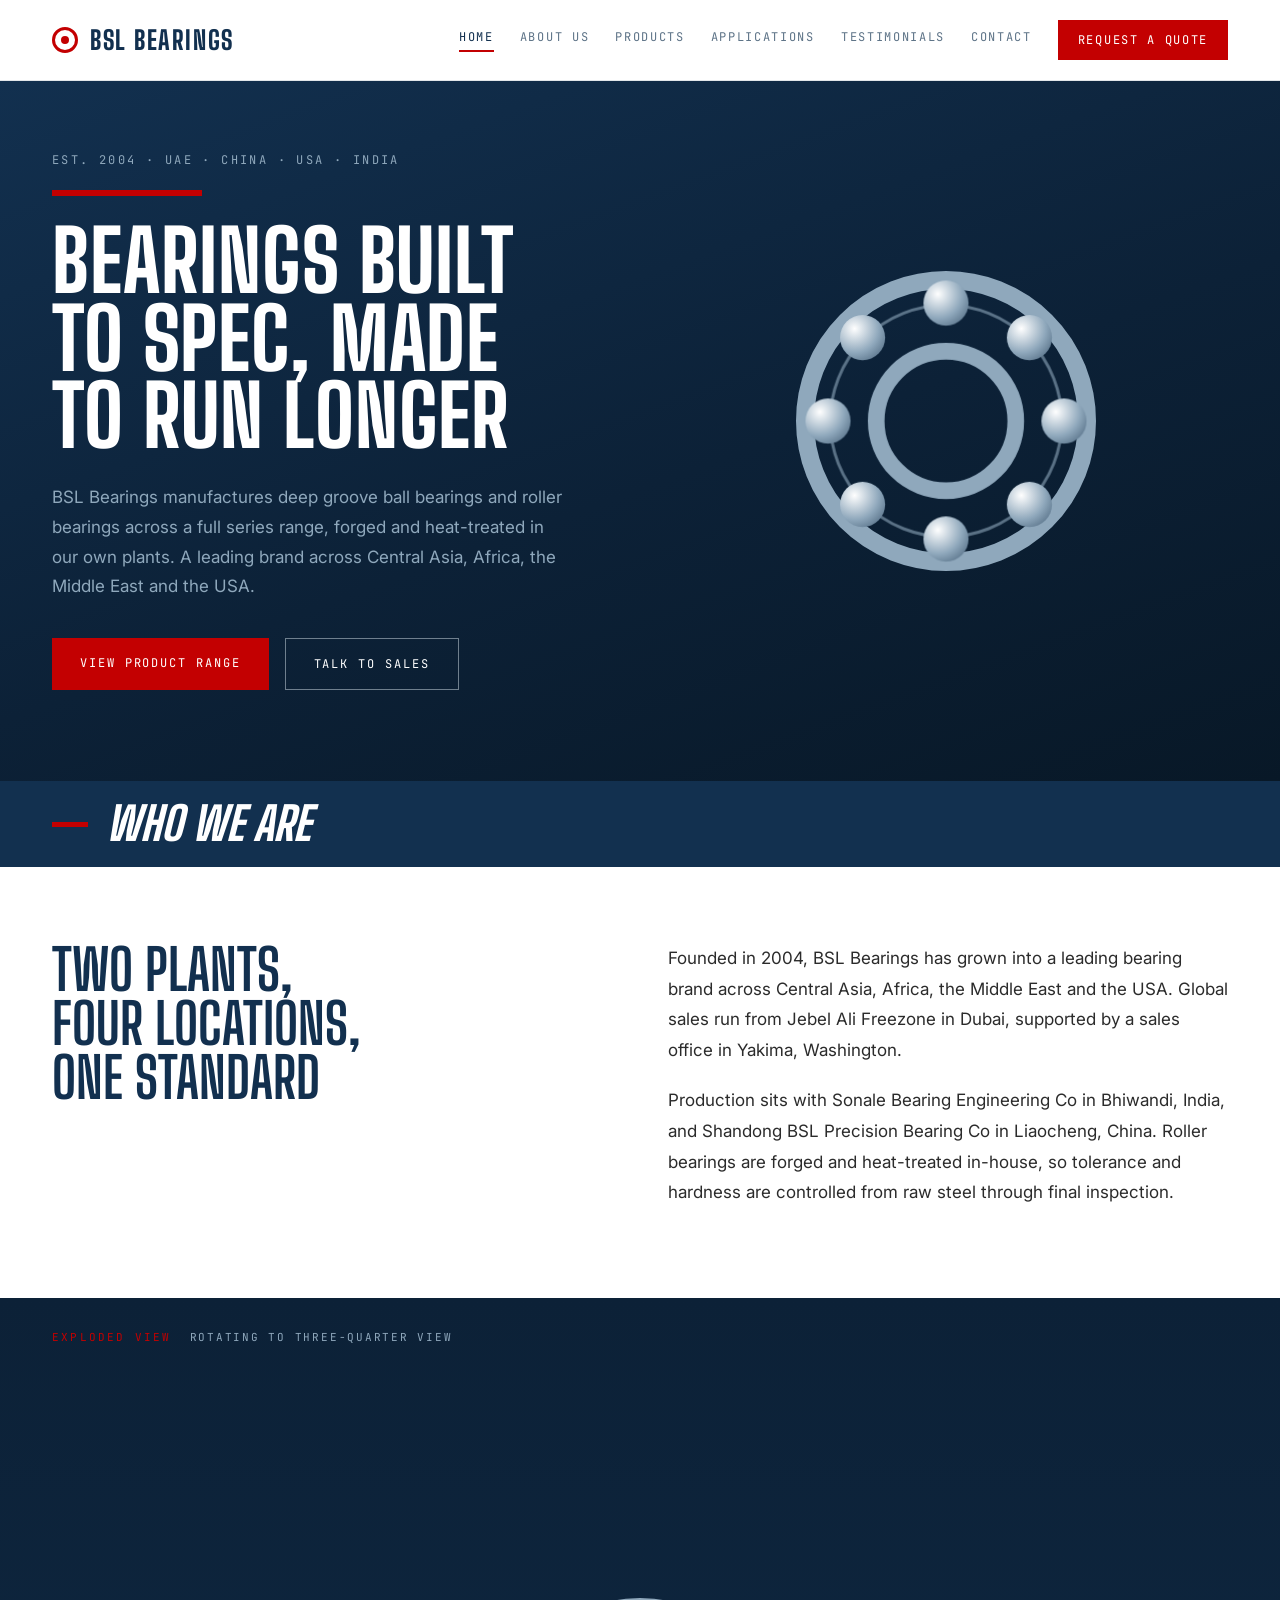
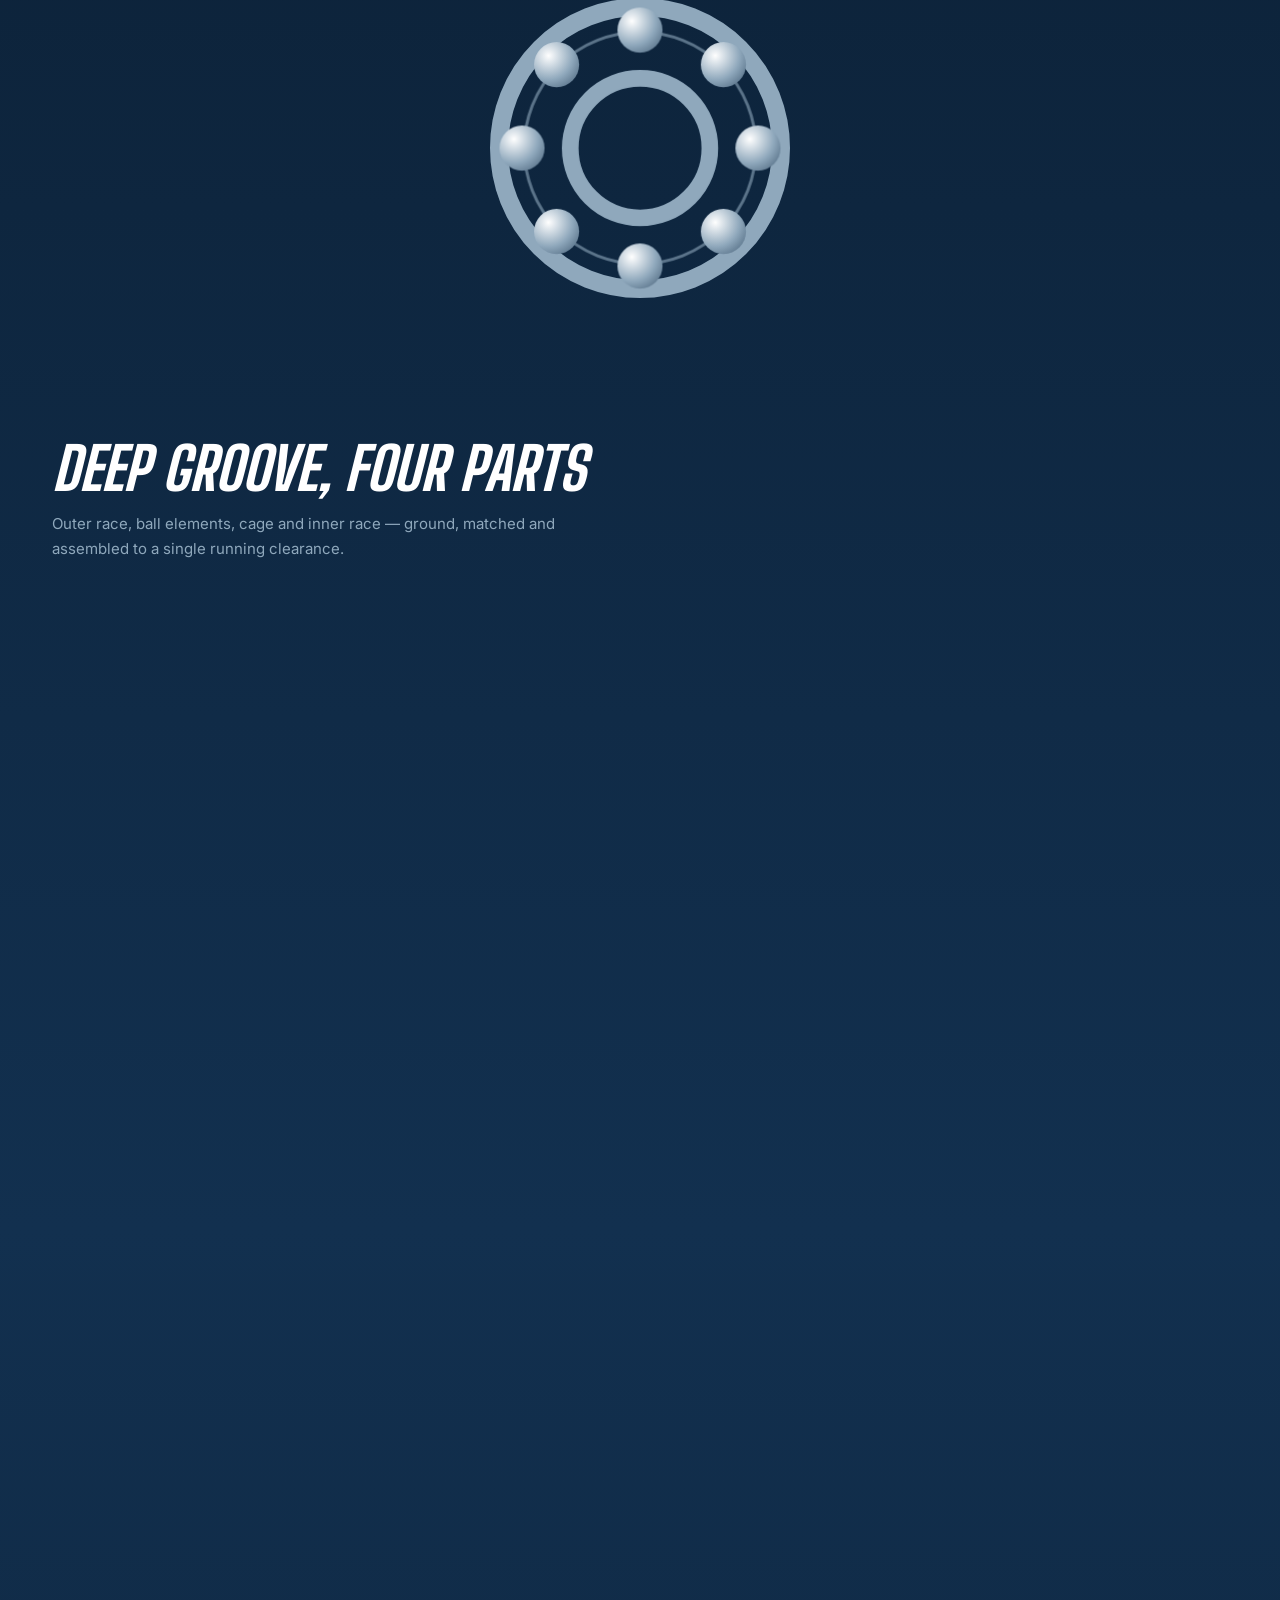
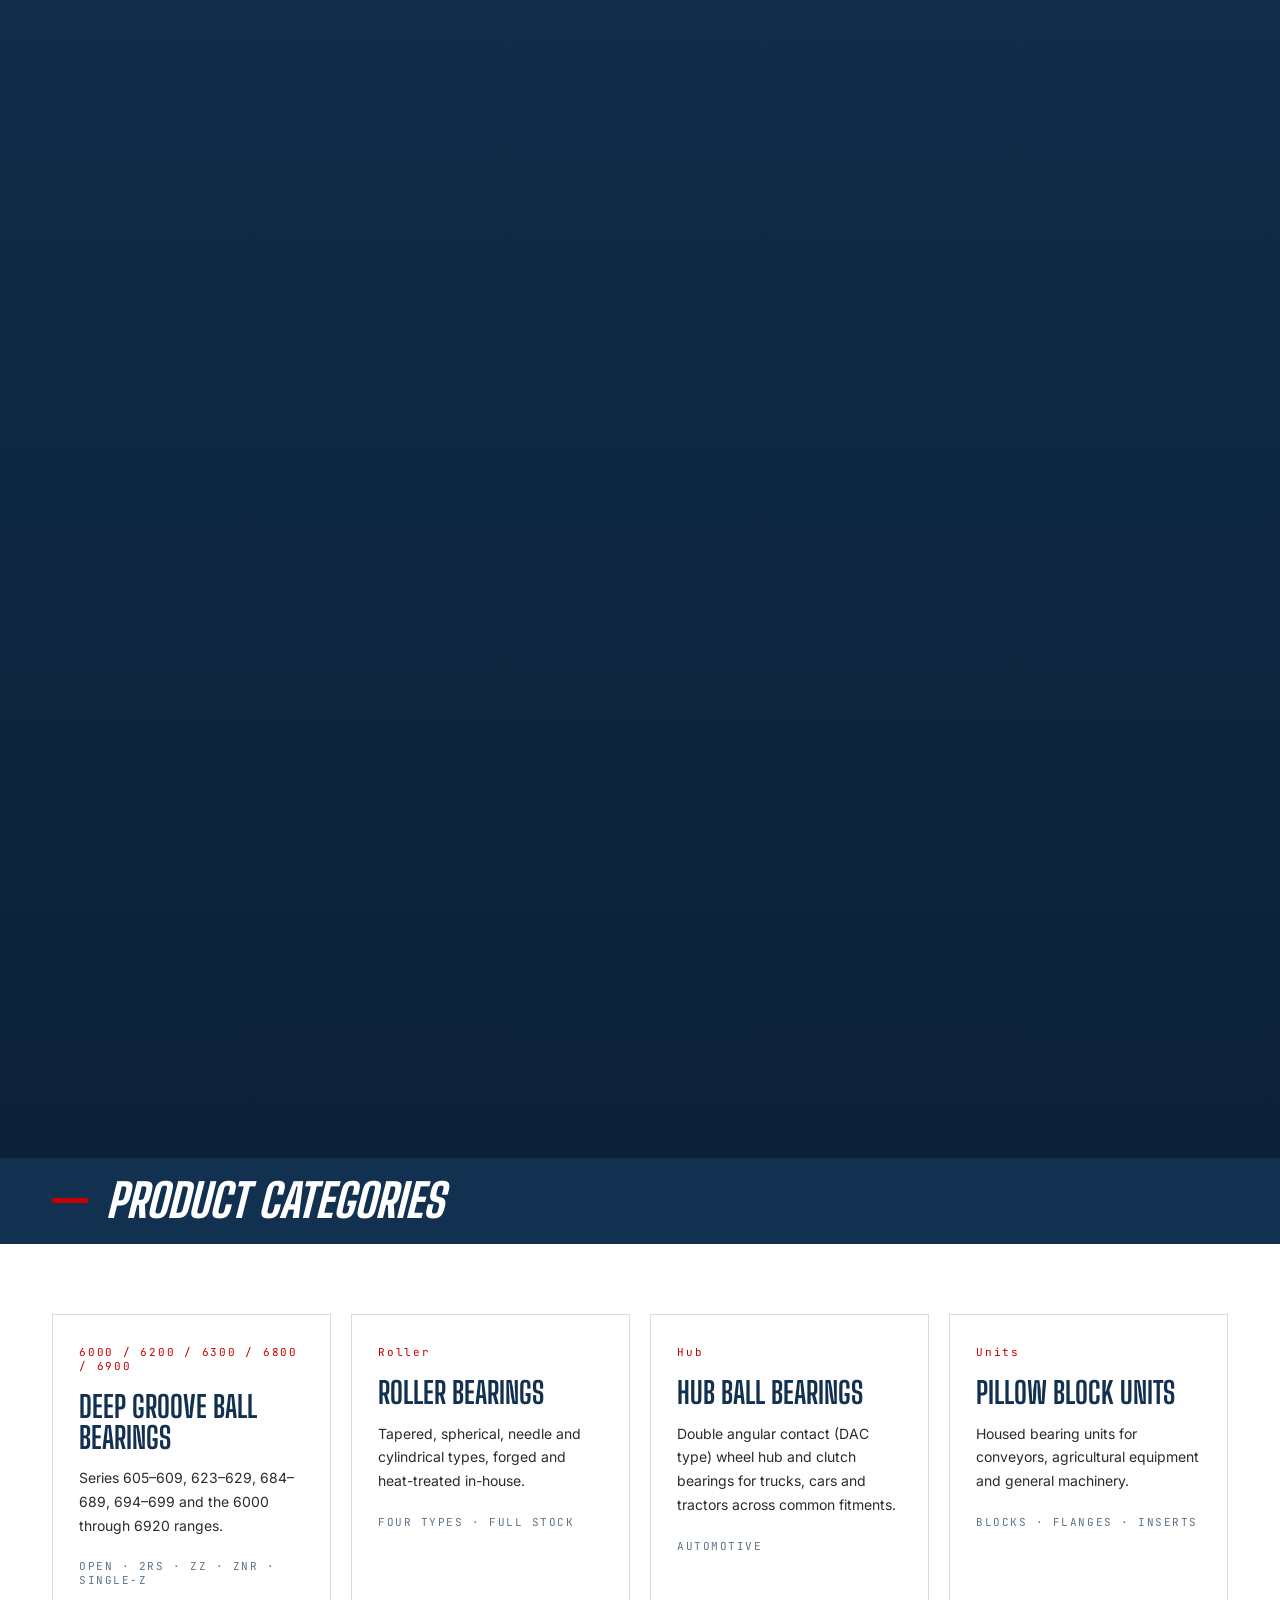
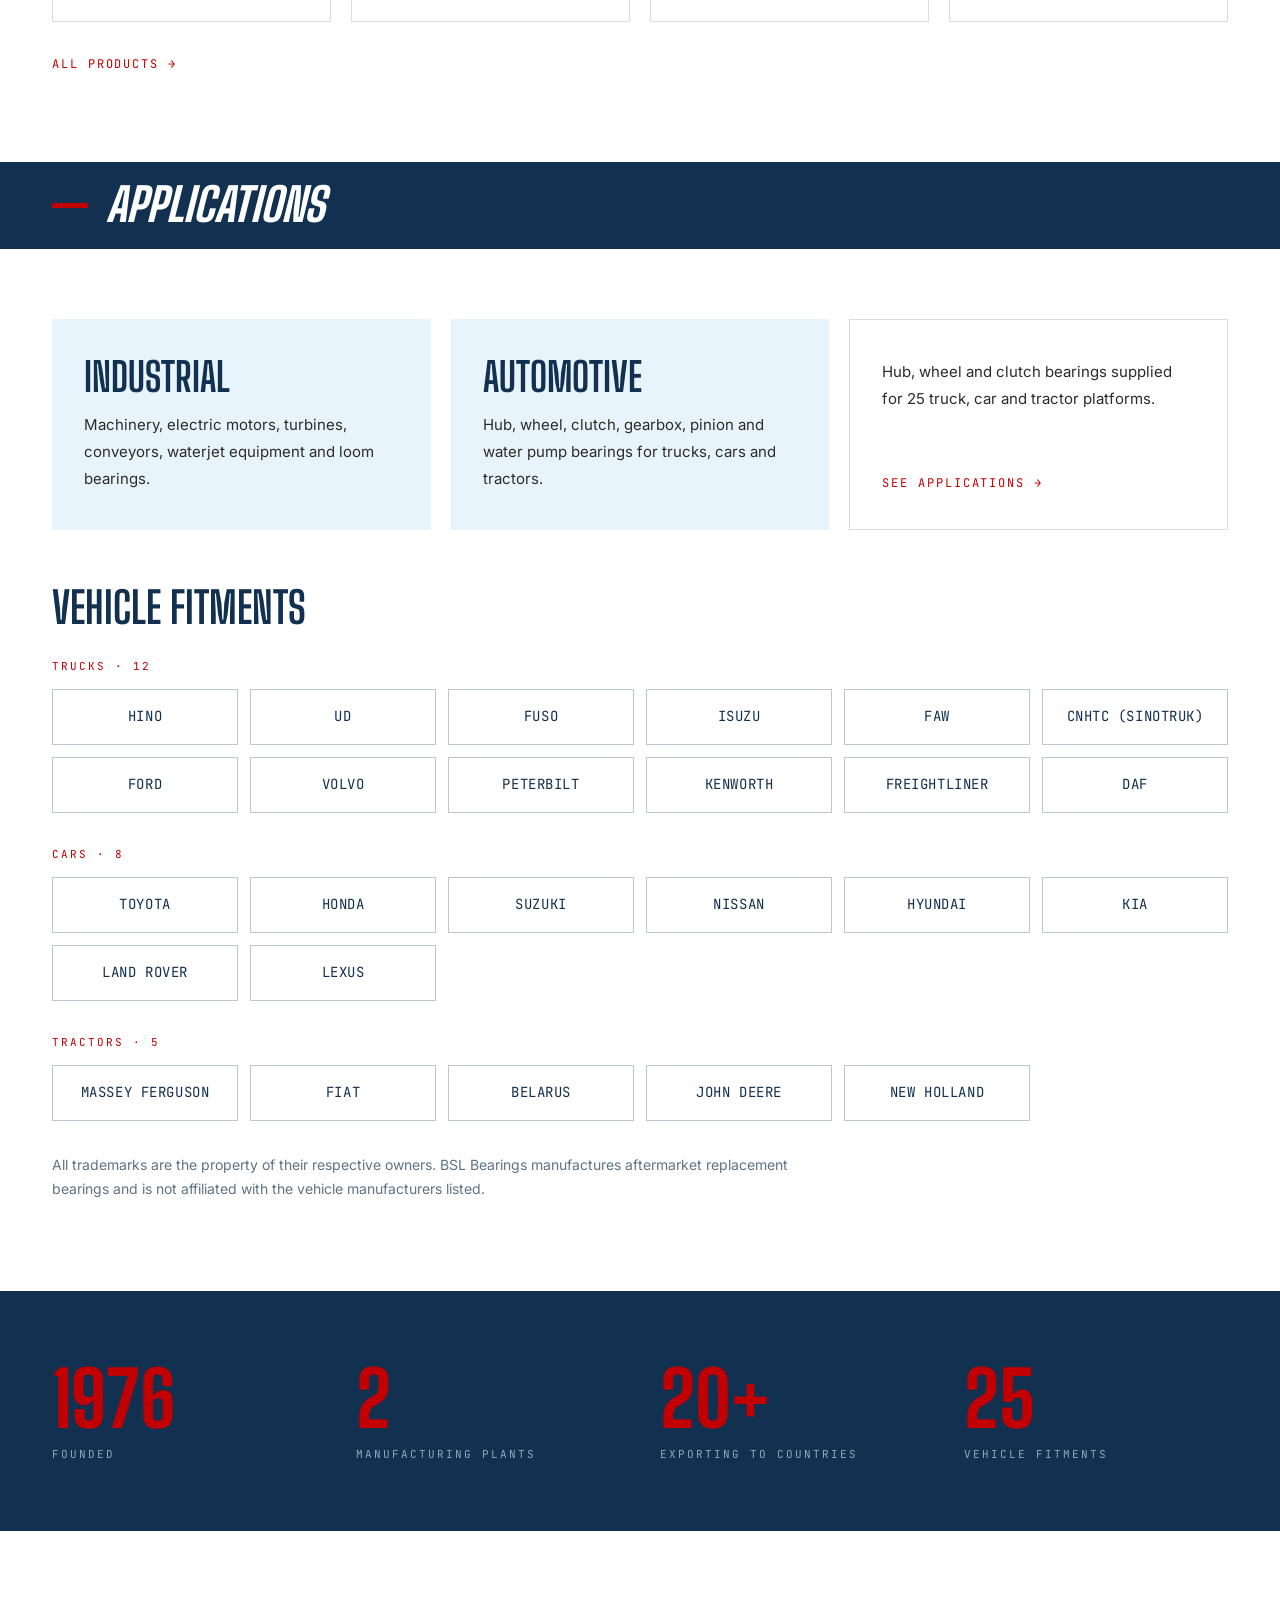
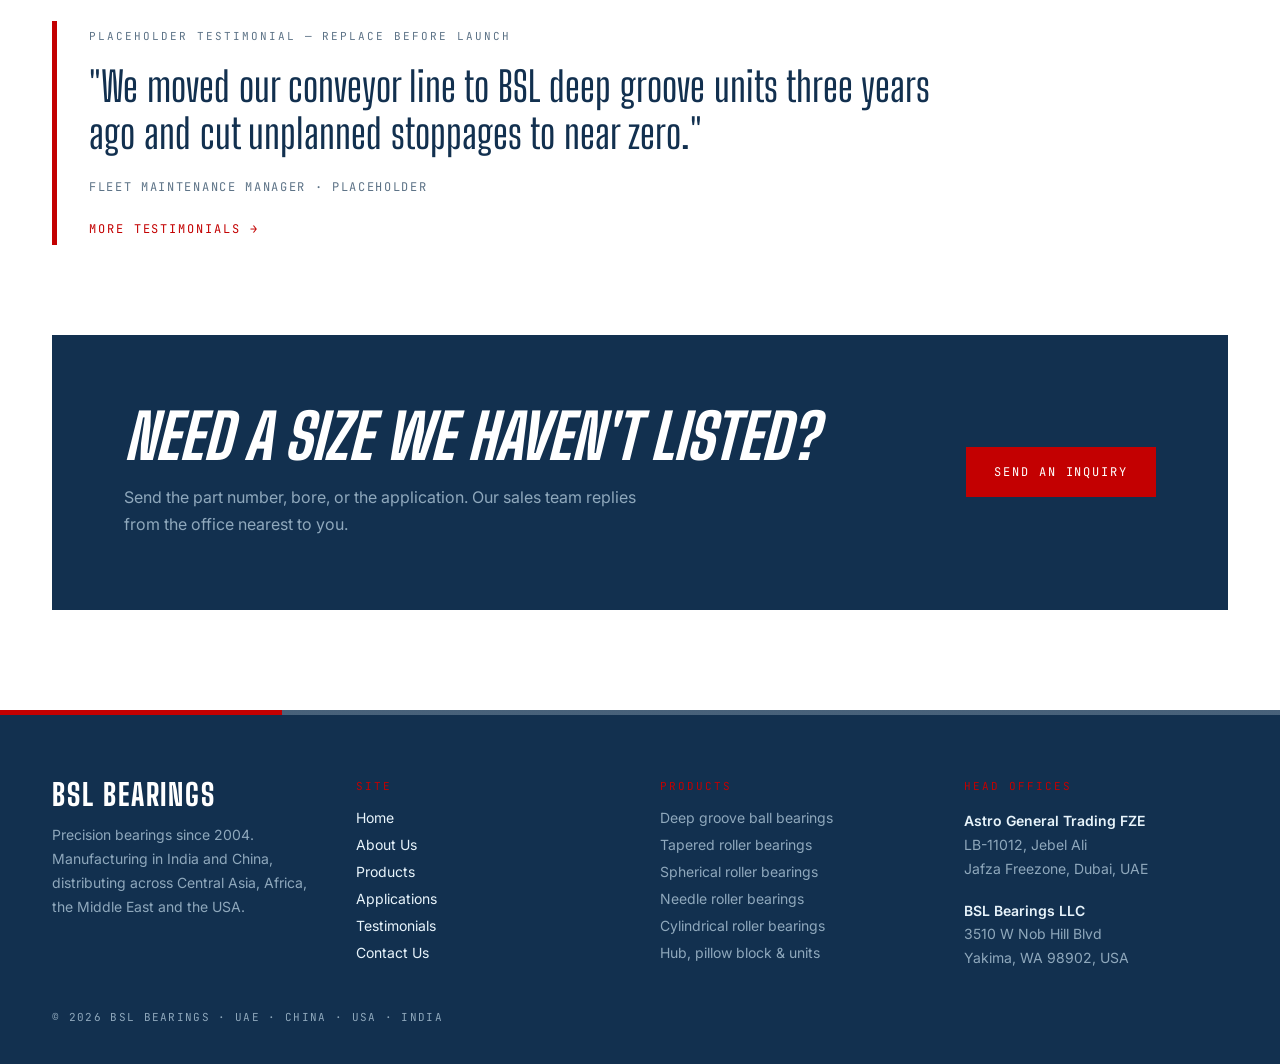
==== index.html @ 7bdb5317 "Revision round 1: content, contact data, fitments and parts catalogue Global - Locations are stated " ====
<!DOCTYPE html>
<html lang="en">
<head>
<meta charset="utf-8">
<meta name="viewport" content="width=device-width, initial-scale=1">
<title>BSL Bearings — Bearings built to spec, made to run longer</title>
<meta name="description" content="BSL Bearings manufactures deep groove ball bearings and roller bearings across a full series range, forged and heat-treated in our own plants. A leading brand across Central Asia, Africa, the Middle East and the USA.">
<link rel="icon" href="favicon.svg" type="image/svg+xml">
<link rel="preconnect" href="https://fonts.gstatic.com" crossorigin>
<link href="https://fonts.googleapis.com/css2?family=Big+Shoulders+Display:wght@500;700;800&family=Inter:wght@400;500;600&family=JetBrains+Mono:wght@400;500&display=swap" rel="stylesheet">
<link rel="stylesheet" href="css/style.css">
</head>
<body>

<header data-nav="1" class="site-nav">
  <div data-nav-inner="1" class="site-nav-inner">
    <a href="index.html" class="brand">
      <span class="brand-dot"><span></span></span>
      <span class="brand-text">BSL BEARINGS</span>
    </a>
    <nav class="nav-links">
      <a href="index.html" class="nav-link is-active">Home</a>
      <a href="about.html" class="nav-link">About Us</a>
      <a href="products.html" class="nav-link">Products</a>
      <a href="applications.html" class="nav-link">Applications</a>
      <a href="testimonials.html" class="nav-link">Testimonials</a>
      <a href="contact.html" class="nav-link">Contact</a>
      <a href="contact.html" class="btn-quote">Request a quote</a>
    </nav>
  </div>
</header>

<main>

<section style="background:linear-gradient(160deg,#12304F 0%,#0c2137 55%,#081827 100%);color:#fff;overflow:hidden">
  <div style="max-width:1240px;margin:0 auto;padding:70px 32px 90px;display:grid;grid-template-columns:repeat(auto-fit,minmax(330px,1fr));gap:48px;align-items:center">
    <div>
      <div style="opacity:0;animation:bslup .7s cubic-bezier(.16,1,.3,1) .15s forwards;font-family:'JetBrains Mono',monospace;font-size:12px;letter-spacing:.2em;text-transform:uppercase;color:#8FA8BC">Est. 2004 · UAE · China · USA · India</div>
      <div style="opacity:0;animation:bslup .7s cubic-bezier(.16,1,.3,1) .25s forwards;width:150px;height:6px;background:#C30001;transform:skewX(-26deg);margin:22px 0 26px"></div>
      <h1 data-split="1" style="margin:0;font-family:'Big Shoulders Display',sans-serif;font-weight:800;font-size:clamp(50px,6.6vw,96px);line-height:.92;letter-spacing:.01em;text-transform:uppercase;color:#fff;max-width:13ch">Bearings built to spec, made to run longer</h1>
      <p style="opacity:0;animation:bslup .7s cubic-bezier(.16,1,.3,1) .55s forwards;margin:28px 0 0;max-width:520px;color:#8FA8BC;font-size:17px;line-height:1.75;text-wrap:pretty">BSL Bearings manufactures deep groove ball bearings and roller bearings across a full series range, forged and heat-treated in our own plants. A leading brand across Central Asia, Africa, the Middle East and the USA.</p>
      <div style="opacity:0;animation:bslup .7s cubic-bezier(.16,1,.3,1) .7s forwards;margin-top:36px;display:flex;gap:16px;flex-wrap:wrap">
        <a href="products.html" class="btn-primary">View product range</a>
        <a href="contact.html" class="btn-outline">Talk to sales</a>
      </div>
    </div>
    <div data-hero3d="1" style="position:relative;width:100%;height:clamp(340px,46vw,540px)"></div>
  </div>
</section>

<div data-reveal="bar" style="opacity:0;transform:scaleX(0);transform-origin:left center;transition:opacity .35s cubic-bezier(.16,1,.3,1),transform .7s cubic-bezier(.16,1,.3,1);background:#12304F;padding:20px 0;margin-top:0">
  <div style="max-width:1240px;margin:0 auto;padding:0 32px;display:flex;align-items:center;gap:18px">
    <span style="width:36px;height:5px;background:#C30001;flex:none"></span>
    <h2 data-bar-heading="1" style="opacity:0;transform:translateY(12px);transition:opacity .6s cubic-bezier(.16,1,.3,1),transform .6s cubic-bezier(.16,1,.3,1);margin:0;font-family:'Big Shoulders Display',sans-serif;font-style:italic;font-weight:800;font-size:clamp(28px,3.6vw,48px);line-height:1;text-transform:uppercase;color:#fff">Who we are</h2>
  </div>
</div>

<section style="max-width:1240px;margin:0 auto;padding:76px 32px 90px;display:grid;grid-template-columns:repeat(auto-fit,minmax(320px,1fr));gap:56px">
  <div data-reveal="up" style="opacity:0;transform:translateY(40px) scale(.97);transition:opacity .7s cubic-bezier(.16,1,.3,1),transform .7s cubic-bezier(.16,1,.3,1)">
    <h3 style="margin:0;font-family:'Big Shoulders Display',sans-serif;font-weight:700;font-size:clamp(34px,4.4vw,58px);line-height:.96;text-transform:uppercase;color:#12304F">Two plants,<br>four locations,<br>one standard</h3>
  </div>
  <div data-reveal="up" style="opacity:0;transform:translateY(40px) scale(.97);transition:opacity .7s cubic-bezier(.16,1,.3,1) .12s,transform .7s cubic-bezier(.16,1,.3,1) .12s;color:#2B2B2B;font-size:17px;line-height:1.8">
    <p style="margin:0 0 20px">Founded in 2004, BSL Bearings has grown into a leading bearing brand across Central Asia, Africa, the Middle East and the USA. Global sales run from Jebel Ali Freezone in Dubai, supported by a sales office in Yakima, Washington.</p>
    <p style="margin:0">Production sits with Sonale Bearing Engineering Co in Bhiwandi, India, and Shandong BSL Precision Bearing Co in Liaocheng, China. Roller bearings are forged and heat-treated in-house, so tolerance and hardness are controlled from raw steel through final inspection.</p>
  </div>
</section>

<section data-scrub3d="1" style="position:relative;height:340vh;background:linear-gradient(180deg,#0c2137 0%,#12304F 50%,#0c2137 100%)">
  <div style="position:sticky;top:0;height:100vh;overflow:hidden">
    <div style="position:absolute;top:32px;left:0;width:100%">
      <div style="max-width:1240px;margin:0 auto;padding:0 32px;display:flex;align-items:baseline;gap:18px;flex-wrap:wrap">
        <span style="font-family:'JetBrains Mono',monospace;font-size:11px;letter-spacing:.2em;text-transform:uppercase;color:#C30001">Exploded view</span>
        <span data-scrub-caption="1" style="font-family:'JetBrains Mono',monospace;font-size:11px;letter-spacing:.16em;text-transform:uppercase;color:#8FA8BC">Scroll to disassemble</span>
      </div>
    </div>
    <div data-scrub-canvas="1" style="position:absolute;inset:0"></div>
    <div style="position:absolute;bottom:36px;left:0;width:100%">
      <div style="max-width:1240px;margin:0 auto;padding:0 32px">
        <h2 style="margin:0;font-family:'Big Shoulders Display',sans-serif;font-style:italic;font-weight:800;font-size:clamp(30px,4.6vw,64px);line-height:1;text-transform:uppercase;color:#fff">Deep groove, four parts</h2>
        <p style="margin:12px 0 0;max-width:540px;color:#8FA8BC;font-size:15px;line-height:1.7">Outer race, ball elements, cage and inner race — ground, matched and assembled to a single running clearance.</p>
      </div>
    </div>
  </div>
</section>

<div data-reveal="bar" style="opacity:0;transform:scaleX(0);transform-origin:left center;transition:opacity .35s cubic-bezier(.16,1,.3,1),transform .7s cubic-bezier(.16,1,.3,1);background:#12304F;padding:20px 0">
  <div style="max-width:1240px;margin:0 auto;padding:0 32px;display:flex;align-items:center;gap:18px">
    <span style="width:36px;height:5px;background:#C30001;flex:none"></span>
    <h2 data-bar-heading="1" style="opacity:0;transform:translateY(12px);transition:opacity .6s cubic-bezier(.16,1,.3,1),transform .6s cubic-bezier(.16,1,.3,1);margin:0;font-family:'Big Shoulders Display',sans-serif;font-style:italic;font-weight:800;font-size:clamp(28px,3.6vw,48px);line-height:1;text-transform:uppercase;color:#fff">Product categories</h2>
  </div>
</div>

<section style="max-width:1240px;margin:0 auto;padding:70px 32px 90px">
  <div data-stagger="1" style="display:grid;grid-template-columns:repeat(auto-fit,minmax(260px,1fr));gap:20px">
    <div data-reveal="up" data-tilt="1" class="card-hover" style="opacity:0;transform:translateY(40px) scale(.97);position:relative;border:1px solid rgba(18,48,79,.16);background:#fff;padding:30px 26px 34px;overflow:hidden">
      <span data-specular="1" style="position:absolute;inset:0;opacity:0;transition:opacity .3s ease;pointer-events:none"></span>
      <div style="font-family:'JetBrains Mono',monospace;font-size:11px;letter-spacing:.16em;color:#C30001">6000 / 6200 / 6300 / 6800 / 6900</div>
      <div style="margin-top:18px;font-family:'Big Shoulders Display',sans-serif;font-weight:700;font-size:30px;line-height:1.02;text-transform:uppercase;color:#12304F">Deep groove ball bearings</div>
      <p style="margin:14px 0 0;color:#2B2B2B;font-size:14px;line-height:1.7">Series 605–609, 623–629, 684–689, 694–699 and the 6000 through 6920 ranges.</p>
      <div style="margin-top:22px;font-family:'JetBrains Mono',monospace;font-size:11px;letter-spacing:.14em;color:#5d7387;text-transform:uppercase">Open · 2RS · ZZ · ZNR · single-Z</div>
    </div>
    <div data-reveal="up" data-tilt="1" class="card-hover" style="opacity:0;transform:translateY(40px) scale(.97);position:relative;border:1px solid rgba(18,48,79,.16);background:#fff;padding:30px 26px 34px;overflow:hidden">
      <span data-specular="1" style="position:absolute;inset:0;opacity:0;transition:opacity .3s ease;pointer-events:none"></span>
      <div style="font-family:'JetBrains Mono',monospace;font-size:11px;letter-spacing:.16em;color:#C30001">Roller</div>
      <div style="margin-top:18px;font-family:'Big Shoulders Display',sans-serif;font-weight:700;font-size:30px;line-height:1.02;text-transform:uppercase;color:#12304F">Roller bearings</div>
      <p style="margin:14px 0 0;color:#2B2B2B;font-size:14px;line-height:1.7">Tapered, spherical, needle and cylindrical types, forged and heat-treated in-house.</p>
      <div style="margin-top:22px;font-family:'JetBrains Mono',monospace;font-size:11px;letter-spacing:.14em;color:#5d7387;text-transform:uppercase">Four types · full stock</div>
    </div>
    <div data-reveal="up" data-tilt="1" class="card-hover" style="opacity:0;transform:translateY(40px) scale(.97);position:relative;border:1px solid rgba(18,48,79,.16);background:#fff;padding:30px 26px 34px;overflow:hidden">
      <span data-specular="1" style="position:absolute;inset:0;opacity:0;transition:opacity .3s ease;pointer-events:none"></span>
      <div style="font-family:'JetBrains Mono',monospace;font-size:11px;letter-spacing:.16em;color:#C30001">Hub</div>
      <div style="margin-top:18px;font-family:'Big Shoulders Display',sans-serif;font-weight:700;font-size:30px;line-height:1.02;text-transform:uppercase;color:#12304F">Hub ball bearings</div>
      <p style="margin:14px 0 0;color:#2B2B2B;font-size:14px;line-height:1.7">Double angular contact (DAC type) wheel hub and clutch bearings for trucks, cars and tractors across common fitments.</p>
      <div style="margin-top:22px;font-family:'JetBrains Mono',monospace;font-size:11px;letter-spacing:.14em;color:#5d7387;text-transform:uppercase">Automotive</div>
    </div>
    <div data-reveal="up" data-tilt="1" class="card-hover" style="opacity:0;transform:translateY(40px) scale(.97);position:relative;border:1px solid rgba(18,48,79,.16);background:#fff;padding:30px 26px 34px;overflow:hidden">
      <span data-specular="1" style="position:absolute;inset:0;opacity:0;transition:opacity .3s ease;pointer-events:none"></span>
      <div style="font-family:'JetBrains Mono',monospace;font-size:11px;letter-spacing:.16em;color:#C30001">Units</div>
      <div style="margin-top:18px;font-family:'Big Shoulders Display',sans-serif;font-weight:700;font-size:30px;line-height:1.02;text-transform:uppercase;color:#12304F">Pillow block units</div>
      <p style="margin:14px 0 0;color:#2B2B2B;font-size:14px;line-height:1.7">Housed bearing units for conveyors, agricultural equipment and general machinery.</p>
      <div style="margin-top:22px;font-family:'JetBrains Mono',monospace;font-size:11px;letter-spacing:.14em;color:#5d7387;text-transform:uppercase">Blocks · flanges · inserts</div>
    </div>
  </div>
  <div style="margin-top:30px">
    <a href="products.html" class="text-link">All products →</a>
  </div>
</section>

<div data-reveal="bar" style="opacity:0;transform:scaleX(0);transform-origin:left center;transition:opacity .35s cubic-bezier(.16,1,.3,1),transform .7s cubic-bezier(.16,1,.3,1);background:#12304F;padding:20px 0">
  <div style="max-width:1240px;margin:0 auto;padding:0 32px;display:flex;align-items:center;gap:18px">
    <span style="width:36px;height:5px;background:#C30001;flex:none"></span>
    <h2 data-bar-heading="1" style="opacity:0;transform:translateY(12px);transition:opacity .6s cubic-bezier(.16,1,.3,1),transform .6s cubic-bezier(.16,1,.3,1);margin:0;font-family:'Big Shoulders Display',sans-serif;font-style:italic;font-weight:800;font-size:clamp(28px,3.6vw,48px);line-height:1;text-transform:uppercase;color:#fff">Applications</h2>
  </div>
</div>

<section style="max-width:1240px;margin:0 auto;padding:70px 32px 90px;overflow:hidden">
  <div style="display:grid;grid-template-columns:repeat(auto-fit,minmax(300px,1fr));gap:20px">
  <div data-reveal="left" style="opacity:0;transform:translateX(-70px);transition:opacity .7s cubic-bezier(.16,1,.3,1),transform .7s cubic-bezier(.16,1,.3,1);background:#E8F4FB;padding:38px 32px">
    <div style="font-family:'Big Shoulders Display',sans-serif;font-weight:700;font-size:40px;text-transform:uppercase;line-height:1;color:#12304F">Industrial</div>
    <p style="margin:14px 0 0;color:#2B2B2B;font-size:15px;line-height:1.8">Machinery, electric motors, turbines, conveyors, waterjet equipment and loom bearings.</p>
  </div>
  <div data-reveal="right" style="opacity:0;transform:translateX(70px);transition:opacity .7s cubic-bezier(.16,1,.3,1),transform .7s cubic-bezier(.16,1,.3,1);background:#E8F4FB;padding:38px 32px">
    <div style="font-family:'Big Shoulders Display',sans-serif;font-weight:700;font-size:40px;text-transform:uppercase;line-height:1;color:#12304F">Automotive</div>
    <p style="margin:14px 0 0;color:#2B2B2B;font-size:15px;line-height:1.8">Hub, wheel, clutch, gearbox, pinion and water pump bearings for trucks, cars and tractors.</p>
  </div>
  <div data-reveal="up" style="opacity:0;transform:translateY(40px) scale(.97);transition:opacity .7s cubic-bezier(.16,1,.3,1) .2s,transform .7s cubic-bezier(.16,1,.3,1) .2s;border:1px solid rgba(18,48,79,.16);padding:38px 32px;display:flex;flex-direction:column;justify-content:space-between">
    <p style="margin:0;color:#2B2B2B;font-size:15px;line-height:1.8">Hub, wheel and clutch bearings supplied for 25 truck, car and tractor platforms.</p>
    <a href="applications.html" class="text-link" style="margin-top:24px">See applications →</a>
  </div>
  </div>

  <div style="margin-top:56px">
    <h3 style="margin:0 0 30px;font-family:'Big Shoulders Display',sans-serif;font-weight:700;font-size:clamp(28px,3.4vw,44px);line-height:1;text-transform:uppercase;color:#12304F">Vehicle fitments</h3>
  <div class="fitment-group">
    <div class="fitment-label">Trucks · 12</div>
    <div class="fitment-grid" data-stagger="1">
      <div class="fitment-chip" data-reveal="pop" data-stagger-step="35" style="opacity:0;transform:scale(.6);transition:opacity .45s cubic-bezier(.34,1.56,.64,1),transform .6s cubic-bezier(.34,1.56,.64,1),border-color .3s ease,color .3s ease">Hino</div>
      <div class="fitment-chip" data-reveal="pop" data-stagger-step="35" style="opacity:0;transform:scale(.6);transition:opacity .45s cubic-bezier(.34,1.56,.64,1),transform .6s cubic-bezier(.34,1.56,.64,1),border-color .3s ease,color .3s ease">UD</div>
      <div class="fitment-chip" data-reveal="pop" data-stagger-step="35" style="opacity:0;transform:scale(.6);transition:opacity .45s cubic-bezier(.34,1.56,.64,1),transform .6s cubic-bezier(.34,1.56,.64,1),border-color .3s ease,color .3s ease">Fuso</div>
      <div class="fitment-chip" data-reveal="pop" data-stagger-step="35" style="opacity:0;transform:scale(.6);transition:opacity .45s cubic-bezier(.34,1.56,.64,1),transform .6s cubic-bezier(.34,1.56,.64,1),border-color .3s ease,color .3s ease">Isuzu</div>
      <div class="fitment-chip" data-reveal="pop" data-stagger-step="35" style="opacity:0;transform:scale(.6);transition:opacity .45s cubic-bezier(.34,1.56,.64,1),transform .6s cubic-bezier(.34,1.56,.64,1),border-color .3s ease,color .3s ease">FAW</div>
      <div class="fitment-chip" data-reveal="pop" data-stagger-step="35" style="opacity:0;transform:scale(.6);transition:opacity .45s cubic-bezier(.34,1.56,.64,1),transform .6s cubic-bezier(.34,1.56,.64,1),border-color .3s ease,color .3s ease">CNHTC (Sinotruk)</div>
      <div class="fitment-chip" data-reveal="pop" data-stagger-step="35" style="opacity:0;transform:scale(.6);transition:opacity .45s cubic-bezier(.34,1.56,.64,1),transform .6s cubic-bezier(.34,1.56,.64,1),border-color .3s ease,color .3s ease">Ford</div>
      <div class="fitment-chip" data-reveal="pop" data-stagger-step="35" style="opacity:0;transform:scale(.6);transition:opacity .45s cubic-bezier(.34,1.56,.64,1),transform .6s cubic-bezier(.34,1.56,.64,1),border-color .3s ease,color .3s ease">Volvo</div>
      <div class="fitment-chip" data-reveal="pop" data-stagger-step="35" style="opacity:0;transform:scale(.6);transition:opacity .45s cubic-bezier(.34,1.56,.64,1),transform .6s cubic-bezier(.34,1.56,.64,1),border-color .3s ease,color .3s ease">Peterbilt</div>
      <div class="fitment-chip" data-reveal="pop" data-stagger-step="35" style="opacity:0;transform:scale(.6);transition:opacity .45s cubic-bezier(.34,1.56,.64,1),transform .6s cubic-bezier(.34,1.56,.64,1),border-color .3s ease,color .3s ease">Kenworth</div>
      <div class="fitment-chip" data-reveal="pop" data-stagger-step="35" style="opacity:0;transform:scale(.6);transition:opacity .45s cubic-bezier(.34,1.56,.64,1),transform .6s cubic-bezier(.34,1.56,.64,1),border-color .3s ease,color .3s ease">Freightliner</div>
      <div class="fitment-chip" data-reveal="pop" data-stagger-step="35" style="opacity:0;transform:scale(.6);transition:opacity .45s cubic-bezier(.34,1.56,.64,1),transform .6s cubic-bezier(.34,1.56,.64,1),border-color .3s ease,color .3s ease">DAF</div>
    </div>
  </div>
  <div class="fitment-group">
    <div class="fitment-label">Cars · 8</div>
    <div class="fitment-grid" data-stagger="1">
      <div class="fitment-chip" data-reveal="pop" data-stagger-step="35" style="opacity:0;transform:scale(.6);transition:opacity .45s cubic-bezier(.34,1.56,.64,1),transform .6s cubic-bezier(.34,1.56,.64,1),border-color .3s ease,color .3s ease">Toyota</div>
      <div class="fitment-chip" data-reveal="pop" data-stagger-step="35" style="opacity:0;transform:scale(.6);transition:opacity .45s cubic-bezier(.34,1.56,.64,1),transform .6s cubic-bezier(.34,1.56,.64,1),border-color .3s ease,color .3s ease">Honda</div>
      <div class="fitment-chip" data-reveal="pop" data-stagger-step="35" style="opacity:0;transform:scale(.6);transition:opacity .45s cubic-bezier(.34,1.56,.64,1),transform .6s cubic-bezier(.34,1.56,.64,1),border-color .3s ease,color .3s ease">Suzuki</div>
      <div class="fitment-chip" data-reveal="pop" data-stagger-step="35" style="opacity:0;transform:scale(.6);transition:opacity .45s cubic-bezier(.34,1.56,.64,1),transform .6s cubic-bezier(.34,1.56,.64,1),border-color .3s ease,color .3s ease">Nissan</div>
      <div class="fitment-chip" data-reveal="pop" data-stagger-step="35" style="opacity:0;transform:scale(.6);transition:opacity .45s cubic-bezier(.34,1.56,.64,1),transform .6s cubic-bezier(.34,1.56,.64,1),border-color .3s ease,color .3s ease">Hyundai</div>
      <div class="fitment-chip" data-reveal="pop" data-stagger-step="35" style="opacity:0;transform:scale(.6);transition:opacity .45s cubic-bezier(.34,1.56,.64,1),transform .6s cubic-bezier(.34,1.56,.64,1),border-color .3s ease,color .3s ease">Kia</div>
      <div class="fitment-chip" data-reveal="pop" data-stagger-step="35" style="opacity:0;transform:scale(.6);transition:opacity .45s cubic-bezier(.34,1.56,.64,1),transform .6s cubic-bezier(.34,1.56,.64,1),border-color .3s ease,color .3s ease">Land Rover</div>
      <div class="fitment-chip" data-reveal="pop" data-stagger-step="35" style="opacity:0;transform:scale(.6);transition:opacity .45s cubic-bezier(.34,1.56,.64,1),transform .6s cubic-bezier(.34,1.56,.64,1),border-color .3s ease,color .3s ease">Lexus</div>
    </div>
  </div>
  <div class="fitment-group">
    <div class="fitment-label">Tractors · 5</div>
    <div class="fitment-grid" data-stagger="1">
      <div class="fitment-chip" data-reveal="pop" data-stagger-step="35" style="opacity:0;transform:scale(.6);transition:opacity .45s cubic-bezier(.34,1.56,.64,1),transform .6s cubic-bezier(.34,1.56,.64,1),border-color .3s ease,color .3s ease">Massey Ferguson</div>
      <div class="fitment-chip" data-reveal="pop" data-stagger-step="35" style="opacity:0;transform:scale(.6);transition:opacity .45s cubic-bezier(.34,1.56,.64,1),transform .6s cubic-bezier(.34,1.56,.64,1),border-color .3s ease,color .3s ease">Fiat</div>
      <div class="fitment-chip" data-reveal="pop" data-stagger-step="35" style="opacity:0;transform:scale(.6);transition:opacity .45s cubic-bezier(.34,1.56,.64,1),transform .6s cubic-bezier(.34,1.56,.64,1),border-color .3s ease,color .3s ease">Belarus</div>
      <div class="fitment-chip" data-reveal="pop" data-stagger-step="35" style="opacity:0;transform:scale(.6);transition:opacity .45s cubic-bezier(.34,1.56,.64,1),transform .6s cubic-bezier(.34,1.56,.64,1),border-color .3s ease,color .3s ease">John Deere</div>
      <div class="fitment-chip" data-reveal="pop" data-stagger-step="35" style="opacity:0;transform:scale(.6);transition:opacity .45s cubic-bezier(.34,1.56,.64,1),transform .6s cubic-bezier(.34,1.56,.64,1),border-color .3s ease,color .3s ease">New Holland</div>
    </div>
  </div>
  <p class="fitment-note">All trademarks are the property of their respective owners. BSL Bearings manufactures aftermarket replacement bearings and is not affiliated with the vehicle manufacturers listed.</p>
  </div>
</section>

<section style="background:#12304F">
  <div data-stagger="1" style="max-width:1240px;margin:0 auto;padding:70px 32px;display:grid;grid-template-columns:repeat(auto-fit,minmax(170px,1fr));gap:40px">
    <div data-reveal="up" style="opacity:0;transform:translateY(40px) scale(.97);transition:opacity .7s cubic-bezier(.16,1,.3,1),transform .7s cubic-bezier(.16,1,.3,1)">
      <div style="font-family:'Big Shoulders Display',sans-serif;font-weight:800;font-size:clamp(48px,6vw,76px);line-height:1;color:#C30001"><span data-count="2004">2004</span></div>
      <div style="margin-top:10px;font-family:'JetBrains Mono',monospace;font-size:11px;letter-spacing:.18em;text-transform:uppercase;color:#8FA8BC">Founded</div>
    </div>
    <div data-reveal="up" style="opacity:0;transform:translateY(40px) scale(.97);transition:opacity .7s cubic-bezier(.16,1,.3,1),transform .7s cubic-bezier(.16,1,.3,1)">
      <div style="font-family:'Big Shoulders Display',sans-serif;font-weight:800;font-size:clamp(48px,6vw,76px);line-height:1;color:#C30001"><span data-count="2">2</span></div>
      <div style="margin-top:10px;font-family:'JetBrains Mono',monospace;font-size:11px;letter-spacing:.18em;text-transform:uppercase;color:#8FA8BC">Manufacturing plants</div>
    </div>
    <div data-reveal="up" style="opacity:0;transform:translateY(40px) scale(.97);transition:opacity .7s cubic-bezier(.16,1,.3,1),transform .7s cubic-bezier(.16,1,.3,1)">
      <div style="font-family:'Big Shoulders Display',sans-serif;font-weight:800;font-size:clamp(48px,6vw,76px);line-height:1;color:#C30001"><span data-count="20">20</span><span aria-hidden="true">+</span></div>
      <div style="margin-top:10px;font-family:'JetBrains Mono',monospace;font-size:11px;letter-spacing:.18em;text-transform:uppercase;color:#8FA8BC">Exporting to countries</div>
    </div>
    <div data-reveal="up" style="opacity:0;transform:translateY(40px) scale(.97);transition:opacity .7s cubic-bezier(.16,1,.3,1),transform .7s cubic-bezier(.16,1,.3,1)">
      <div style="font-family:'Big Shoulders Display',sans-serif;font-weight:800;font-size:clamp(48px,6vw,76px);line-height:1;color:#C30001"><span data-count="25">25</span></div>
      <div style="margin-top:10px;font-family:'JetBrains Mono',monospace;font-size:11px;letter-spacing:.18em;text-transform:uppercase;color:#8FA8BC">Vehicle fitments</div>
    </div>
  </div>
</section>

<!-- TODO (LAUNCH BLOCKER): the quote below is written copy, not a real customer
     statement. Replace with an approved testimonial, with named attribution and
     written permission, before this site goes live. -->
<section style="max-width:1240px;margin:0 auto;padding:90px 32px">
  <div data-reveal="up" style="opacity:0;transform:translateY(40px) scale(.97);transition:opacity .7s cubic-bezier(.16,1,.3,1),transform .7s cubic-bezier(.16,1,.3,1);border-left:5px solid #C30001;padding:8px 0 8px 32px;max-width:880px">
    <div style="font-family:'JetBrains Mono',monospace;font-size:11px;letter-spacing:.18em;text-transform:uppercase;color:#5d7387">Placeholder testimonial — replace before launch</div>
    <p style="margin:20px 0 0;font-family:'Big Shoulders Display',sans-serif;font-weight:500;font-size:clamp(26px,3.2vw,44px);line-height:1.15;color:#12304F;text-wrap:pretty">"We moved our conveyor line to BSL deep groove units three years ago and cut unplanned stoppages to near zero."</p>
    <div style="margin-top:22px;font-family:'JetBrains Mono',monospace;font-size:12px;letter-spacing:.14em;text-transform:uppercase;color:#5d7387">Fleet Maintenance Manager · Placeholder</div>
    <a href="testimonials.html" class="text-link" style="display:inline-block;margin-top:26px">More testimonials →</a>
  </div>
</section>

<section style="max-width:1240px;margin:0 auto;padding:0 32px 100px">
  <div data-reveal="up" style="opacity:0;transform:translateY(40px) scale(.97);transition:opacity .7s cubic-bezier(.16,1,.3,1),transform .7s cubic-bezier(.16,1,.3,1);background:#12304F;padding:clamp(40px,6vw,72px);display:flex;justify-content:space-between;align-items:center;gap:32px;flex-wrap:wrap">
    <div>
      <h2 style="margin:0;font-family:'Big Shoulders Display',sans-serif;font-style:italic;font-weight:800;font-size:clamp(34px,5vw,62px);line-height:.95;text-transform:uppercase;color:#fff">Need a size we haven't listed?</h2>
      <p style="margin:18px 0 0;color:#8FA8BC;font-size:16px;line-height:1.7;max-width:520px">Send the part number, bore, or the application. Our sales team replies from the office nearest to you.</p>
    </div>
    <a href="contact.html" class="btn-primary">Send an inquiry</a>
  </div>
</section>

</main>

<footer class="site-footer">
  <div class="stripe"></div>
  <div class="footer-grid">
    <div>
      <div class="footer-brand">BSL BEARINGS</div>
      <p style="margin:14px 0 0;color:#8FA8BC;font-size:14px;line-height:1.7;max-width:260px">Precision bearings since 2004. Manufacturing in India and China, distributing across Central Asia, Africa, the Middle East and the USA.</p>
    </div>
    <div>
      <div class="footer-col-title">Site</div>
      <div class="footer-links">
        <a href="index.html" class="footer-link">Home</a>
        <a href="about.html" class="footer-link">About Us</a>
        <a href="products.html" class="footer-link">Products</a>
        <a href="applications.html" class="footer-link">Applications</a>
        <a href="testimonials.html" class="footer-link">Testimonials</a>
        <a href="contact.html" class="footer-link">Contact Us</a>
      </div>
    </div>
    <div>
      <div class="footer-col-title">Products</div>
      <div style="display:flex;flex-direction:column;gap:10px;color:#8FA8BC;font-size:14px">
        <span>Deep groove ball bearings</span>
        <span>Tapered roller bearings</span>
        <span>Spherical roller bearings</span>
        <span>Needle roller bearings</span>
        <span>Cylindrical roller bearings</span>
        <span>Hub, pillow block &amp; units</span>
      </div>
    </div>
    <div>
      <div class="footer-col-title">Head offices</div>
      <p style="margin:0;color:#8FA8BC;font-size:14px;line-height:1.7"><strong style="color:#E8F4FB;font-weight:600">Astro General Trading FZE</strong><br>LB-11012, Jebel Ali<br>Jafza Freezone, Dubai, UAE</p>
      <p style="margin:18px 0 0;color:#8FA8BC;font-size:14px;line-height:1.7"><strong style="color:#E8F4FB;font-weight:600">BSL Bearings LLC</strong><br>3510 W Nob Hill Blvd<br>Yakima, WA 98902, USA</p>
    </div>
  </div>
  <div class="footer-bottom">
    <span>© 2026 BSL Bearings · UAE · China · USA · India</span>
  </div>
</footer>

<script type="module" src="js/site.js"></script>
</body>
</html>
---- css/style.css ----
* { box-sizing: border-box; }
html { scroll-behavior: smooth; }
body {
  margin: 0;
  background: #fff;
  color: #2B2B2B;
  font-family: Inter, system-ui, sans-serif;
  -webkit-font-smoothing: antialiased;
}
a { color: #C30001; text-decoration: none; }
a:hover { color: #920001; }
input, select, textarea { font-family: Inter, system-ui, sans-serif; }
img, svg { max-width: 100%; }

@keyframes bslup { from { opacity: 0; transform: translateY(24px); } to { opacity: 1; transform: none; } }
@keyframes bslspin3d { to { transform: rotateY(360deg); } }
@media (prefers-reduced-motion: reduce) { * { animation: none !important; } }

/* ---------- nav ---------- */
.site-nav {
  position: sticky; top: 0; z-index: 60;
  background: rgba(255,255,255,.94);
  backdrop-filter: blur(12px);
  border-bottom: 1px solid rgba(18,48,79,.12);
  transition: box-shadow .35s ease;
}
.site-nav-inner {
  max-width: 1240px; margin: 0 auto; padding: 20px 32px;
  display: flex; align-items: center; justify-content: space-between;
  gap: 24px; flex-wrap: wrap;
  transition: padding .35s cubic-bezier(.16,1,.3,1);
}
.brand { display: flex; align-items: center; gap: 12px; text-decoration: none; }
.brand-dot {
  width: 26px; height: 26px; border: 3px solid #C30001; border-radius: 50%;
  display: flex; align-items: center; justify-content: center;
}
.brand-dot span { width: 8px; height: 8px; background: #C30001; border-radius: 50%; display: block; }
.brand-text {
  font-family: 'Big Shoulders Display', sans-serif; font-weight: 800; font-size: 26px;
  letter-spacing: .06em; color: #12304F; line-height: 1;
}
.nav-links { display: flex; align-items: center; gap: 26px; flex-wrap: wrap; }
.nav-link {
  font-family: 'JetBrains Mono', monospace; font-size: 12px; letter-spacing: .14em;
  text-transform: uppercase; text-decoration: none; padding-bottom: 5px;
  border-bottom: 2px solid transparent; color: #5d7387; transition: color .25s ease;
}
.nav-link:hover { color: #C30001; }
.nav-link.is-active { color: #12304F; border-bottom-color: #C30001; }
.btn-quote {
  font-family: 'JetBrains Mono', monospace; font-size: 12px; letter-spacing: .14em;
  text-transform: uppercase; text-decoration: none; color: #fff; background: #C30001;
  padding: 12px 20px; transition: background-color .3s ease, color .3s ease; display: inline-block;
}
.btn-quote:hover { background: #12304F; color: #fff; }

/* ---------- buttons ---------- */
.btn-primary {
  font-family: 'JetBrains Mono', monospace; font-size: 12px; letter-spacing: .16em;
  text-transform: uppercase; color: #fff; background: #C30001; padding: 17px 28px;
  transition: background-color .3s ease, color .3s ease; display: inline-block;
}
.btn-primary:hover { background: #fff; color: #12304F; }
.btn-outline {
  font-family: 'JetBrains Mono', monospace; font-size: 12px; letter-spacing: .16em;
  text-transform: uppercase; color: #fff; border: 1px solid rgba(232,244,251,.45);
  padding: 17px 28px; transition: border-color .3s ease, color .3s ease; display: inline-block;
}
.btn-outline:hover { border-color: #C30001; color: #C30001; }
.text-link {
  font-family: 'JetBrains Mono', monospace; font-size: 12px; letter-spacing: .16em; text-transform: uppercase;
}

/* ---------- footer ---------- */
.site-footer { background: #12304F; color: #E8F4FB; }
.site-footer .stripe { height: 5px; background: linear-gradient(90deg, #C30001 0 22%, rgba(232,244,251,.25) 22% 100%); }
.footer-grid {
  max-width: 1240px; margin: 0 auto; padding: 64px 32px 40px;
  display: grid; grid-template-columns: repeat(auto-fit, minmax(200px,1fr)); gap: 40px;
}
.footer-brand { font-family: 'Big Shoulders Display', sans-serif; font-weight: 800; font-size: 30px; letter-spacing: .06em; color: #fff; line-height: 1; }
.footer-col-title {
  font-family: 'JetBrains Mono', monospace; font-size: 11px; letter-spacing: .18em;
  text-transform: uppercase; color: #C30001; margin-bottom: 16px;
}
.footer-links { display: flex; flex-direction: column; gap: 10px; }
.footer-link { color: #E8F4FB; font-size: 14px; text-decoration: none; }
.footer-link:hover { color: #C30001; }
.footer-bottom {
  max-width: 1240px; margin: 0 auto; padding: 0 32px 40px;
  display: flex; justify-content: space-between; gap: 20px; flex-wrap: wrap;
  font-family: 'JetBrains Mono', monospace; font-size: 11px; letter-spacing: .12em;
  text-transform: uppercase; color: #8FA8BC;
}

/* ---------- hover-enabled cards ---------- */
.card-hover { transition: opacity .7s cubic-bezier(.16,1,.3,1), transform .7s cubic-bezier(.16,1,.3,1), border-color .35s ease; }
.card-hover:hover { border-color: #C30001; }
.auto-card:hover { background: #0c2137; }
.table-row:hover { background-color: #E8F4FB; }
.pill:hover { border-color: #C30001; color: #C30001; }
.field:focus { border-color: #C30001; outline: none; }

/* ---------- section bar heading ---------- */
.section-bar { background: #12304F; padding: 20px 0; }
.section-bar-inner { max-width: 1240px; margin: 0 auto; padding: 0 32px; display: flex; align-items: center; gap: 18px; }
.section-bar-dash { width: 36px; height: 5px; background: #C30001; flex: none; }
.section-bar h2 {
  margin: 0; font-family: 'Big Shoulders Display', sans-serif; font-style: italic; font-weight: 800;
  font-size: clamp(28px,3.6vw,48px); line-height: 1; text-transform: uppercase; color: #fff;
}

.wrap { max-width: 1240px; margin: 0 auto; padding: 0 32px; }

/* ---------- vehicle fitments ---------- */
.fitment-group + .fitment-group { margin-top: 34px; }
.fitment-label {
  font-family: 'JetBrains Mono', monospace; font-size: 11px; letter-spacing: .18em;
  text-transform: uppercase; color: #C30001; margin-bottom: 16px;
}
.fitment-grid { display: grid; grid-template-columns: repeat(2, minmax(0, 1fr)); gap: 12px; }
@media (min-width: 480px) { .fitment-grid { grid-template-columns: repeat(3, minmax(0, 1fr)); } }
@media (min-width: 768px) { .fitment-grid { grid-template-columns: repeat(4, minmax(0, 1fr)); } }
@media (min-width: 1024px) { .fitment-grid { grid-template-columns: repeat(6, minmax(0, 1fr)); } }
.fitment-chip {
  display: flex; align-items: center; justify-content: center; text-align: center;
  min-height: 56px; padding: 14px 10px;
  border: 1px solid rgba(18,48,79,.28); background: #fff;
  font-family: 'JetBrains Mono', monospace; font-size: 14px; letter-spacing: .04em;
  text-transform: uppercase; color: #12304F; line-height: 1.25;
  transition: border-color .3s ease, color .3s ease;
}
.fitment-chip:hover { border-color: #C30001; color: #C30001; }
.fitment-note {
  margin: 32px 0 0; max-width: 780px;
  font-size: 14px; line-height: 1.7; color: #5d7387;
}

/* ---------- catalogue ---------- */
.cat-controls {
  display: grid; grid-template-columns: repeat(auto-fit, minmax(210px, 1fr));
  gap: 16px; margin-bottom: 28px; align-items: end;
}
.cat-field { display: flex; flex-direction: column; gap: 10px; }
.cat-field > span {
  font-family: 'JetBrains Mono', monospace; font-size: 11px; letter-spacing: .18em;
  text-transform: uppercase; color: #5d7387;
}
.cat-field input, .cat-field select {
  background: #fff; border: 1px solid rgba(18,48,79,.28); color: #2B2B2B;
  font-size: 15px; padding: 14px 16px; min-height: 48px; transition: border-color .3s ease;
}
.cat-field input:focus, .cat-field select:focus { border-color: #C30001; outline: none; }
.cat-count {
  font-family: 'JetBrains Mono', monospace; font-size: 11px; letter-spacing: .16em;
  text-transform: uppercase; color: #5d7387; margin-bottom: 14px;
}
.cat-scroll { overflow-x: auto; }
.cat-table { width: 100%; border-collapse: collapse; min-width: 780px; }
.cat-table th, .cat-table td {
  padding: 14px 12px; text-align: left; border-bottom: 1px solid rgba(18,48,79,.14);
  font-size: 14px; color: #2B2B2B; white-space: nowrap;
}
.cat-table thead th {
  position: sticky; top: 0; z-index: 2; background: #12304F; color: #fff;
  font-family: 'JetBrains Mono', monospace; font-size: 11px; letter-spacing: .14em;
  text-transform: uppercase; font-weight: 500; border-bottom: none;
}
.cat-table th[data-sort] { cursor: pointer; user-select: none; }
.cat-table th[data-sort]:hover { color: #E8F4FB; }
.cat-table th[data-sort]::after { content: ' ⇅'; opacity: .45; }
.cat-table th[data-sort][aria-sort="ascending"]::after { content: ' ↑'; opacity: 1; }
.cat-table th[data-sort][aria-sort="descending"]::after { content: ' ↓'; opacity: 1; }
.cat-table th[data-sort]:focus-visible { outline: 2px solid #C30001; outline-offset: -2px; }
.cat-table tbody tr:hover { background: #E8F4FB; }
.cat-desig {
  font-family: 'Big Shoulders Display', sans-serif; font-weight: 700;
  font-size: 22px; letter-spacing: .02em; color: #12304F;
}
.cat-inter { font-family: 'JetBrains Mono', monospace; font-size: 12px; color: #5d7387; }
.cat-empty { padding: 40px 0; color: #5d7387; font-size: 15px; }
.cat-more { margin-top: 26px; }

/* catalogue rows become stacked cards on small screens */
.cat-cards { display: none; }
@media (max-width: 767px) {
  .cat-scroll { display: none; }
  .cat-cards { display: grid; gap: 14px; }
  .cat-card { border: 1px solid rgba(18,48,79,.16); background: #fff; padding: 20px 18px; }
  .cat-card-head {
    font-family: 'Big Shoulders Display', sans-serif; font-weight: 700; font-size: 26px;
    line-height: 1.05; text-transform: uppercase; color: #12304F;
    padding-bottom: 12px; border-bottom: 1px solid rgba(18,48,79,.14);
  }
  .cat-kv { display: grid; grid-template-columns: repeat(auto-fit, minmax(72px, 1fr)); gap: 12px; margin-top: 14px; }
  .cat-kv > div > dt,
  .cat-card-inter > div > dt {
    font-family: 'JetBrains Mono', monospace; font-size: 11px; letter-spacing: .14em;
    text-transform: uppercase; color: #5d7387;
  }
  .cat-kv > div > dd,
  .cat-card-inter > div > dd { margin: 5px 0 0; font-size: 15px; color: #2B2B2B; }
  .cat-card-inter {
    margin-top: 16px; padding-top: 14px; border-top: 1px solid rgba(18,48,79,.14);
    /* interchange codes are long and unbreakable, so let this collapse to
       fewer columns rather than forcing three narrow ones */
    display: grid; grid-template-columns: repeat(auto-fit, minmax(112px, 1fr)); gap: 12px;
  }
  .cat-card-inter > div > dd { font-family: 'JetBrains Mono', monospace; font-size: 13px; }
  /* grid children must be allowed to shrink below their content width */
  .cat-kv > div, .cat-card-inter > div { min-width: 0; }
  .cat-kv dd, .cat-card-inter dd { overflow-wrap: anywhere; }
}

/* ---------- deep groove series groups ---------- */
.series-group { border: 1px solid rgba(18,48,79,.16); background: #fff; margin-bottom: 14px; }
.series-toggle {
  width: 100%; display: flex; align-items: center; justify-content: space-between;
  gap: 16px; padding: 20px 22px; min-height: 64px; background: none; border: none;
  cursor: pointer; text-align: left; font: inherit; transition: background-color .3s ease;
}
.series-toggle:hover { background: #E8F4FB; }
.series-toggle:focus-visible { outline: 2px solid #C30001; outline-offset: -2px; }
.series-name {
  font-family: 'Big Shoulders Display', sans-serif; font-weight: 700; font-size: 26px;
  letter-spacing: .02em; color: #12304F; line-height: 1;
}
.series-meta {
  font-family: 'JetBrains Mono', monospace; font-size: 12px; letter-spacing: .12em;
  text-transform: uppercase; color: #5d7387;
}
.series-sign { color: #C30001; font-family: 'JetBrains Mono', monospace; font-size: 18px; flex: none; }
.series-body { padding: 0 22px 24px; }
.series-chips {
  display: grid; grid-template-columns: repeat(auto-fill, minmax(96px, 1fr)); gap: 8px;
}
.series-chip {
  padding: 11px 8px; text-align: center; border: 1px solid rgba(18,48,79,.2);
  font-family: 'JetBrains Mono', monospace; font-size: 13px; color: #12304F;
}
.series-closures {
  margin: 18px 0 0; font-family: 'JetBrains Mono', monospace; font-size: 11px;
  letter-spacing: .14em; text-transform: uppercase; color: #5d7387;
}

/* ---------- contact office cards ---------- */
.office-grid {
  display: grid; grid-template-columns: repeat(auto-fit, minmax(260px, 1fr));
  gap: 20px; align-items: stretch; perspective: 1200px;
}
.office-card { display: flex; flex-direction: column; }
.office-contact {
  margin-top: auto; padding-top: 18px;
  border-top: 1px solid rgba(18,48,79,.18);
  display: flex; flex-direction: column;
}
.office-contact a {
  display: flex; align-items: center; min-height: 44px;
  font-family: 'JetBrains Mono', monospace; font-size: 13px;
  color: #12304F; word-break: break-word; transition: color .25s ease;
}
.office-contact a:hover { color: #C30001; }
.office-todo {
  margin-top: auto; padding-top: 18px; border-top: 1px solid rgba(18,48,79,.18);
  font-family: 'JetBrains Mono', monospace; font-size: 11px; letter-spacing: .1em;
  text-transform: uppercase; color: #5d7387; line-height: 1.7;
}
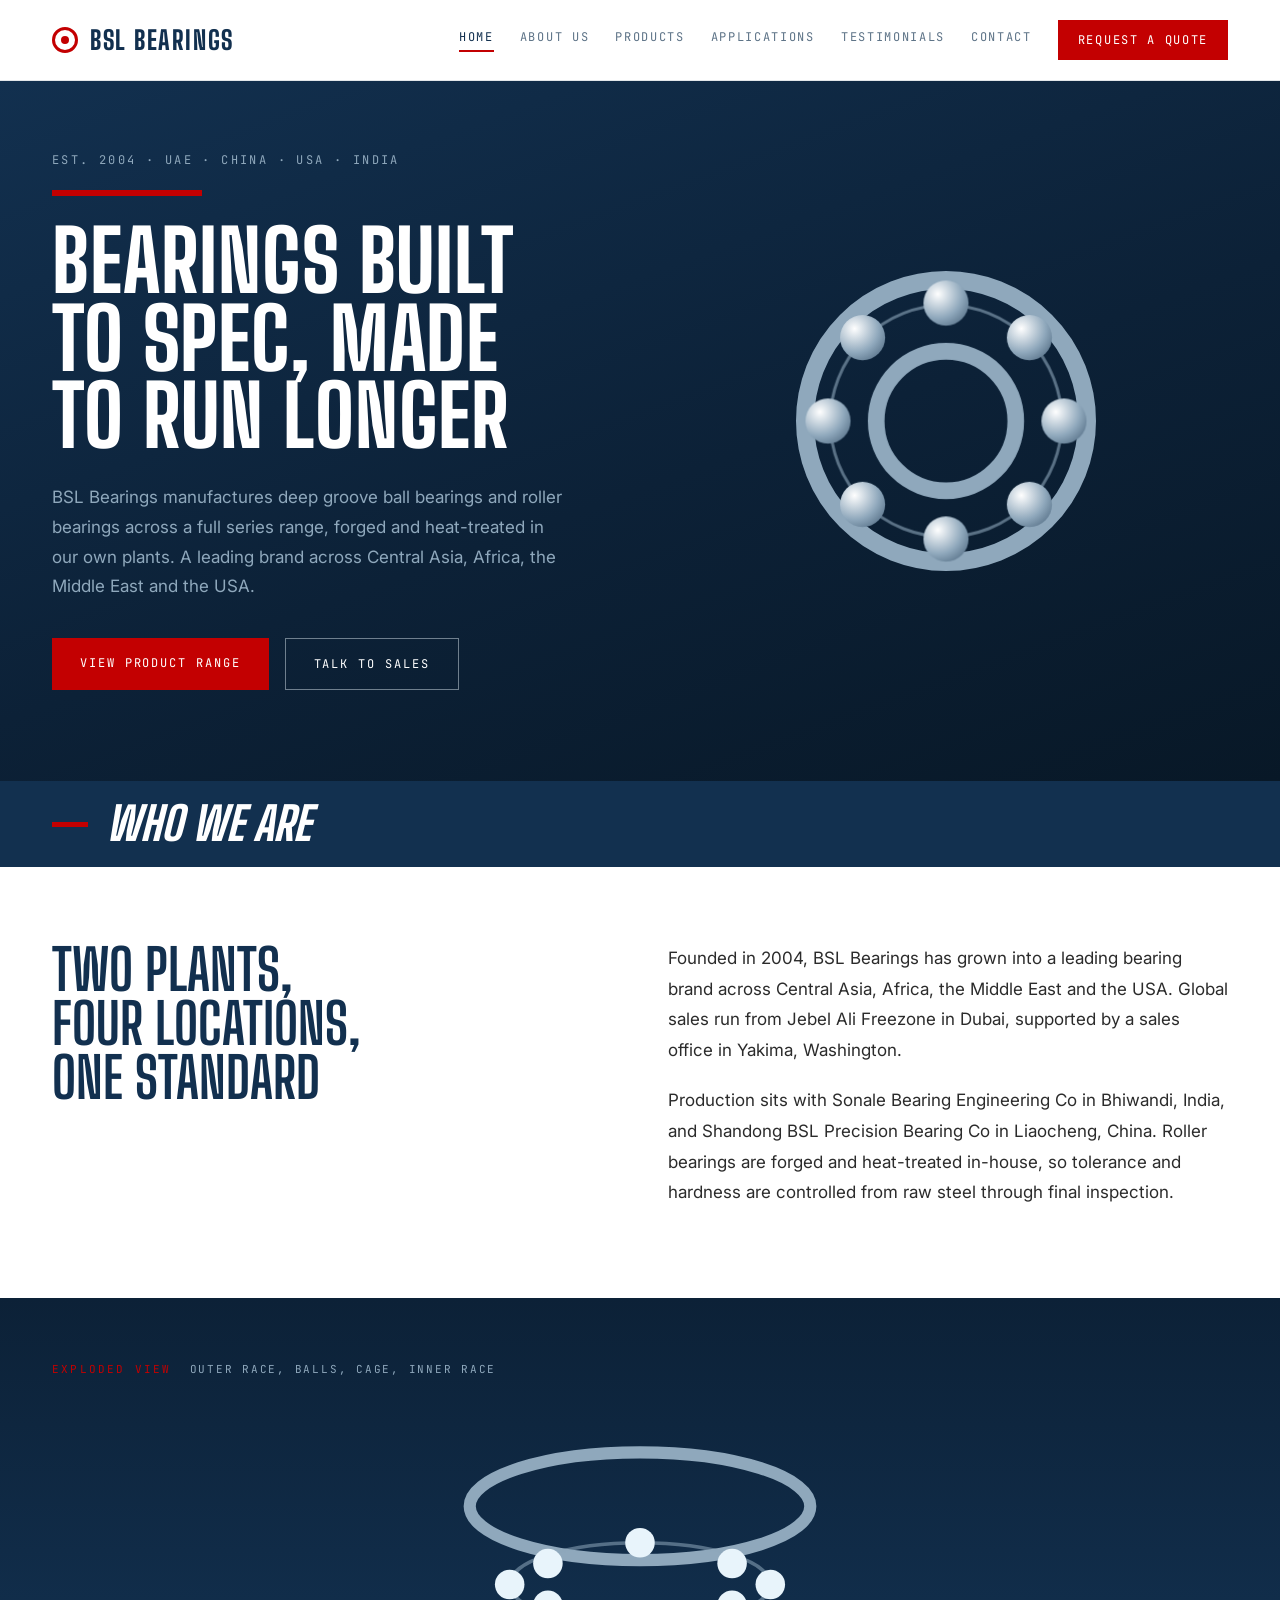
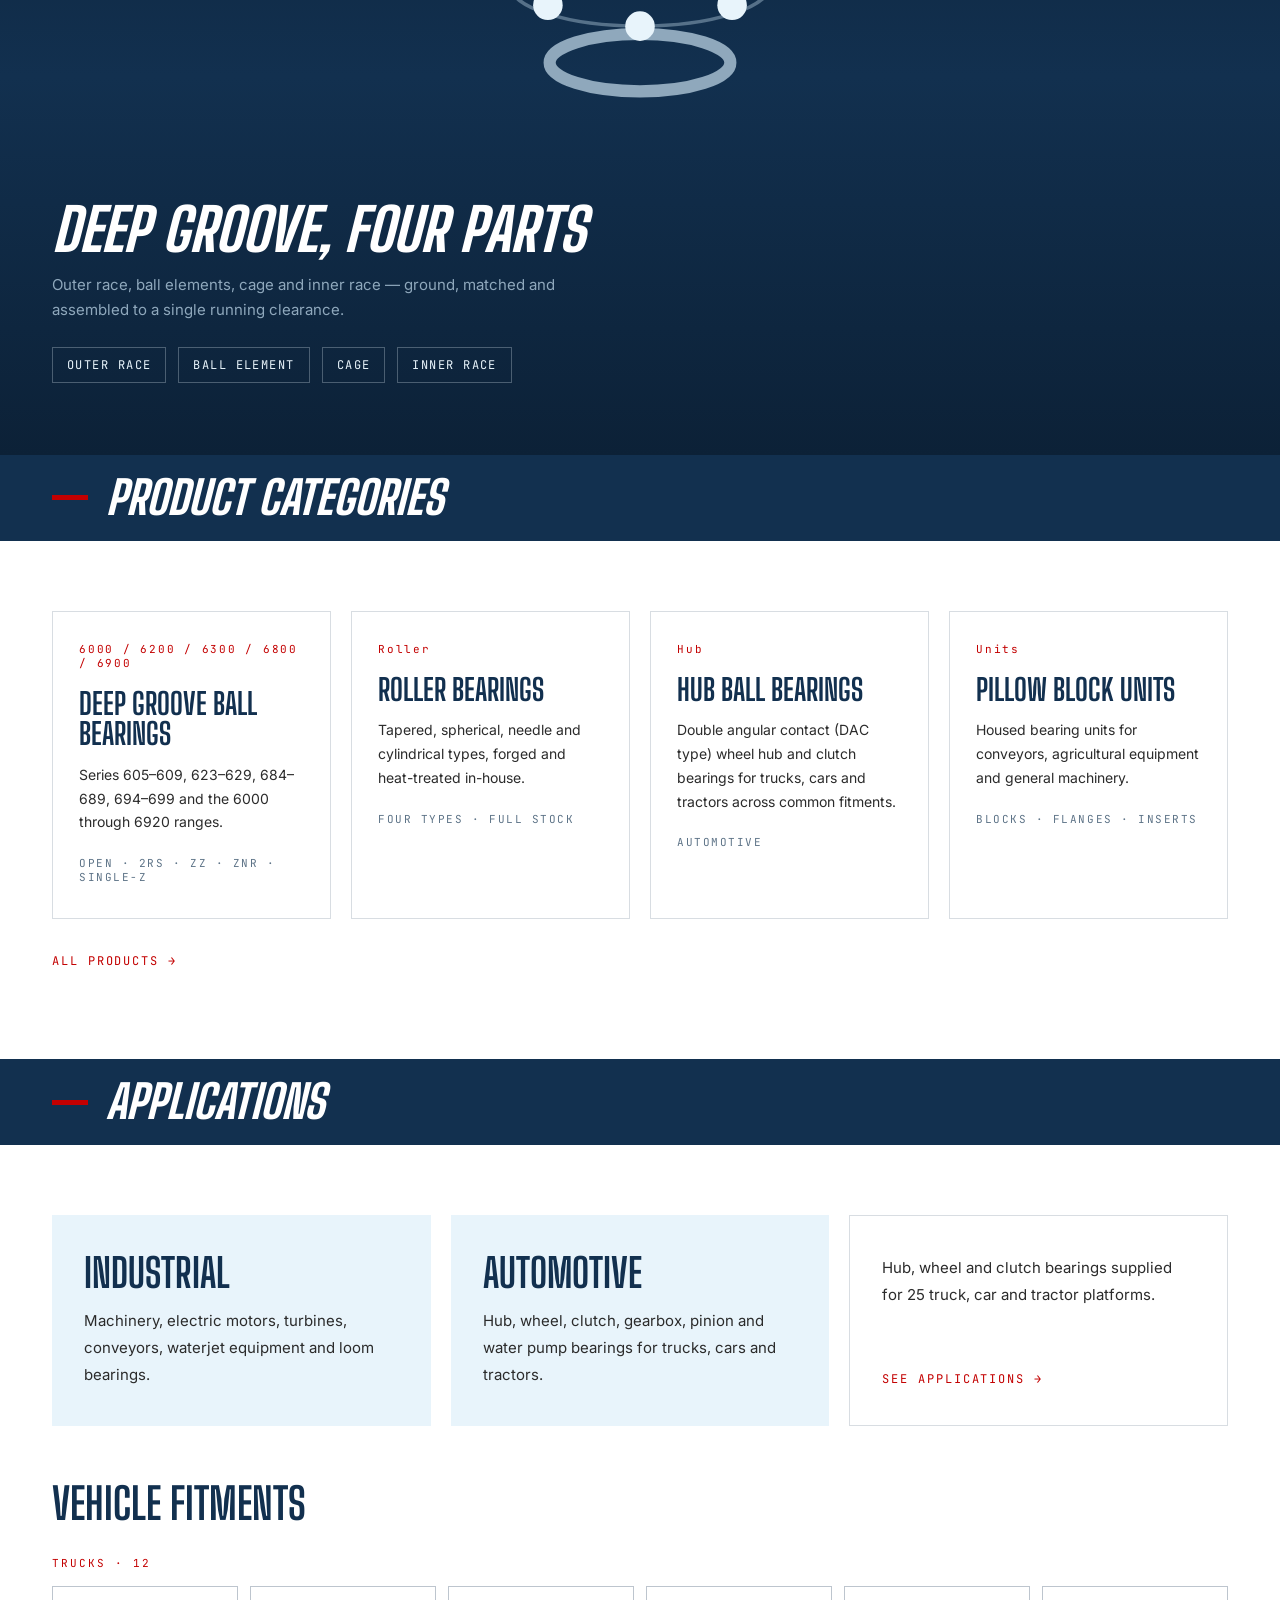
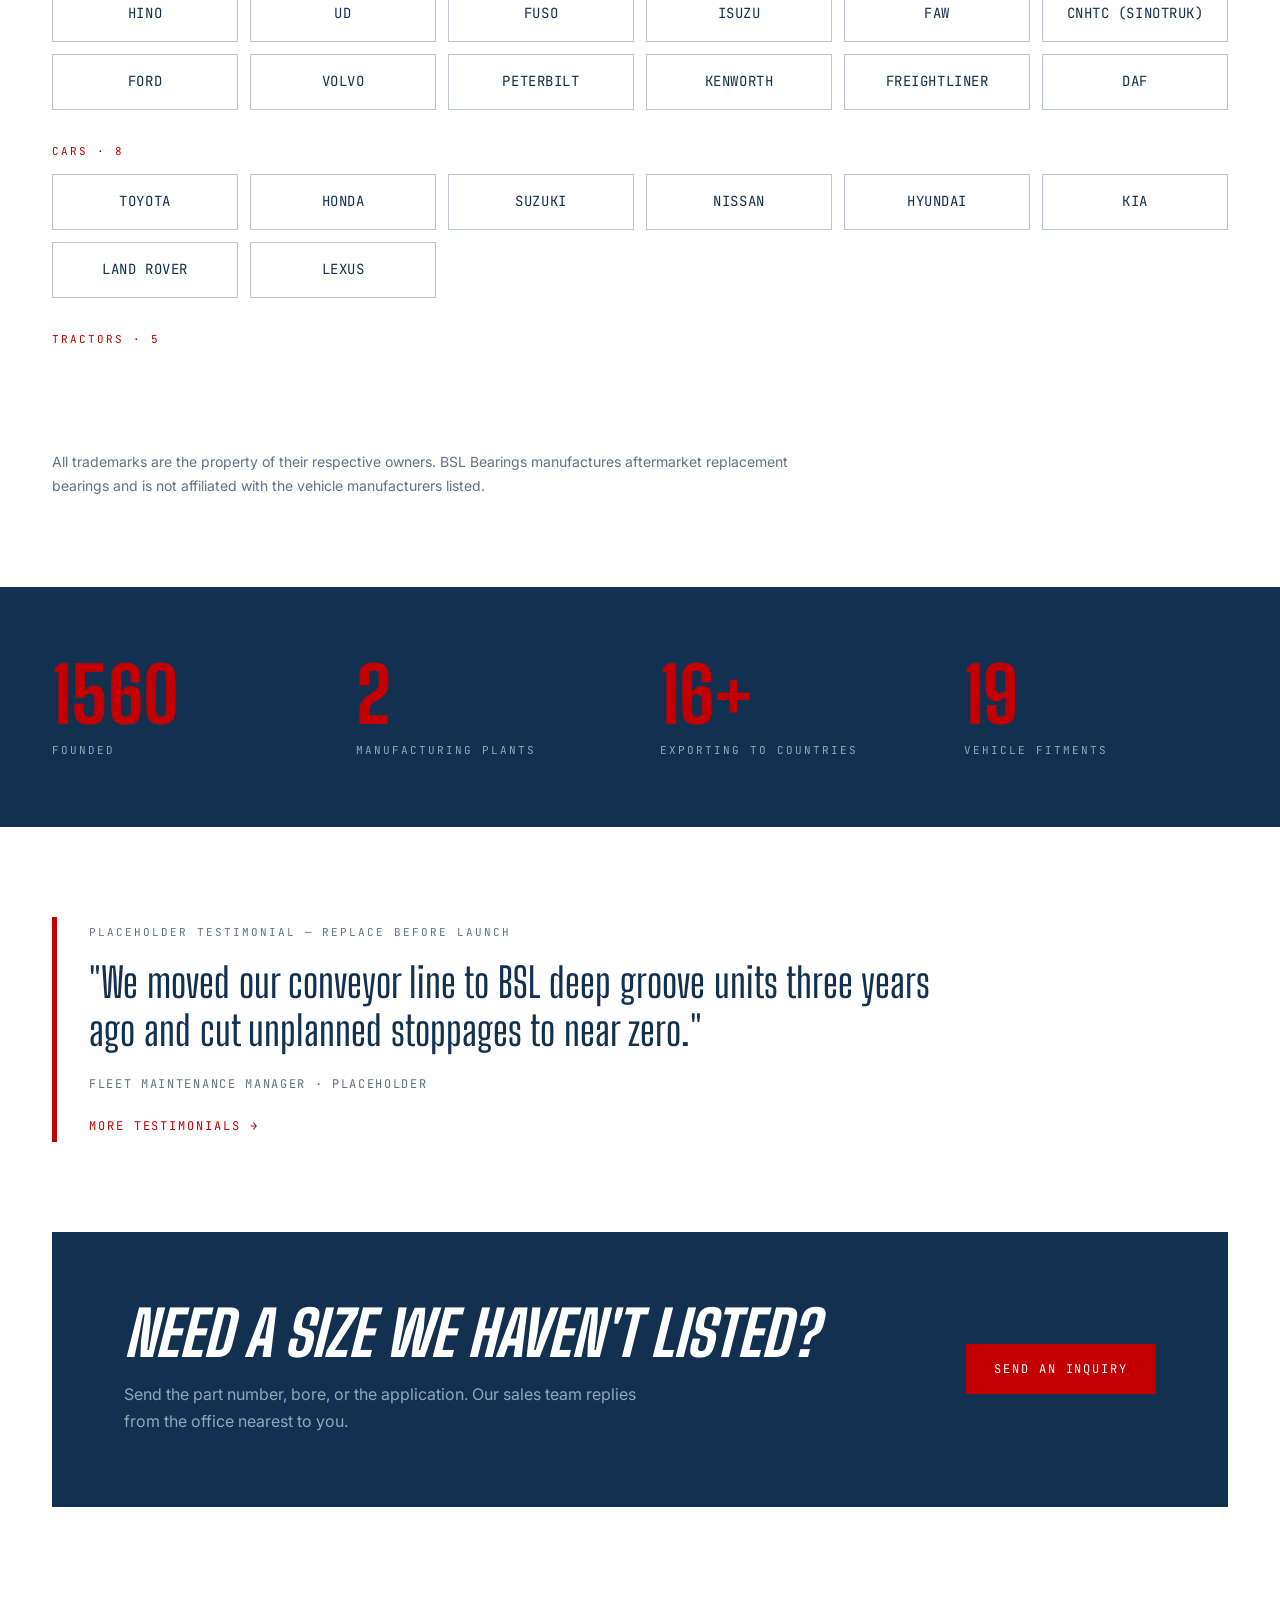
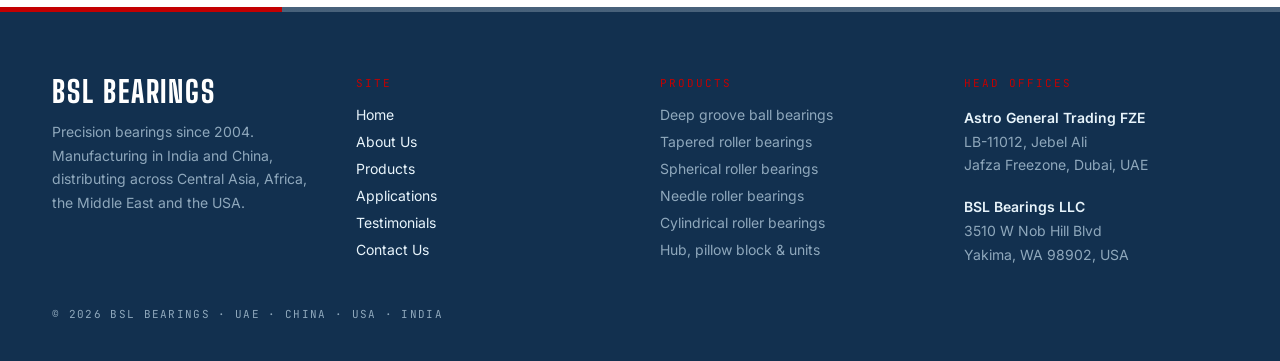
==== commit 04d71b67: "Fix exploded-view 3D, mobile responsiveness, and de-duplicate page chrome Exploded view (reported as" ====
--- a/index.html
+++ b/index.html
@@ -12,6 +12,7 @@
 </head>
 <body>
 
+<!-- @partial header — generated by tools/sync-partials.py, do not edit here -->
 <header data-nav="1" class="site-nav">
   <div data-nav-inner="1" class="site-nav-inner">
     <a href="index.html" class="brand">
@@ -29,6 +30,7 @@
     </nav>
   </div>
 </header>
+<!-- /@partial header -->
 
 <main>
 
@@ -65,19 +67,54 @@
   </div>
 </section>
 
-<section data-scrub3d="1" style="position:relative;height:340vh;background:linear-gradient(180deg,#0c2137 0%,#12304F 50%,#0c2137 100%)">
-  <div style="position:sticky;top:0;height:100vh;overflow:hidden">
-    <div style="position:absolute;top:32px;left:0;width:100%">
-      <div style="max-width:1240px;margin:0 auto;padding:0 32px;display:flex;align-items:baseline;gap:18px;flex-wrap:wrap">
-        <span style="font-family:'JetBrains Mono',monospace;font-size:11px;letter-spacing:.2em;text-transform:uppercase;color:#C30001">Exploded view</span>
-        <span data-scrub-caption="1" style="font-family:'JetBrains Mono',monospace;font-size:11px;letter-spacing:.16em;text-transform:uppercase;color:#8FA8BC">Scroll to disassemble</span>
-      </div>
-    </div>
-    <div data-scrub-canvas="1" style="position:absolute;inset:0"></div>
-    <div style="position:absolute;bottom:36px;left:0;width:100%">
-      <div style="max-width:1240px;margin:0 auto;padding:0 32px">
+<!-- Exploded view. Renders as a static diagram by default; the scroll-driven
+     WebGL version is layered on only when Three.js actually loads on a
+     non-touch, non-reduced-motion viewport (js/site.js adds .is-3d). The
+     heading, copy and part labels are plain DOM either way. -->
+<section data-scrub3d="1" class="scrub3d">
+  <div class="scrub3d-stage">
+    <div class="scrub3d-eyebrow">
+      <div class="wrap scrub3d-eyebrow-inner">
+        <span class="scrub3d-kicker">Exploded view</span>
+        <span data-scrub-caption="1" class="scrub3d-caption">Outer race, balls, cage, inner race</span>
+      </div>
+    </div>
+
+    <div data-scrub-canvas="1" class="scrub3d-canvas"></div>
+
+    <div class="scrub3d-static" aria-hidden="true">
+      <svg viewBox="0 0 640 420" role="img" focusable="false">
+        <title>Deep groove ball bearing, exploded into four parts</title>
+        <g fill="none" stroke="#8FA8BC" stroke-width="14">
+          <ellipse cx="320" cy="120" rx="196" ry="62"></ellipse>
+          <ellipse cx="320" cy="300" rx="104" ry="33"></ellipse>
+        </g>
+        <g fill="none" stroke="rgba(143,168,188,.55)" stroke-width="4">
+          <ellipse cx="320" cy="210" rx="150" ry="48"></ellipse>
+        </g>
+        <g fill="#E8F4FB">
+          <ellipse cx="320" cy="162" rx="17" ry="17"></ellipse>
+          <ellipse cx="426" cy="186" rx="17" ry="17"></ellipse>
+          <ellipse cx="470" cy="210" rx="17" ry="17"></ellipse>
+          <ellipse cx="426" cy="234" rx="17" ry="17"></ellipse>
+          <ellipse cx="320" cy="258" rx="17" ry="17"></ellipse>
+          <ellipse cx="214" cy="234" rx="17" ry="17"></ellipse>
+          <ellipse cx="170" cy="210" rx="17" ry="17"></ellipse>
+          <ellipse cx="214" cy="186" rx="17" ry="17"></ellipse>
+        </g>
+      </svg>
+    </div>
+
+    <div class="scrub3d-copy">
+      <div class="wrap">
         <h2 style="margin:0;font-family:'Big Shoulders Display',sans-serif;font-style:italic;font-weight:800;font-size:clamp(30px,4.6vw,64px);line-height:1;text-transform:uppercase;color:#fff">Deep groove, four parts</h2>
         <p style="margin:12px 0 0;max-width:540px;color:#8FA8BC;font-size:15px;line-height:1.7">Outer race, ball elements, cage and inner race — ground, matched and assembled to a single running clearance.</p>
+        <ul class="scrub3d-parts">
+          <li>Outer race</li>
+          <li>Ball element</li>
+          <li>Cage</li>
+          <li>Inner race</li>
+        </ul>
       </div>
     </div>
   </div>
@@ -240,6 +277,7 @@
 
 </main>
 
+<!-- @partial footer — generated by tools/sync-partials.py, do not edit here -->
 <footer class="site-footer">
   <div class="stripe"></div>
   <div class="footer-grid">
@@ -279,6 +317,7 @@
     <span>© 2026 BSL Bearings · UAE · China · USA · India</span>
   </div>
 </footer>
+<!-- /@partial footer -->
 
 <script type="module" src="js/site.js"></script>
 </body>
--- a/css/style.css
+++ b/css/style.css
@@ -266,3 +266,147 @@
   font-family: 'JetBrains Mono', monospace; font-size: 11px; letter-spacing: .1em;
   text-transform: uppercase; color: #5d7387; line-height: 1.7;
 }
+
+/* ---------- exploded view (3D) ----------
+   Default state is a static diagram in normal document flow: no pinned
+   section, no scroll hijack, and the heading, copy and part labels are always
+   readable. js/site.js adds .is-3d only once Three.js has actually loaded on a
+   pointer-driven, non-reduced-motion viewport, which layers the scroll-scrub
+   WebGL version over the same markup. */
+.scrub3d {
+  position: relative;
+  background: linear-gradient(180deg, #0c2137 0%, #12304F 50%, #0c2137 100%);
+}
+.scrub3d-stage { padding: 64px 0 72px; }
+.scrub3d-eyebrow-inner {
+  display: flex; align-items: baseline; gap: 18px; flex-wrap: wrap;
+}
+.scrub3d-kicker,
+.scrub3d-caption {
+  font-family: 'JetBrains Mono', monospace; font-size: 11px;
+  letter-spacing: .2em; text-transform: uppercase;
+}
+.scrub3d-kicker { color: #C30001; }
+.scrub3d-caption { color: #8FA8BC; letter-spacing: .16em; }
+.scrub3d-canvas { display: none; }
+.scrub3d-static { margin: 26px auto 0; padding: 0 32px; max-width: 620px; }
+.scrub3d-static svg { display: block; width: 100%; height: auto; }
+.scrub3d-copy { margin-top: 34px; }
+.scrub3d-parts {
+  list-style: none; margin: 24px 0 0; padding: 0;
+  display: flex; flex-wrap: wrap; gap: 10px 12px;
+}
+.scrub3d-parts li {
+  border: 1px solid rgba(232,244,251,.28); padding: 9px 14px;
+  font-family: 'JetBrains Mono', monospace; font-size: 12px;
+  letter-spacing: .12em; text-transform: uppercase; color: #E8F4FB;
+}
+
+/* enhanced: pinned scroll-scrub, desktop + WebGL only */
+.scrub3d.is-3d { height: 340vh; }
+.scrub3d.is-3d .scrub3d-stage {
+  position: sticky; top: 0; height: 100vh; overflow: hidden; padding: 0;
+}
+.scrub3d.is-3d .scrub3d-canvas { display: block; position: absolute; inset: 0; }
+.scrub3d.is-3d .scrub3d-static { display: none; }
+/* clear of the sticky site header, which otherwise covers this row */
+.scrub3d.is-3d .scrub3d-eyebrow { position: absolute; top: 98px; left: 0; width: 100%; }
+.scrub3d.is-3d .scrub3d-copy { position: absolute; bottom: 36px; left: 0; width: 100%; margin: 0; }
+.scrub3d.is-3d .scrub3d-parts { margin-top: 18px; }
+
+@media (prefers-reduced-motion: reduce) {
+  .scrub3d.is-3d { height: auto; }
+  .scrub3d.is-3d .scrub3d-stage { position: static; height: auto; padding: 64px 0 72px; }
+  .scrub3d.is-3d .scrub3d-canvas { display: none; }
+  .scrub3d.is-3d .scrub3d-static { display: block; }
+  .scrub3d.is-3d .scrub3d-eyebrow,
+  .scrub3d.is-3d .scrub3d-copy { position: static; margin-top: 34px; }
+}
+
+/* ---------- mobile ergonomics ----------
+   Scoped to small viewports only: the desktop nav, type scale and spacing are
+   unchanged. Raises navigation text off 12px, gives every nav item, footer
+   link and form control a 44px touch target, and lifts form inputs to 16px so
+   iOS does not auto-zoom the page on focus. */
+@media (max-width: 767px) {
+  .site-nav-inner { padding-left: 20px; padding-right: 20px; gap: 12px; }
+  .nav-links { gap: 4px 14px; }
+  .nav-link {
+    font-size: 14px;
+    min-height: 44px;
+    display: inline-flex; align-items: center;
+    padding-bottom: 0;
+  }
+  .nav-link.is-active { border-bottom-width: 2px; }
+  .brand { min-height: 44px; }
+  .btn-quote { min-height: 44px; display: inline-flex; align-items: center; font-size: 13px; }
+
+  .footer-links { gap: 2px; }
+  .footer-link { min-height: 44px; display: flex; align-items: center; }
+  .footer-grid { padding-left: 20px; padding-right: 20px; }
+  .footer-bottom { padding-left: 20px; padding-right: 20px; }
+
+  /* 16px minimum stops iOS zooming the viewport when a field takes focus */
+  .field, .cat-field input, .cat-field select {
+    font-size: 16px !important;
+    min-height: 48px;
+    width: 100%;
+  }
+  textarea.field { min-height: 120px; }
+  .cat-controls { grid-template-columns: 1fr; }
+
+  /* single column below 640px for the card grids */
+  .office-grid { grid-template-columns: 1fr; }
+}
+
+@media (max-width: 639px) {
+  .fitment-note { font-size: 14px; }
+}
+
+/* respect notched devices in landscape */
+@supports (padding: max(0px)) {
+  @media (max-width: 900px) and (orientation: landscape) {
+    .wrap, .site-nav-inner, .footer-grid, .footer-bottom {
+      padding-left: max(20px, env(safe-area-inset-left));
+      padding-right: max(20px, env(safe-area-inset-right));
+    }
+  }
+}
+
+/* reduced motion: never hide content, just stop it moving */
+@media (prefers-reduced-motion: reduce) {
+  [data-reveal] { opacity: 1 !important; transform: none !important; clip-path: none !important; }
+  [data-split] span { opacity: 1 !important; transform: none !important; }
+  * { transition-duration: .001ms !important; scroll-behavior: auto !important; }
+}
+
+/* ---------- mobile: touch targets and minimum type ----------
+   Mobile-scoped only. The micro-type in this design is mostly set inline on
+   the elements themselves, so the inline sizes are lifted here by attribute
+   selector; desktop keeps the original 11/12/13px scale untouched. */
+@media (max-width: 767px) {
+  .text-link,
+  .cat-more button,
+  .series-toggle {
+    min-height: 44px;
+    display: inline-flex; align-items: center;
+  }
+  .text-link { font-size: 14px; }
+  .nav-link { padding-left: 2px; padding-right: 2px; min-width: 44px; justify-content: center; }
+  .btn-quote, .btn-primary, .btn-outline { font-size: 14px; min-height: 44px; }
+  .btn-primary, .btn-outline { display: inline-flex; align-items: center; }
+
+  .fitment-label, .footer-col-title, .cat-count,
+  .scrub3d-kicker, .scrub3d-caption, .series-meta,
+  .scrub3d-parts li, .series-chip,
+  .footer-bottom, .fitment-chip, .office-contact a,
+  .cat-field > span { font-size: 14px; }
+  /* specificity must match the .cat-kv > div > dt rule set above */
+  .cat-kv > div > dt, .cat-kv > div > dd,
+  .cat-card-inter > div > dt, .cat-card-inter > div > dd { font-size: 14px; }
+
+  /* inline-styled micro-type (kickers, card meta, table cells, addresses) */
+  [style*="font-size:11px"],
+  [style*="font-size:12px"],
+  [style*="font-size:13px"] { font-size: 14px !important; }
+}
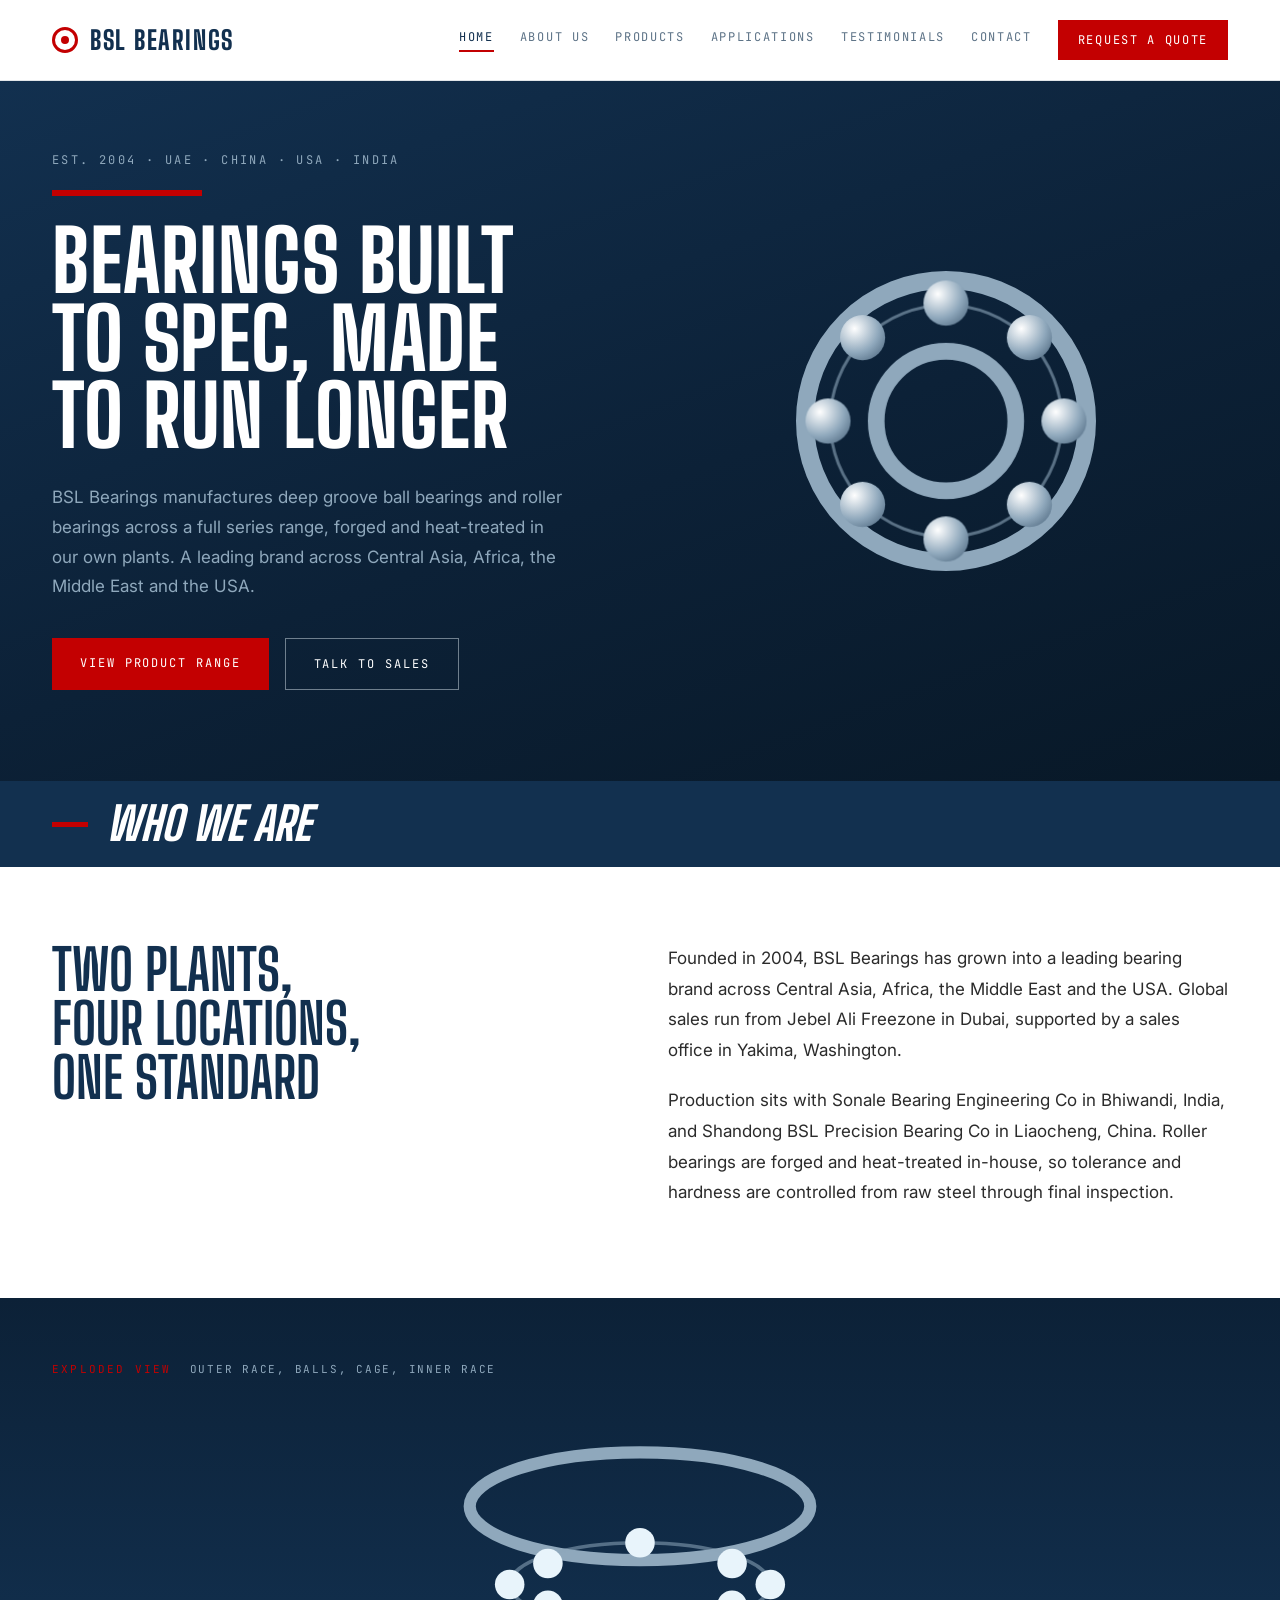
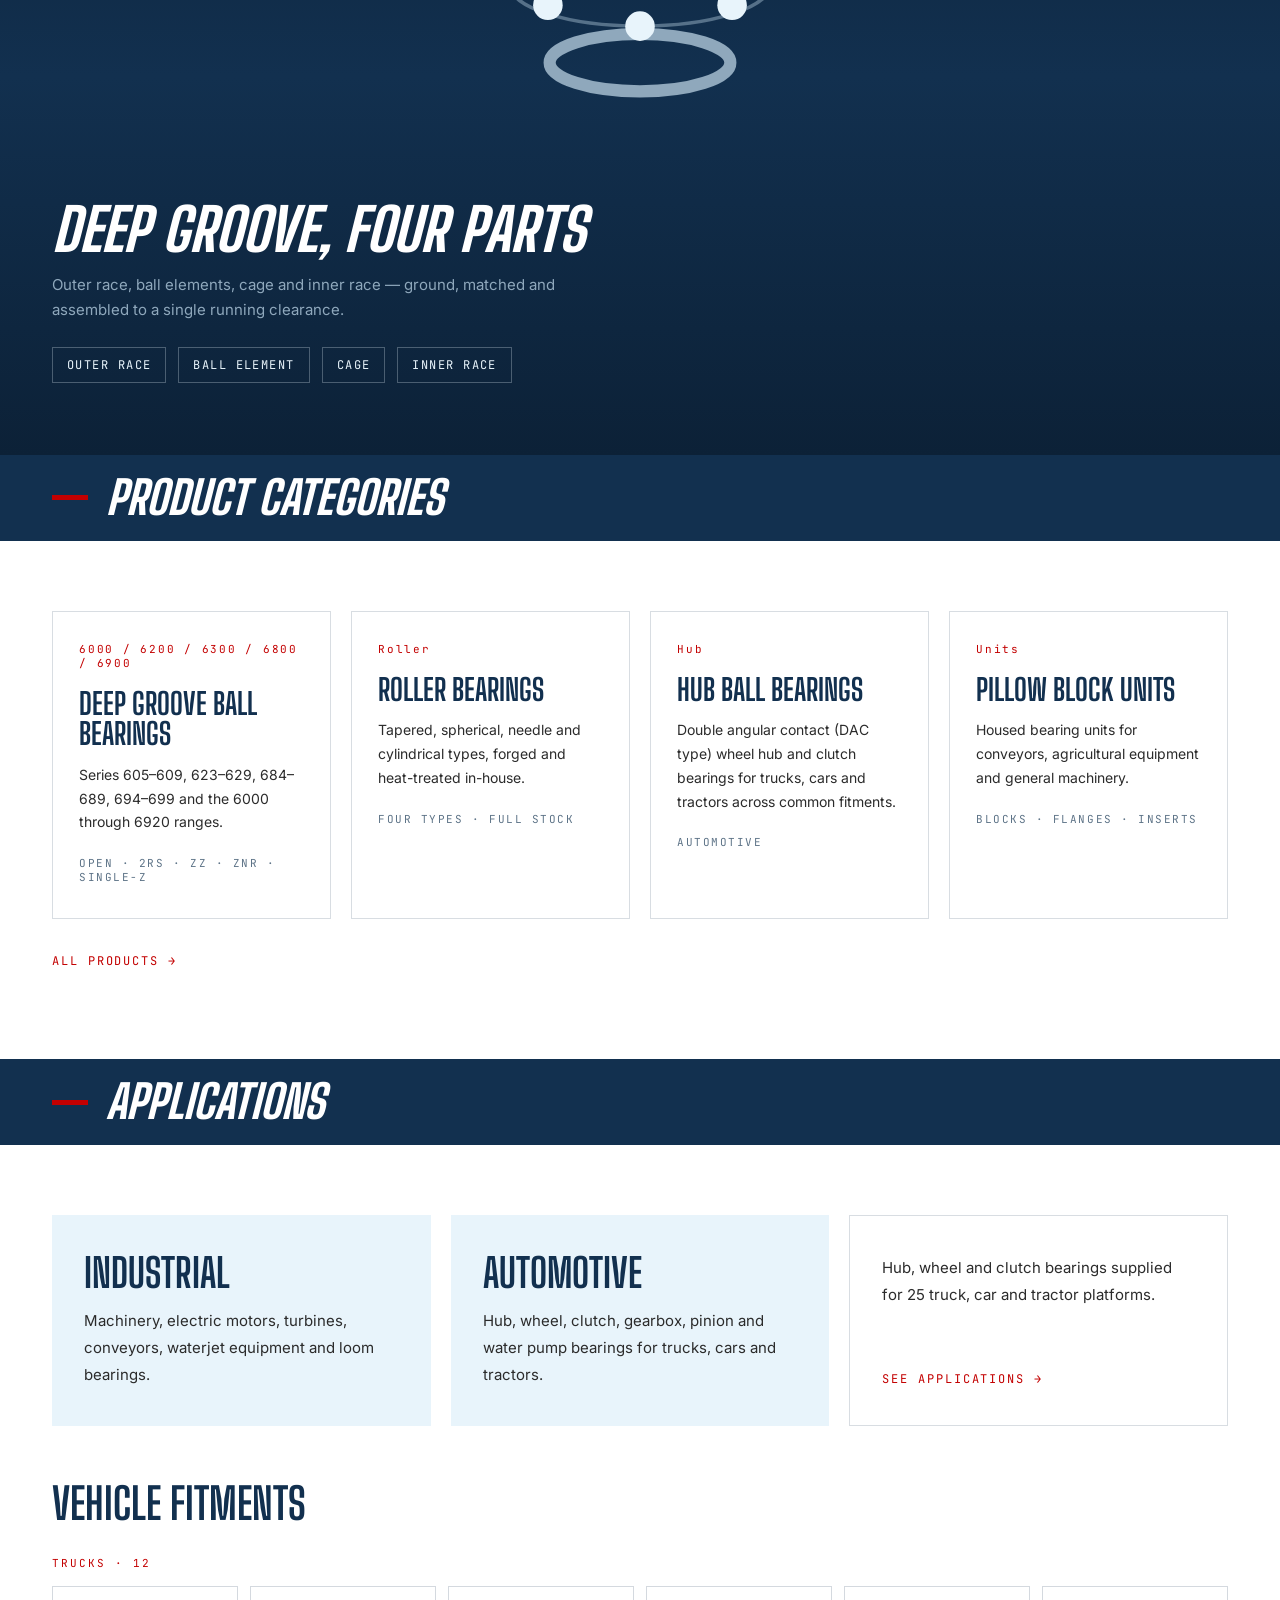
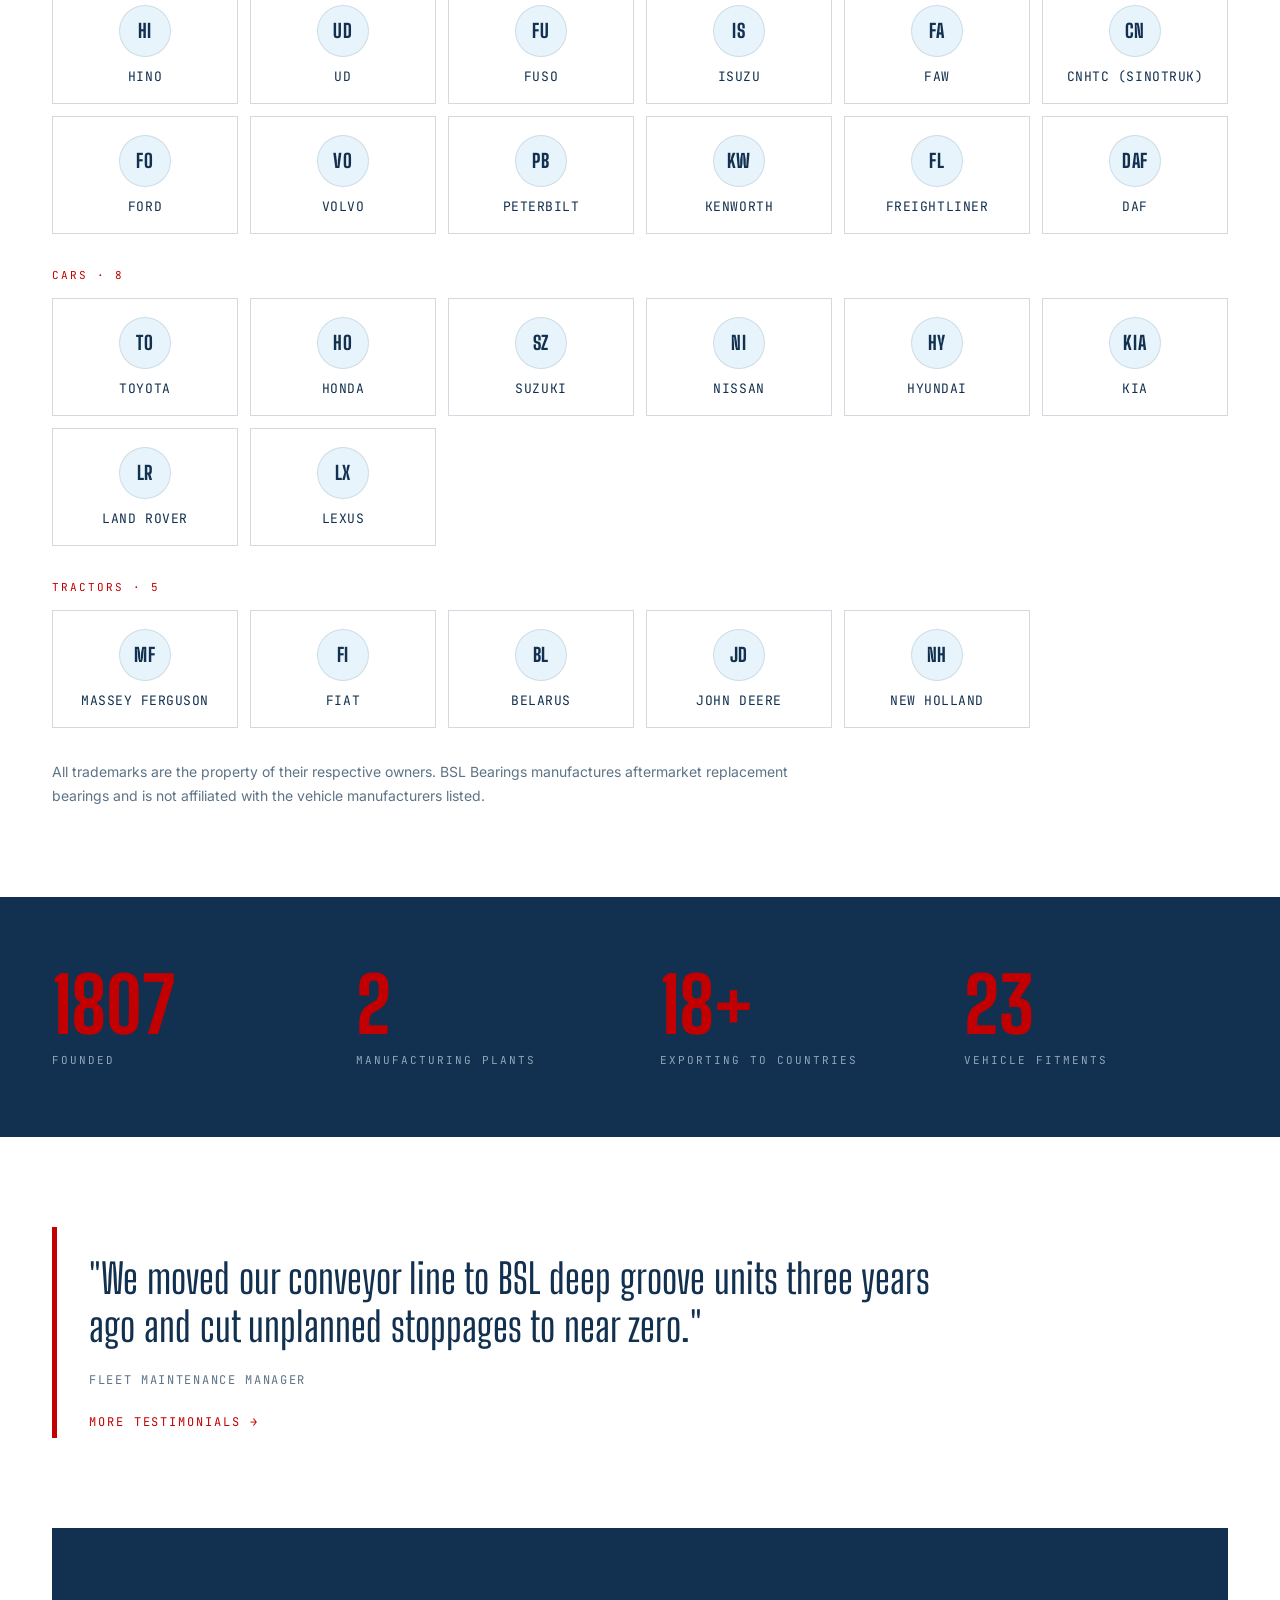
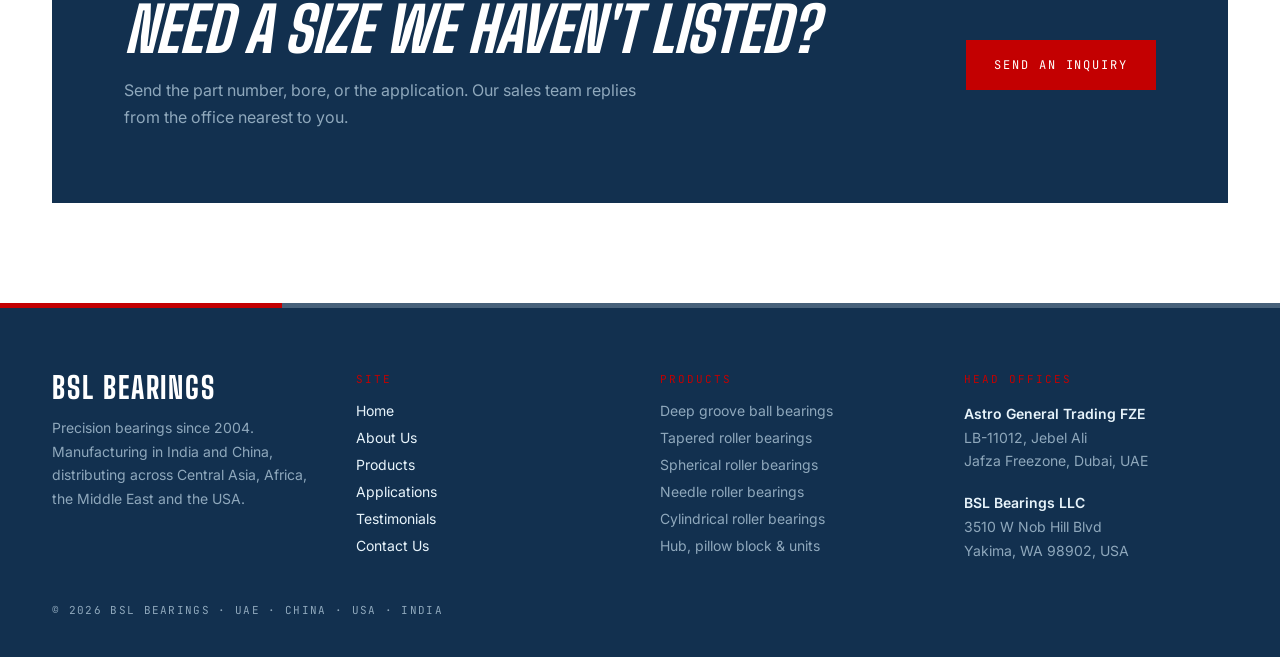
==== commit 81518f9c: "Client feedback: fitment brand cards, remove disclaimers, calmer page transition, unclipped scroller" ====
--- a/index.html
+++ b/index.html
@@ -191,41 +191,116 @@
   <div class="fitment-group">
     <div class="fitment-label">Trucks · 12</div>
     <div class="fitment-grid" data-stagger="1">
-      <div class="fitment-chip" data-reveal="pop" data-stagger-step="35" style="opacity:0;transform:scale(.6);transition:opacity .45s cubic-bezier(.34,1.56,.64,1),transform .6s cubic-bezier(.34,1.56,.64,1),border-color .3s ease,color .3s ease">Hino</div>
-      <div class="fitment-chip" data-reveal="pop" data-stagger-step="35" style="opacity:0;transform:scale(.6);transition:opacity .45s cubic-bezier(.34,1.56,.64,1),transform .6s cubic-bezier(.34,1.56,.64,1),border-color .3s ease,color .3s ease">UD</div>
-      <div class="fitment-chip" data-reveal="pop" data-stagger-step="35" style="opacity:0;transform:scale(.6);transition:opacity .45s cubic-bezier(.34,1.56,.64,1),transform .6s cubic-bezier(.34,1.56,.64,1),border-color .3s ease,color .3s ease">Fuso</div>
-      <div class="fitment-chip" data-reveal="pop" data-stagger-step="35" style="opacity:0;transform:scale(.6);transition:opacity .45s cubic-bezier(.34,1.56,.64,1),transform .6s cubic-bezier(.34,1.56,.64,1),border-color .3s ease,color .3s ease">Isuzu</div>
-      <div class="fitment-chip" data-reveal="pop" data-stagger-step="35" style="opacity:0;transform:scale(.6);transition:opacity .45s cubic-bezier(.34,1.56,.64,1),transform .6s cubic-bezier(.34,1.56,.64,1),border-color .3s ease,color .3s ease">FAW</div>
-      <div class="fitment-chip" data-reveal="pop" data-stagger-step="35" style="opacity:0;transform:scale(.6);transition:opacity .45s cubic-bezier(.34,1.56,.64,1),transform .6s cubic-bezier(.34,1.56,.64,1),border-color .3s ease,color .3s ease">CNHTC (Sinotruk)</div>
-      <div class="fitment-chip" data-reveal="pop" data-stagger-step="35" style="opacity:0;transform:scale(.6);transition:opacity .45s cubic-bezier(.34,1.56,.64,1),transform .6s cubic-bezier(.34,1.56,.64,1),border-color .3s ease,color .3s ease">Ford</div>
-      <div class="fitment-chip" data-reveal="pop" data-stagger-step="35" style="opacity:0;transform:scale(.6);transition:opacity .45s cubic-bezier(.34,1.56,.64,1),transform .6s cubic-bezier(.34,1.56,.64,1),border-color .3s ease,color .3s ease">Volvo</div>
-      <div class="fitment-chip" data-reveal="pop" data-stagger-step="35" style="opacity:0;transform:scale(.6);transition:opacity .45s cubic-bezier(.34,1.56,.64,1),transform .6s cubic-bezier(.34,1.56,.64,1),border-color .3s ease,color .3s ease">Peterbilt</div>
-      <div class="fitment-chip" data-reveal="pop" data-stagger-step="35" style="opacity:0;transform:scale(.6);transition:opacity .45s cubic-bezier(.34,1.56,.64,1),transform .6s cubic-bezier(.34,1.56,.64,1),border-color .3s ease,color .3s ease">Kenworth</div>
-      <div class="fitment-chip" data-reveal="pop" data-stagger-step="35" style="opacity:0;transform:scale(.6);transition:opacity .45s cubic-bezier(.34,1.56,.64,1),transform .6s cubic-bezier(.34,1.56,.64,1),border-color .3s ease,color .3s ease">Freightliner</div>
-      <div class="fitment-chip" data-reveal="pop" data-stagger-step="35" style="opacity:0;transform:scale(.6);transition:opacity .45s cubic-bezier(.34,1.56,.64,1),transform .6s cubic-bezier(.34,1.56,.64,1),border-color .3s ease,color .3s ease">DAF</div>
+      <div class="fitment-chip" data-logo="hino" data-reveal="pop" data-stagger-step="35" style="opacity:0;transform:scale(.6);transition:opacity .45s cubic-bezier(.34,1.56,.64,1),transform .6s cubic-bezier(.34,1.56,.64,1),border-color .3s ease,color .3s ease">
+        <span class="fitment-mark" aria-hidden="true">HI</span>
+        <span class="fitment-name">Hino</span>
+      </div>
+      <div class="fitment-chip" data-logo="ud" data-reveal="pop" data-stagger-step="35" style="opacity:0;transform:scale(.6);transition:opacity .45s cubic-bezier(.34,1.56,.64,1),transform .6s cubic-bezier(.34,1.56,.64,1),border-color .3s ease,color .3s ease">
+        <span class="fitment-mark" aria-hidden="true">UD</span>
+        <span class="fitment-name">UD</span>
+      </div>
+      <div class="fitment-chip" data-logo="fuso" data-reveal="pop" data-stagger-step="35" style="opacity:0;transform:scale(.6);transition:opacity .45s cubic-bezier(.34,1.56,.64,1),transform .6s cubic-bezier(.34,1.56,.64,1),border-color .3s ease,color .3s ease">
+        <span class="fitment-mark" aria-hidden="true">FU</span>
+        <span class="fitment-name">Fuso</span>
+      </div>
+      <div class="fitment-chip" data-logo="isuzu" data-reveal="pop" data-stagger-step="35" style="opacity:0;transform:scale(.6);transition:opacity .45s cubic-bezier(.34,1.56,.64,1),transform .6s cubic-bezier(.34,1.56,.64,1),border-color .3s ease,color .3s ease">
+        <span class="fitment-mark" aria-hidden="true">IS</span>
+        <span class="fitment-name">Isuzu</span>
+      </div>
+      <div class="fitment-chip" data-logo="faw" data-reveal="pop" data-stagger-step="35" style="opacity:0;transform:scale(.6);transition:opacity .45s cubic-bezier(.34,1.56,.64,1),transform .6s cubic-bezier(.34,1.56,.64,1),border-color .3s ease,color .3s ease">
+        <span class="fitment-mark" aria-hidden="true">FA</span>
+        <span class="fitment-name">FAW</span>
+      </div>
+      <div class="fitment-chip" data-logo="cnhtc" data-reveal="pop" data-stagger-step="35" style="opacity:0;transform:scale(.6);transition:opacity .45s cubic-bezier(.34,1.56,.64,1),transform .6s cubic-bezier(.34,1.56,.64,1),border-color .3s ease,color .3s ease">
+        <span class="fitment-mark" aria-hidden="true">CN</span>
+        <span class="fitment-name">CNHTC (Sinotruk)</span>
+      </div>
+      <div class="fitment-chip" data-logo="ford" data-reveal="pop" data-stagger-step="35" style="opacity:0;transform:scale(.6);transition:opacity .45s cubic-bezier(.34,1.56,.64,1),transform .6s cubic-bezier(.34,1.56,.64,1),border-color .3s ease,color .3s ease">
+        <span class="fitment-mark" aria-hidden="true">FO</span>
+        <span class="fitment-name">Ford</span>
+      </div>
+      <div class="fitment-chip" data-logo="volvo" data-reveal="pop" data-stagger-step="35" style="opacity:0;transform:scale(.6);transition:opacity .45s cubic-bezier(.34,1.56,.64,1),transform .6s cubic-bezier(.34,1.56,.64,1),border-color .3s ease,color .3s ease">
+        <span class="fitment-mark" aria-hidden="true">VO</span>
+        <span class="fitment-name">Volvo</span>
+      </div>
+      <div class="fitment-chip" data-logo="peterbilt" data-reveal="pop" data-stagger-step="35" style="opacity:0;transform:scale(.6);transition:opacity .45s cubic-bezier(.34,1.56,.64,1),transform .6s cubic-bezier(.34,1.56,.64,1),border-color .3s ease,color .3s ease">
+        <span class="fitment-mark" aria-hidden="true">PB</span>
+        <span class="fitment-name">Peterbilt</span>
+      </div>
+      <div class="fitment-chip" data-logo="kenworth" data-reveal="pop" data-stagger-step="35" style="opacity:0;transform:scale(.6);transition:opacity .45s cubic-bezier(.34,1.56,.64,1),transform .6s cubic-bezier(.34,1.56,.64,1),border-color .3s ease,color .3s ease">
+        <span class="fitment-mark" aria-hidden="true">KW</span>
+        <span class="fitment-name">Kenworth</span>
+      </div>
+      <div class="fitment-chip" data-logo="freightliner" data-reveal="pop" data-stagger-step="35" style="opacity:0;transform:scale(.6);transition:opacity .45s cubic-bezier(.34,1.56,.64,1),transform .6s cubic-bezier(.34,1.56,.64,1),border-color .3s ease,color .3s ease">
+        <span class="fitment-mark" aria-hidden="true">FL</span>
+        <span class="fitment-name">Freightliner</span>
+      </div>
+      <div class="fitment-chip" data-logo="daf" data-reveal="pop" data-stagger-step="35" style="opacity:0;transform:scale(.6);transition:opacity .45s cubic-bezier(.34,1.56,.64,1),transform .6s cubic-bezier(.34,1.56,.64,1),border-color .3s ease,color .3s ease">
+        <span class="fitment-mark" aria-hidden="true">DAF</span>
+        <span class="fitment-name">DAF</span>
+      </div>
     </div>
   </div>
   <div class="fitment-group">
     <div class="fitment-label">Cars · 8</div>
     <div class="fitment-grid" data-stagger="1">
-      <div class="fitment-chip" data-reveal="pop" data-stagger-step="35" style="opacity:0;transform:scale(.6);transition:opacity .45s cubic-bezier(.34,1.56,.64,1),transform .6s cubic-bezier(.34,1.56,.64,1),border-color .3s ease,color .3s ease">Toyota</div>
-      <div class="fitment-chip" data-reveal="pop" data-stagger-step="35" style="opacity:0;transform:scale(.6);transition:opacity .45s cubic-bezier(.34,1.56,.64,1),transform .6s cubic-bezier(.34,1.56,.64,1),border-color .3s ease,color .3s ease">Honda</div>
-      <div class="fitment-chip" data-reveal="pop" data-stagger-step="35" style="opacity:0;transform:scale(.6);transition:opacity .45s cubic-bezier(.34,1.56,.64,1),transform .6s cubic-bezier(.34,1.56,.64,1),border-color .3s ease,color .3s ease">Suzuki</div>
-      <div class="fitment-chip" data-reveal="pop" data-stagger-step="35" style="opacity:0;transform:scale(.6);transition:opacity .45s cubic-bezier(.34,1.56,.64,1),transform .6s cubic-bezier(.34,1.56,.64,1),border-color .3s ease,color .3s ease">Nissan</div>
-      <div class="fitment-chip" data-reveal="pop" data-stagger-step="35" style="opacity:0;transform:scale(.6);transition:opacity .45s cubic-bezier(.34,1.56,.64,1),transform .6s cubic-bezier(.34,1.56,.64,1),border-color .3s ease,color .3s ease">Hyundai</div>
-      <div class="fitment-chip" data-reveal="pop" data-stagger-step="35" style="opacity:0;transform:scale(.6);transition:opacity .45s cubic-bezier(.34,1.56,.64,1),transform .6s cubic-bezier(.34,1.56,.64,1),border-color .3s ease,color .3s ease">Kia</div>
-      <div class="fitment-chip" data-reveal="pop" data-stagger-step="35" style="opacity:0;transform:scale(.6);transition:opacity .45s cubic-bezier(.34,1.56,.64,1),transform .6s cubic-bezier(.34,1.56,.64,1),border-color .3s ease,color .3s ease">Land Rover</div>
-      <div class="fitment-chip" data-reveal="pop" data-stagger-step="35" style="opacity:0;transform:scale(.6);transition:opacity .45s cubic-bezier(.34,1.56,.64,1),transform .6s cubic-bezier(.34,1.56,.64,1),border-color .3s ease,color .3s ease">Lexus</div>
+      <div class="fitment-chip" data-logo="toyota" data-reveal="pop" data-stagger-step="35" style="opacity:0;transform:scale(.6);transition:opacity .45s cubic-bezier(.34,1.56,.64,1),transform .6s cubic-bezier(.34,1.56,.64,1),border-color .3s ease,color .3s ease">
+        <span class="fitment-mark" aria-hidden="true">TO</span>
+        <span class="fitment-name">Toyota</span>
+      </div>
+      <div class="fitment-chip" data-logo="honda" data-reveal="pop" data-stagger-step="35" style="opacity:0;transform:scale(.6);transition:opacity .45s cubic-bezier(.34,1.56,.64,1),transform .6s cubic-bezier(.34,1.56,.64,1),border-color .3s ease,color .3s ease">
+        <span class="fitment-mark" aria-hidden="true">HO</span>
+        <span class="fitment-name">Honda</span>
+      </div>
+      <div class="fitment-chip" data-logo="suzuki" data-reveal="pop" data-stagger-step="35" style="opacity:0;transform:scale(.6);transition:opacity .45s cubic-bezier(.34,1.56,.64,1),transform .6s cubic-bezier(.34,1.56,.64,1),border-color .3s ease,color .3s ease">
+        <span class="fitment-mark" aria-hidden="true">SZ</span>
+        <span class="fitment-name">Suzuki</span>
+      </div>
+      <div class="fitment-chip" data-logo="nissan" data-reveal="pop" data-stagger-step="35" style="opacity:0;transform:scale(.6);transition:opacity .45s cubic-bezier(.34,1.56,.64,1),transform .6s cubic-bezier(.34,1.56,.64,1),border-color .3s ease,color .3s ease">
+        <span class="fitment-mark" aria-hidden="true">NI</span>
+        <span class="fitment-name">Nissan</span>
+      </div>
+      <div class="fitment-chip" data-logo="hyundai" data-reveal="pop" data-stagger-step="35" style="opacity:0;transform:scale(.6);transition:opacity .45s cubic-bezier(.34,1.56,.64,1),transform .6s cubic-bezier(.34,1.56,.64,1),border-color .3s ease,color .3s ease">
+        <span class="fitment-mark" aria-hidden="true">HY</span>
+        <span class="fitment-name">Hyundai</span>
+      </div>
+      <div class="fitment-chip" data-logo="kia" data-reveal="pop" data-stagger-step="35" style="opacity:0;transform:scale(.6);transition:opacity .45s cubic-bezier(.34,1.56,.64,1),transform .6s cubic-bezier(.34,1.56,.64,1),border-color .3s ease,color .3s ease">
+        <span class="fitment-mark" aria-hidden="true">KIA</span>
+        <span class="fitment-name">Kia</span>
+      </div>
+      <div class="fitment-chip" data-logo="land-rover" data-reveal="pop" data-stagger-step="35" style="opacity:0;transform:scale(.6);transition:opacity .45s cubic-bezier(.34,1.56,.64,1),transform .6s cubic-bezier(.34,1.56,.64,1),border-color .3s ease,color .3s ease">
+        <span class="fitment-mark" aria-hidden="true">LR</span>
+        <span class="fitment-name">Land Rover</span>
+      </div>
+      <div class="fitment-chip" data-logo="lexus" data-reveal="pop" data-stagger-step="35" style="opacity:0;transform:scale(.6);transition:opacity .45s cubic-bezier(.34,1.56,.64,1),transform .6s cubic-bezier(.34,1.56,.64,1),border-color .3s ease,color .3s ease">
+        <span class="fitment-mark" aria-hidden="true">LX</span>
+        <span class="fitment-name">Lexus</span>
+      </div>
     </div>
   </div>
   <div class="fitment-group">
     <div class="fitment-label">Tractors · 5</div>
     <div class="fitment-grid" data-stagger="1">
-      <div class="fitment-chip" data-reveal="pop" data-stagger-step="35" style="opacity:0;transform:scale(.6);transition:opacity .45s cubic-bezier(.34,1.56,.64,1),transform .6s cubic-bezier(.34,1.56,.64,1),border-color .3s ease,color .3s ease">Massey Ferguson</div>
-      <div class="fitment-chip" data-reveal="pop" data-stagger-step="35" style="opacity:0;transform:scale(.6);transition:opacity .45s cubic-bezier(.34,1.56,.64,1),transform .6s cubic-bezier(.34,1.56,.64,1),border-color .3s ease,color .3s ease">Fiat</div>
-      <div class="fitment-chip" data-reveal="pop" data-stagger-step="35" style="opacity:0;transform:scale(.6);transition:opacity .45s cubic-bezier(.34,1.56,.64,1),transform .6s cubic-bezier(.34,1.56,.64,1),border-color .3s ease,color .3s ease">Belarus</div>
-      <div class="fitment-chip" data-reveal="pop" data-stagger-step="35" style="opacity:0;transform:scale(.6);transition:opacity .45s cubic-bezier(.34,1.56,.64,1),transform .6s cubic-bezier(.34,1.56,.64,1),border-color .3s ease,color .3s ease">John Deere</div>
-      <div class="fitment-chip" data-reveal="pop" data-stagger-step="35" style="opacity:0;transform:scale(.6);transition:opacity .45s cubic-bezier(.34,1.56,.64,1),transform .6s cubic-bezier(.34,1.56,.64,1),border-color .3s ease,color .3s ease">New Holland</div>
+      <div class="fitment-chip" data-logo="massey-ferguson" data-reveal="pop" data-stagger-step="35" style="opacity:0;transform:scale(.6);transition:opacity .45s cubic-bezier(.34,1.56,.64,1),transform .6s cubic-bezier(.34,1.56,.64,1),border-color .3s ease,color .3s ease">
+        <span class="fitment-mark" aria-hidden="true">MF</span>
+        <span class="fitment-name">Massey Ferguson</span>
+      </div>
+      <div class="fitment-chip" data-logo="fiat" data-reveal="pop" data-stagger-step="35" style="opacity:0;transform:scale(.6);transition:opacity .45s cubic-bezier(.34,1.56,.64,1),transform .6s cubic-bezier(.34,1.56,.64,1),border-color .3s ease,color .3s ease">
+        <span class="fitment-mark" aria-hidden="true">FI</span>
+        <span class="fitment-name">Fiat</span>
+      </div>
+      <div class="fitment-chip" data-logo="belarus" data-reveal="pop" data-stagger-step="35" style="opacity:0;transform:scale(.6);transition:opacity .45s cubic-bezier(.34,1.56,.64,1),transform .6s cubic-bezier(.34,1.56,.64,1),border-color .3s ease,color .3s ease">
+        <span class="fitment-mark" aria-hidden="true">BL</span>
+        <span class="fitment-name">Belarus</span>
+      </div>
+      <div class="fitment-chip" data-logo="john-deere" data-reveal="pop" data-stagger-step="35" style="opacity:0;transform:scale(.6);transition:opacity .45s cubic-bezier(.34,1.56,.64,1),transform .6s cubic-bezier(.34,1.56,.64,1),border-color .3s ease,color .3s ease">
+        <span class="fitment-mark" aria-hidden="true">JD</span>
+        <span class="fitment-name">John Deere</span>
+      </div>
+      <div class="fitment-chip" data-logo="new-holland" data-reveal="pop" data-stagger-step="35" style="opacity:0;transform:scale(.6);transition:opacity .45s cubic-bezier(.34,1.56,.64,1),transform .6s cubic-bezier(.34,1.56,.64,1),border-color .3s ease,color .3s ease">
+        <span class="fitment-mark" aria-hidden="true">NH</span>
+        <span class="fitment-name">New Holland</span>
+      </div>
     </div>
   </div>
   <p class="fitment-note">All trademarks are the property of their respective owners. BSL Bearings manufactures aftermarket replacement bearings and is not affiliated with the vehicle manufacturers listed.</p>
@@ -258,9 +333,8 @@
      written permission, before this site goes live. -->
 <section style="max-width:1240px;margin:0 auto;padding:90px 32px">
   <div data-reveal="up" style="opacity:0;transform:translateY(40px) scale(.97);transition:opacity .7s cubic-bezier(.16,1,.3,1),transform .7s cubic-bezier(.16,1,.3,1);border-left:5px solid #C30001;padding:8px 0 8px 32px;max-width:880px">
-    <div style="font-family:'JetBrains Mono',monospace;font-size:11px;letter-spacing:.18em;text-transform:uppercase;color:#5d7387">Placeholder testimonial — replace before launch</div>
     <p style="margin:20px 0 0;font-family:'Big Shoulders Display',sans-serif;font-weight:500;font-size:clamp(26px,3.2vw,44px);line-height:1.15;color:#12304F;text-wrap:pretty">"We moved our conveyor line to BSL deep groove units three years ago and cut unplanned stoppages to near zero."</p>
-    <div style="margin-top:22px;font-family:'JetBrains Mono',monospace;font-size:12px;letter-spacing:.14em;text-transform:uppercase;color:#5d7387">Fleet Maintenance Manager · Placeholder</div>
+    <div style="margin-top:22px;font-family:'JetBrains Mono',monospace;font-size:12px;letter-spacing:.14em;text-transform:uppercase;color:#5d7387">Fleet Maintenance Manager</div>
     <a href="testimonials.html" class="text-link" style="display:inline-block;margin-top:26px">More testimonials →</a>
   </div>
 </section>
--- a/css/style.css
+++ b/css/style.css
@@ -123,15 +123,39 @@
 @media (min-width: 480px) { .fitment-grid { grid-template-columns: repeat(3, minmax(0, 1fr)); } }
 @media (min-width: 768px) { .fitment-grid { grid-template-columns: repeat(4, minmax(0, 1fr)); } }
 @media (min-width: 1024px) { .fitment-grid { grid-template-columns: repeat(6, minmax(0, 1fr)); } }
+/* Brand card: a mark tile above the name. The tile shows the brand's initials
+   until a real logo file is dropped into assets/logos/<slug>.svg|png, at which
+   point js/site.js swaps it in — see assets/logos/README.md. */
 .fitment-chip {
-  display: flex; align-items: center; justify-content: center; text-align: center;
-  min-height: 56px; padding: 14px 10px;
-  border: 1px solid rgba(18,48,79,.28); background: #fff;
-  font-family: 'JetBrains Mono', monospace; font-size: 14px; letter-spacing: .04em;
-  text-transform: uppercase; color: #12304F; line-height: 1.25;
-  transition: border-color .3s ease, color .3s ease;
-}
-.fitment-chip:hover { border-color: #C30001; color: #C30001; }
+  display: flex; flex-direction: column; align-items: center; justify-content: flex-start;
+  gap: 12px; text-align: center;
+  min-height: 118px; padding: 18px 12px 16px;
+  border: 1px solid rgba(18,48,79,.18); background: #fff;
+  color: #12304F;
+  transition: border-color .3s ease, color .3s ease, box-shadow .3s ease, transform .3s ease;
+}
+.fitment-chip:hover {
+  border-color: #C30001; color: #C30001;
+  box-shadow: 0 8px 22px rgba(18,48,79,.10);
+  transform: translateY(-2px);
+}
+.fitment-mark {
+  display: flex; align-items: center; justify-content: center;
+  width: 52px; height: 52px; flex: none;
+  border-radius: 50%;
+  background: #E8F4FB; border: 1px solid rgba(18,48,79,.12);
+  font-family: 'Big Shoulders Display', sans-serif; font-weight: 800;
+  font-size: 19px; letter-spacing: .04em; color: #12304F;
+  transition: background-color .3s ease, border-color .3s ease;
+}
+.fitment-chip:hover .fitment-mark { background: #fff; border-color: rgba(195,0,1,.35); }
+/* a real logo fills the tile instead of the initials */
+.fitment-mark.has-logo { background: #fff; border-color: rgba(18,48,79,.10); padding: 7px; }
+.fitment-mark img { width: 100%; height: 100%; object-fit: contain; display: block; }
+.fitment-name {
+  font-family: 'JetBrains Mono', monospace; font-size: 13px; letter-spacing: .04em;
+  text-transform: uppercase; line-height: 1.3;
+}
 .fitment-note {
   margin: 32px 0 0; max-width: 780px;
   font-size: 14px; line-height: 1.7; color: #5d7387;
@@ -399,7 +423,7 @@
   .fitment-label, .footer-col-title, .cat-count,
   .scrub3d-kicker, .scrub3d-caption, .series-meta,
   .scrub3d-parts li, .series-chip,
-  .footer-bottom, .fitment-chip, .office-contact a,
+  .footer-bottom, .fitment-name, .office-contact a,
   .cat-field > span { font-size: 14px; }
   /* specificity must match the .cat-kv > div > dt rule set above */
   .cat-kv > div > dt, .cat-kv > div > dd,
@@ -410,3 +434,21 @@
   [style*="font-size:12px"],
   [style*="font-size:13px"] { font-size: 14px !important; }
 }
+
+/* ---------- horizontal scroll family headings ----------
+   These panels previously shared the 320px card width, so INDUSTRIAL and
+   AUTOMOTIVE were clipped by the track's overflow. They now size to their own
+   text and never wrap. */
+.hscroll-title {
+  flex: none;
+  display: flex; flex-direction: column; justify-content: center;
+  padding-right: 24px;
+}
+.hscroll-title-text {
+  margin-top: 12px;
+  font-family: 'Big Shoulders Display', sans-serif;
+  font-style: italic; font-weight: 800;
+  font-size: clamp(40px, 6vw, 80px); line-height: .92;
+  text-transform: uppercase; color: #12304F;
+  white-space: nowrap;
+}
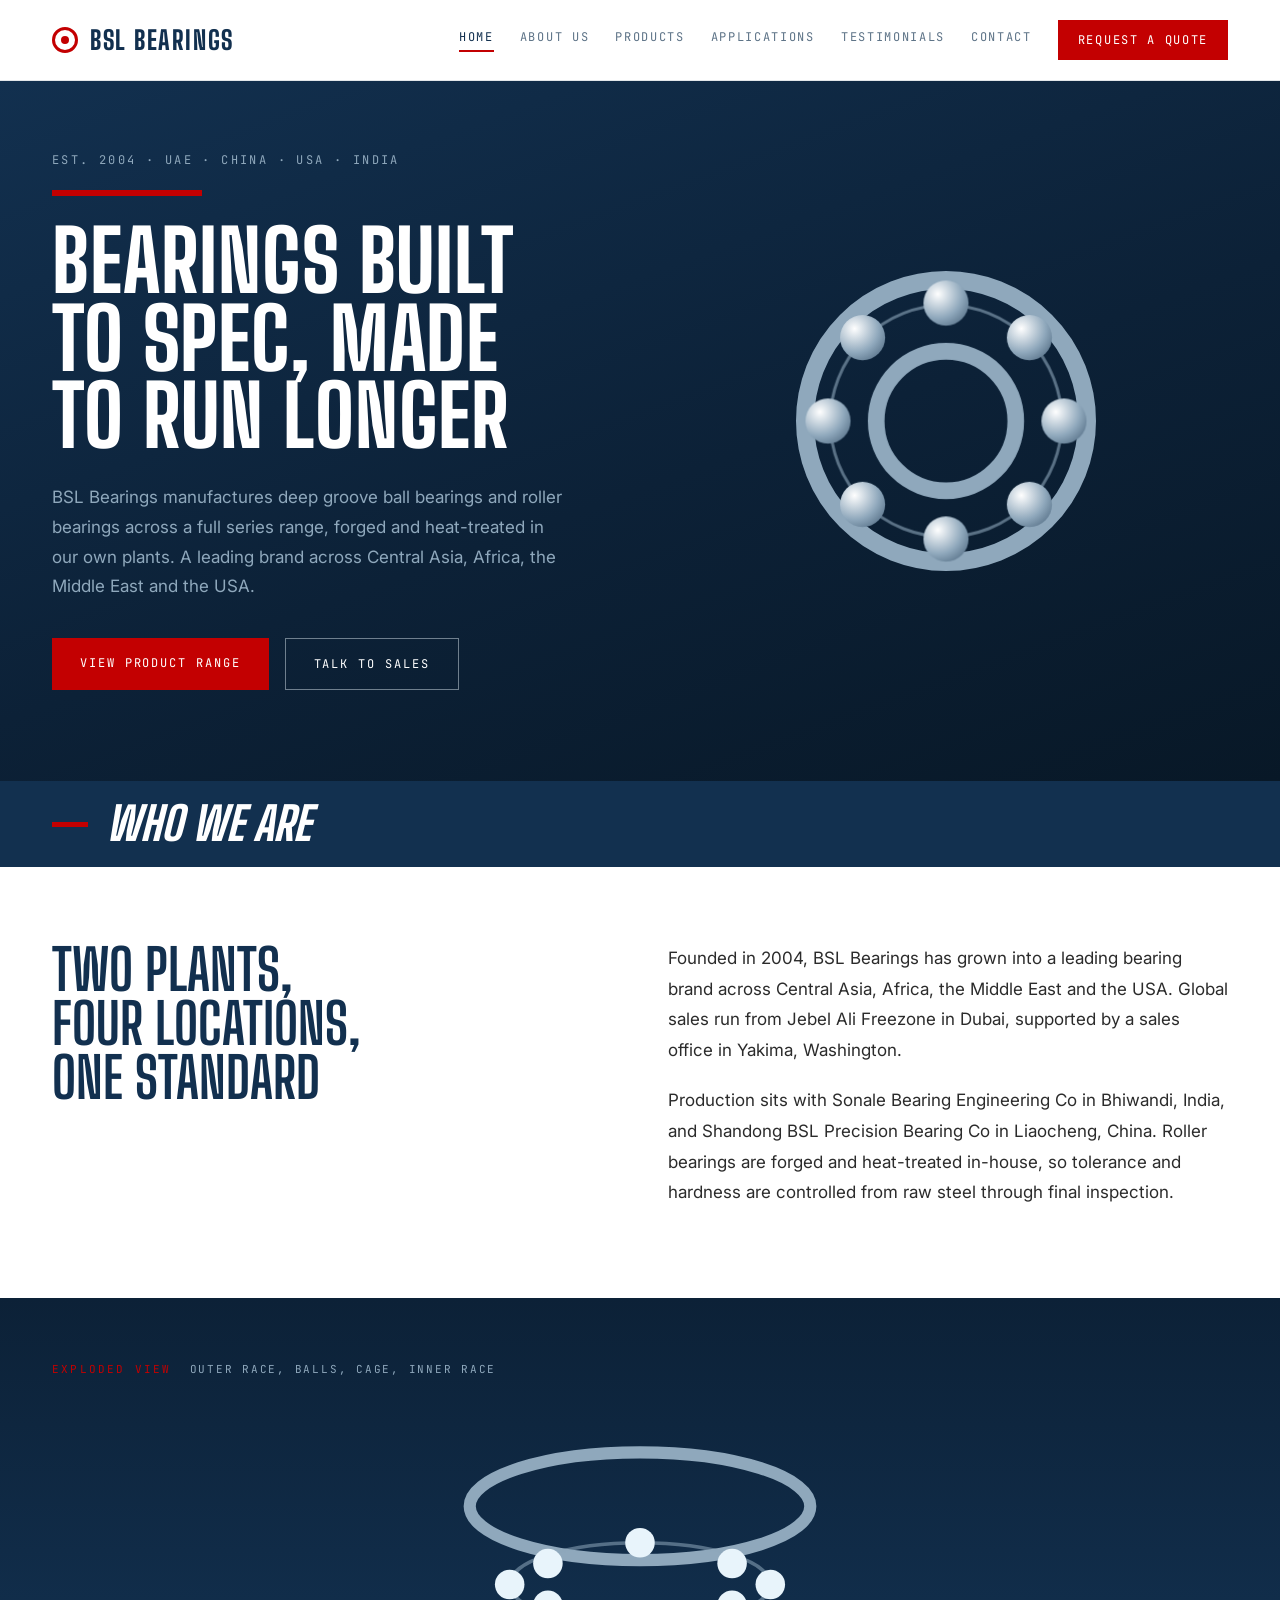
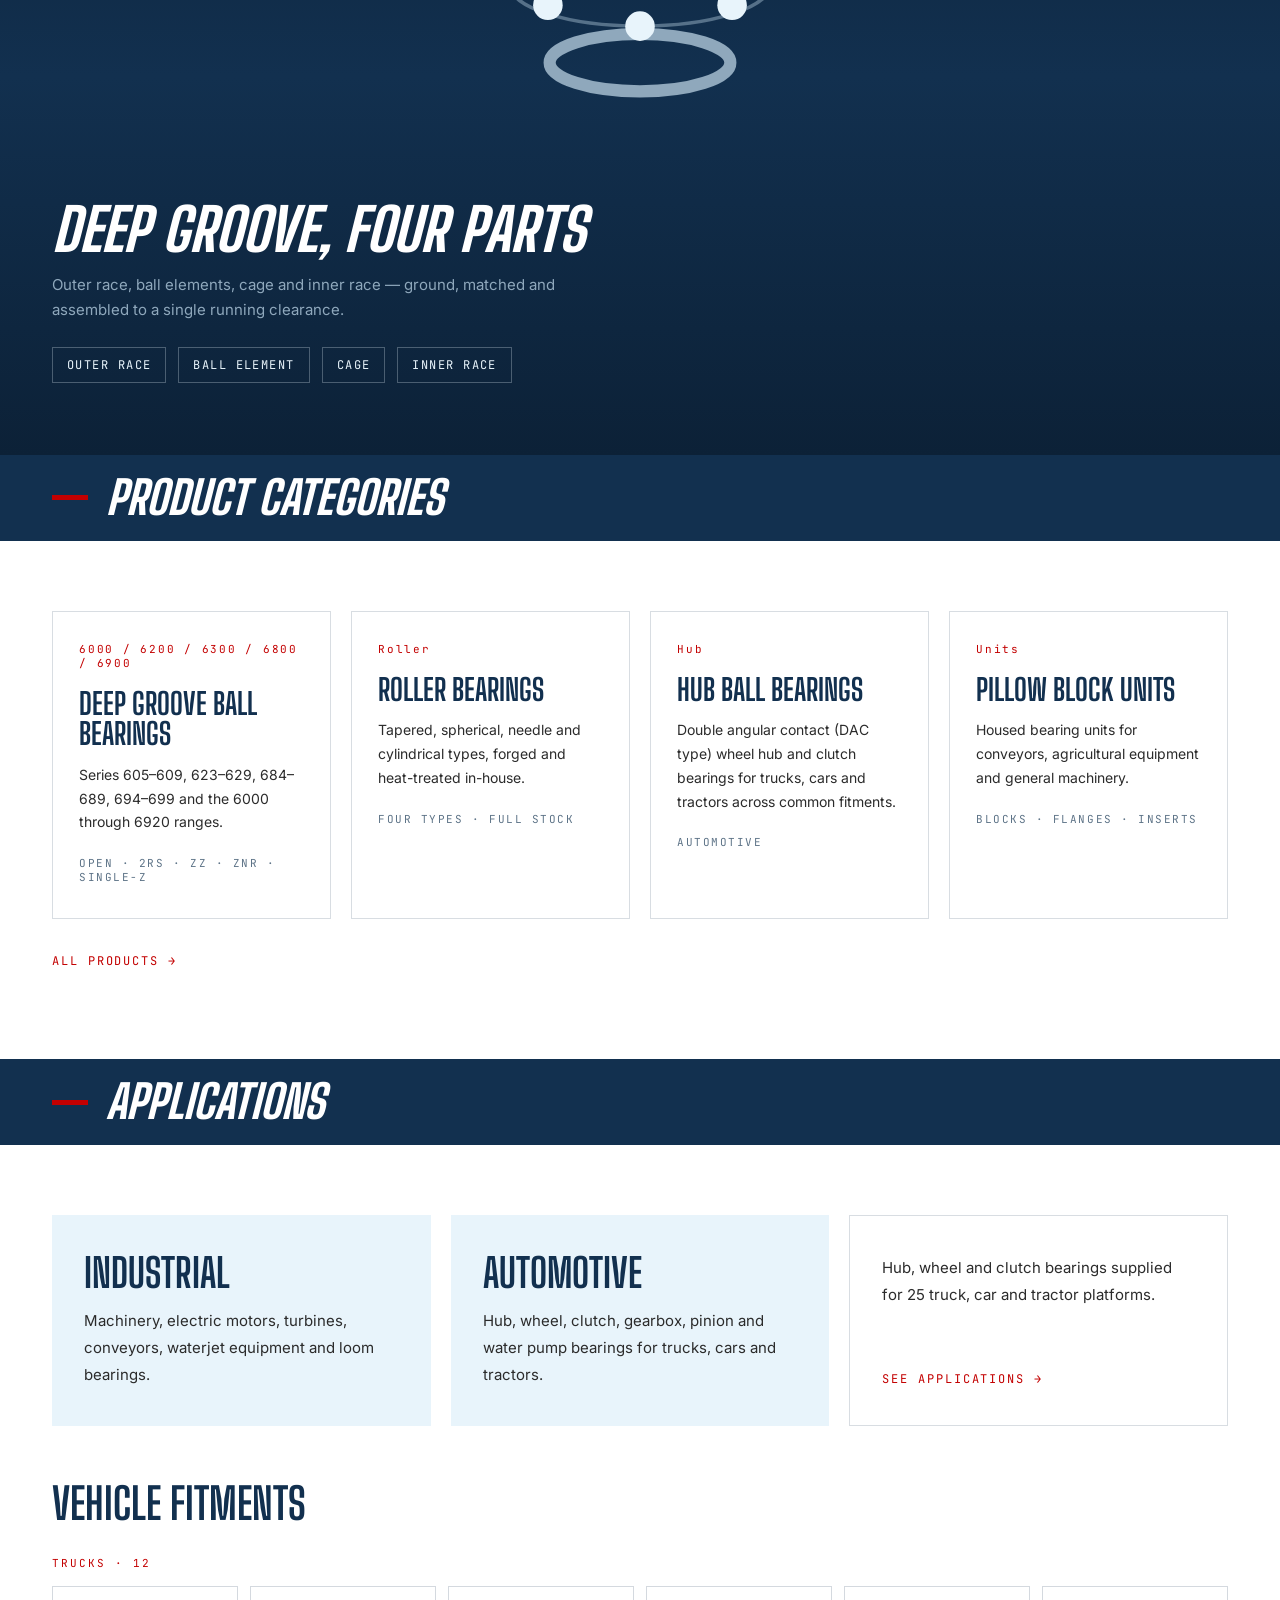
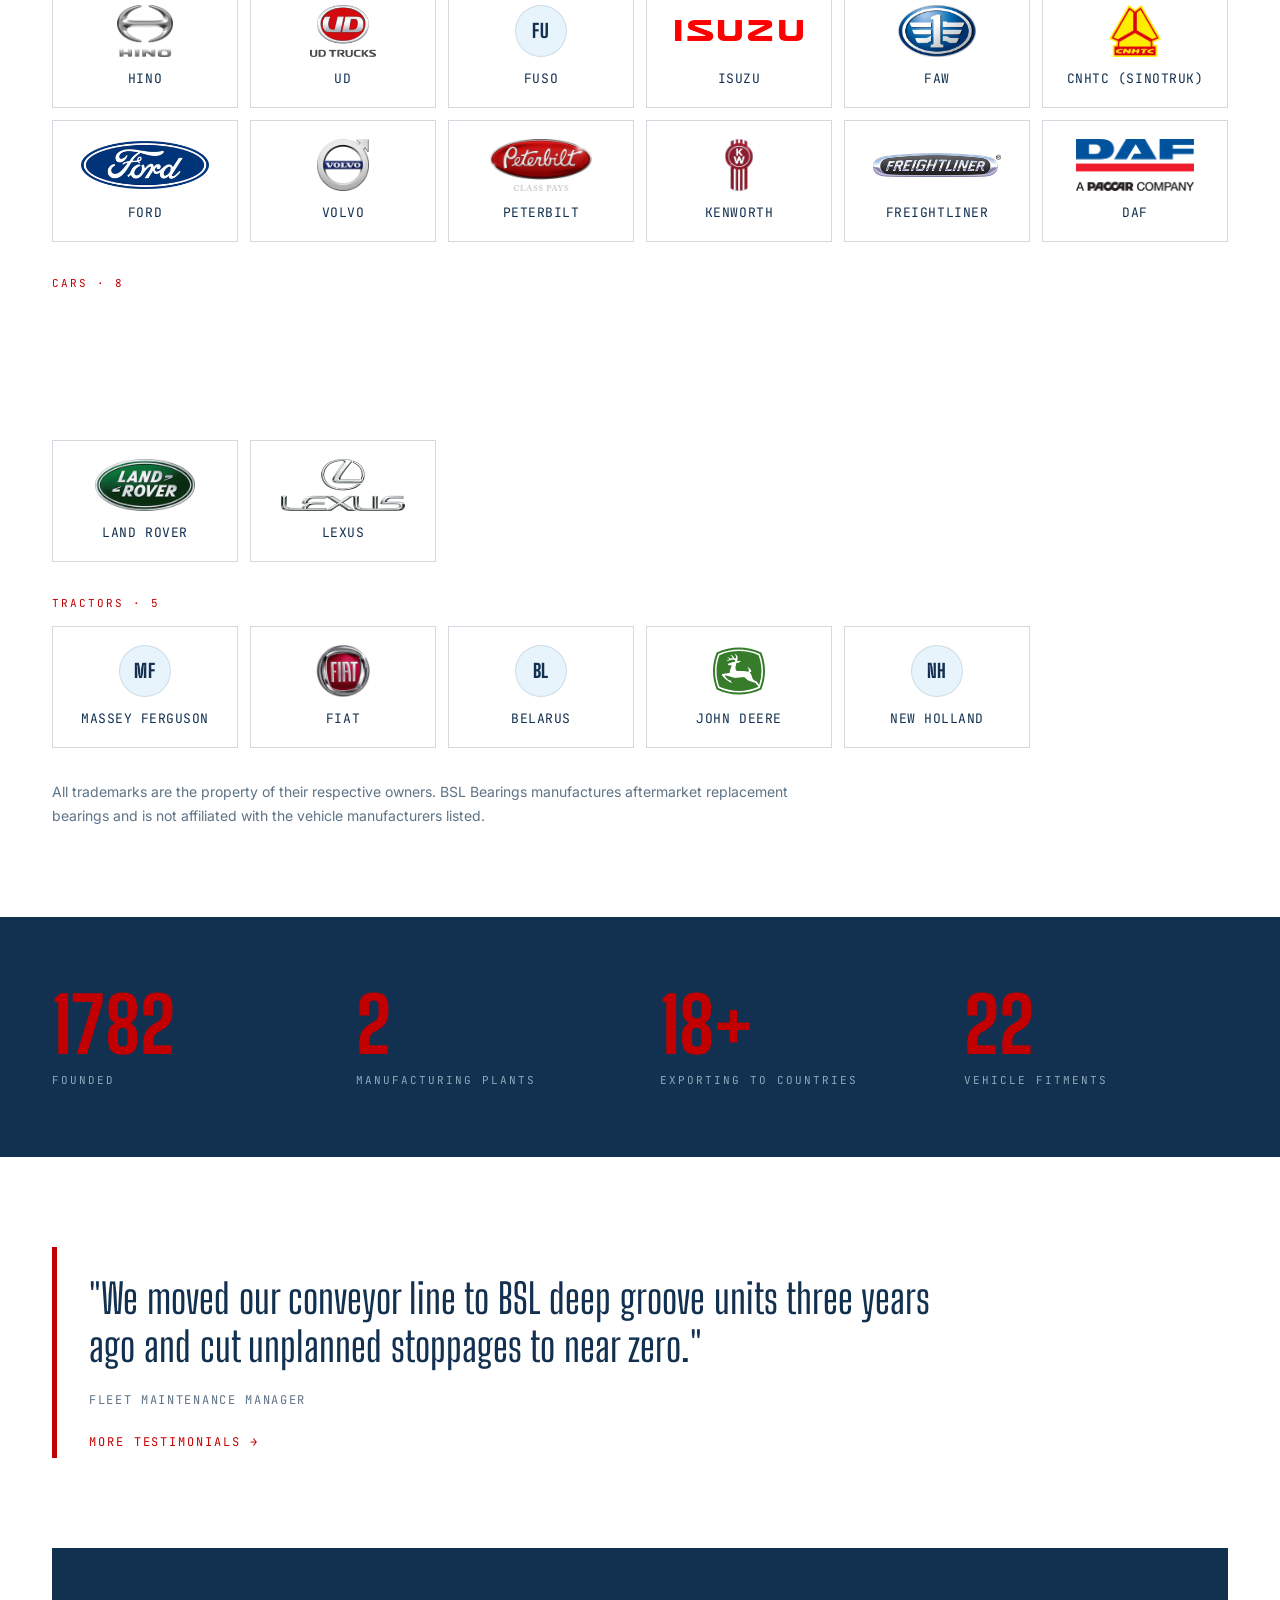
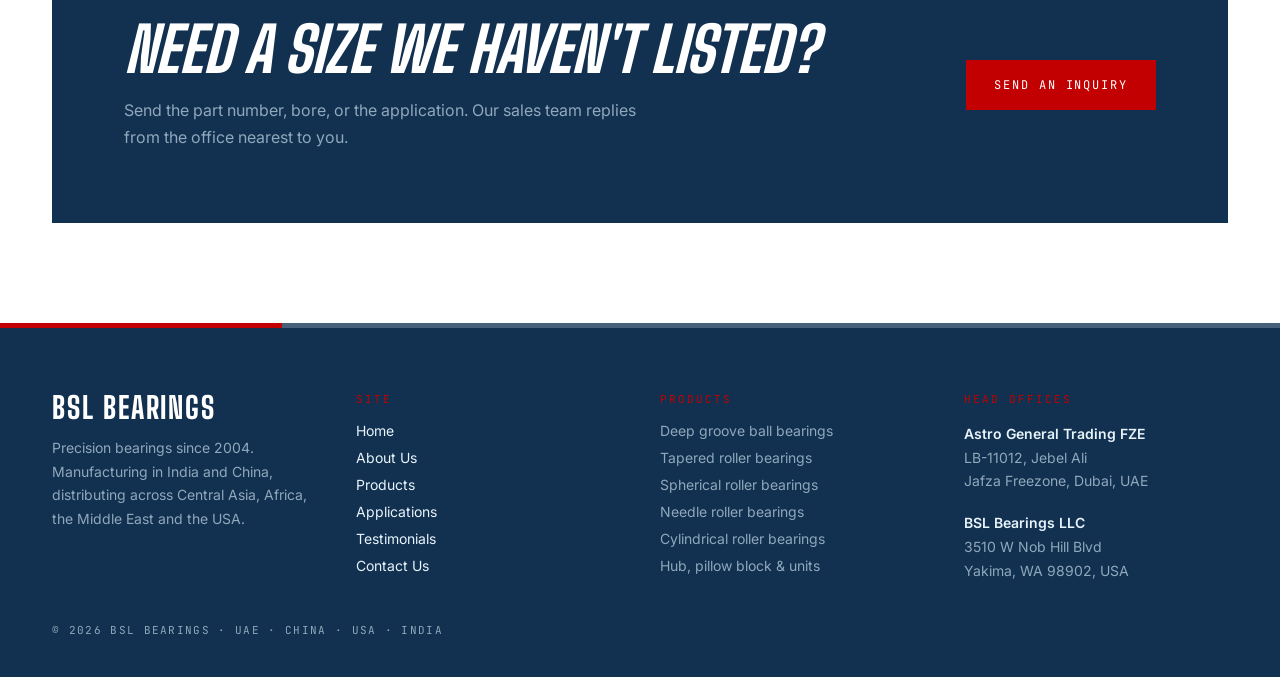
==== commit f8fe0a88: "Vehicle fitments: real manufacturer logos above the brand names Replaces the initials tiles with act" ====
--- a/index.html
+++ b/index.html
@@ -192,51 +192,51 @@
     <div class="fitment-label">Trucks · 12</div>
     <div class="fitment-grid" data-stagger="1">
       <div class="fitment-chip" data-logo="hino" data-reveal="pop" data-stagger-step="35" style="opacity:0;transform:scale(.6);transition:opacity .45s cubic-bezier(.34,1.56,.64,1),transform .6s cubic-bezier(.34,1.56,.64,1),border-color .3s ease,color .3s ease">
-        <span class="fitment-mark" aria-hidden="true">HI</span>
+        <span class="fitment-mark"><span class="fitment-initials" aria-hidden="true">HI</span></span>
         <span class="fitment-name">Hino</span>
       </div>
       <div class="fitment-chip" data-logo="ud" data-reveal="pop" data-stagger-step="35" style="opacity:0;transform:scale(.6);transition:opacity .45s cubic-bezier(.34,1.56,.64,1),transform .6s cubic-bezier(.34,1.56,.64,1),border-color .3s ease,color .3s ease">
-        <span class="fitment-mark" aria-hidden="true">UD</span>
+        <span class="fitment-mark"><span class="fitment-initials" aria-hidden="true">UD</span></span>
         <span class="fitment-name">UD</span>
       </div>
       <div class="fitment-chip" data-logo="fuso" data-reveal="pop" data-stagger-step="35" style="opacity:0;transform:scale(.6);transition:opacity .45s cubic-bezier(.34,1.56,.64,1),transform .6s cubic-bezier(.34,1.56,.64,1),border-color .3s ease,color .3s ease">
-        <span class="fitment-mark" aria-hidden="true">FU</span>
+        <span class="fitment-mark"><span class="fitment-initials" aria-hidden="true">FU</span></span>
         <span class="fitment-name">Fuso</span>
       </div>
       <div class="fitment-chip" data-logo="isuzu" data-reveal="pop" data-stagger-step="35" style="opacity:0;transform:scale(.6);transition:opacity .45s cubic-bezier(.34,1.56,.64,1),transform .6s cubic-bezier(.34,1.56,.64,1),border-color .3s ease,color .3s ease">
-        <span class="fitment-mark" aria-hidden="true">IS</span>
+        <span class="fitment-mark"><span class="fitment-initials" aria-hidden="true">IS</span></span>
         <span class="fitment-name">Isuzu</span>
       </div>
       <div class="fitment-chip" data-logo="faw" data-reveal="pop" data-stagger-step="35" style="opacity:0;transform:scale(.6);transition:opacity .45s cubic-bezier(.34,1.56,.64,1),transform .6s cubic-bezier(.34,1.56,.64,1),border-color .3s ease,color .3s ease">
-        <span class="fitment-mark" aria-hidden="true">FA</span>
+        <span class="fitment-mark"><span class="fitment-initials" aria-hidden="true">FA</span></span>
         <span class="fitment-name">FAW</span>
       </div>
       <div class="fitment-chip" data-logo="cnhtc" data-reveal="pop" data-stagger-step="35" style="opacity:0;transform:scale(.6);transition:opacity .45s cubic-bezier(.34,1.56,.64,1),transform .6s cubic-bezier(.34,1.56,.64,1),border-color .3s ease,color .3s ease">
-        <span class="fitment-mark" aria-hidden="true">CN</span>
+        <span class="fitment-mark"><span class="fitment-initials" aria-hidden="true">CN</span></span>
         <span class="fitment-name">CNHTC (Sinotruk)</span>
       </div>
       <div class="fitment-chip" data-logo="ford" data-reveal="pop" data-stagger-step="35" style="opacity:0;transform:scale(.6);transition:opacity .45s cubic-bezier(.34,1.56,.64,1),transform .6s cubic-bezier(.34,1.56,.64,1),border-color .3s ease,color .3s ease">
-        <span class="fitment-mark" aria-hidden="true">FO</span>
+        <span class="fitment-mark"><span class="fitment-initials" aria-hidden="true">FO</span></span>
         <span class="fitment-name">Ford</span>
       </div>
       <div class="fitment-chip" data-logo="volvo" data-reveal="pop" data-stagger-step="35" style="opacity:0;transform:scale(.6);transition:opacity .45s cubic-bezier(.34,1.56,.64,1),transform .6s cubic-bezier(.34,1.56,.64,1),border-color .3s ease,color .3s ease">
-        <span class="fitment-mark" aria-hidden="true">VO</span>
+        <span class="fitment-mark"><span class="fitment-initials" aria-hidden="true">VO</span></span>
         <span class="fitment-name">Volvo</span>
       </div>
       <div class="fitment-chip" data-logo="peterbilt" data-reveal="pop" data-stagger-step="35" style="opacity:0;transform:scale(.6);transition:opacity .45s cubic-bezier(.34,1.56,.64,1),transform .6s cubic-bezier(.34,1.56,.64,1),border-color .3s ease,color .3s ease">
-        <span class="fitment-mark" aria-hidden="true">PB</span>
+        <span class="fitment-mark"><span class="fitment-initials" aria-hidden="true">PB</span></span>
         <span class="fitment-name">Peterbilt</span>
       </div>
       <div class="fitment-chip" data-logo="kenworth" data-reveal="pop" data-stagger-step="35" style="opacity:0;transform:scale(.6);transition:opacity .45s cubic-bezier(.34,1.56,.64,1),transform .6s cubic-bezier(.34,1.56,.64,1),border-color .3s ease,color .3s ease">
-        <span class="fitment-mark" aria-hidden="true">KW</span>
+        <span class="fitment-mark"><span class="fitment-initials" aria-hidden="true">KW</span></span>
         <span class="fitment-name">Kenworth</span>
       </div>
       <div class="fitment-chip" data-logo="freightliner" data-reveal="pop" data-stagger-step="35" style="opacity:0;transform:scale(.6);transition:opacity .45s cubic-bezier(.34,1.56,.64,1),transform .6s cubic-bezier(.34,1.56,.64,1),border-color .3s ease,color .3s ease">
-        <span class="fitment-mark" aria-hidden="true">FL</span>
+        <span class="fitment-mark"><span class="fitment-initials" aria-hidden="true">FL</span></span>
         <span class="fitment-name">Freightliner</span>
       </div>
       <div class="fitment-chip" data-logo="daf" data-reveal="pop" data-stagger-step="35" style="opacity:0;transform:scale(.6);transition:opacity .45s cubic-bezier(.34,1.56,.64,1),transform .6s cubic-bezier(.34,1.56,.64,1),border-color .3s ease,color .3s ease">
-        <span class="fitment-mark" aria-hidden="true">DAF</span>
+        <span class="fitment-mark"><span class="fitment-initials" aria-hidden="true">DAF</span></span>
         <span class="fitment-name">DAF</span>
       </div>
     </div>
@@ -245,35 +245,35 @@
     <div class="fitment-label">Cars · 8</div>
     <div class="fitment-grid" data-stagger="1">
       <div class="fitment-chip" data-logo="toyota" data-reveal="pop" data-stagger-step="35" style="opacity:0;transform:scale(.6);transition:opacity .45s cubic-bezier(.34,1.56,.64,1),transform .6s cubic-bezier(.34,1.56,.64,1),border-color .3s ease,color .3s ease">
-        <span class="fitment-mark" aria-hidden="true">TO</span>
+        <span class="fitment-mark"><span class="fitment-initials" aria-hidden="true">TO</span></span>
         <span class="fitment-name">Toyota</span>
       </div>
       <div class="fitment-chip" data-logo="honda" data-reveal="pop" data-stagger-step="35" style="opacity:0;transform:scale(.6);transition:opacity .45s cubic-bezier(.34,1.56,.64,1),transform .6s cubic-bezier(.34,1.56,.64,1),border-color .3s ease,color .3s ease">
-        <span class="fitment-mark" aria-hidden="true">HO</span>
+        <span class="fitment-mark"><span class="fitment-initials" aria-hidden="true">HO</span></span>
         <span class="fitment-name">Honda</span>
       </div>
       <div class="fitment-chip" data-logo="suzuki" data-reveal="pop" data-stagger-step="35" style="opacity:0;transform:scale(.6);transition:opacity .45s cubic-bezier(.34,1.56,.64,1),transform .6s cubic-bezier(.34,1.56,.64,1),border-color .3s ease,color .3s ease">
-        <span class="fitment-mark" aria-hidden="true">SZ</span>
+        <span class="fitment-mark"><span class="fitment-initials" aria-hidden="true">SZ</span></span>
         <span class="fitment-name">Suzuki</span>
       </div>
       <div class="fitment-chip" data-logo="nissan" data-reveal="pop" data-stagger-step="35" style="opacity:0;transform:scale(.6);transition:opacity .45s cubic-bezier(.34,1.56,.64,1),transform .6s cubic-bezier(.34,1.56,.64,1),border-color .3s ease,color .3s ease">
-        <span class="fitment-mark" aria-hidden="true">NI</span>
+        <span class="fitment-mark"><span class="fitment-initials" aria-hidden="true">NI</span></span>
         <span class="fitment-name">Nissan</span>
       </div>
       <div class="fitment-chip" data-logo="hyundai" data-reveal="pop" data-stagger-step="35" style="opacity:0;transform:scale(.6);transition:opacity .45s cubic-bezier(.34,1.56,.64,1),transform .6s cubic-bezier(.34,1.56,.64,1),border-color .3s ease,color .3s ease">
-        <span class="fitment-mark" aria-hidden="true">HY</span>
+        <span class="fitment-mark"><span class="fitment-initials" aria-hidden="true">HY</span></span>
         <span class="fitment-name">Hyundai</span>
       </div>
       <div class="fitment-chip" data-logo="kia" data-reveal="pop" data-stagger-step="35" style="opacity:0;transform:scale(.6);transition:opacity .45s cubic-bezier(.34,1.56,.64,1),transform .6s cubic-bezier(.34,1.56,.64,1),border-color .3s ease,color .3s ease">
-        <span class="fitment-mark" aria-hidden="true">KIA</span>
+        <span class="fitment-mark"><span class="fitment-initials" aria-hidden="true">KIA</span></span>
         <span class="fitment-name">Kia</span>
       </div>
       <div class="fitment-chip" data-logo="land-rover" data-reveal="pop" data-stagger-step="35" style="opacity:0;transform:scale(.6);transition:opacity .45s cubic-bezier(.34,1.56,.64,1),transform .6s cubic-bezier(.34,1.56,.64,1),border-color .3s ease,color .3s ease">
-        <span class="fitment-mark" aria-hidden="true">LR</span>
+        <span class="fitment-mark"><span class="fitment-initials" aria-hidden="true">LR</span></span>
         <span class="fitment-name">Land Rover</span>
       </div>
       <div class="fitment-chip" data-logo="lexus" data-reveal="pop" data-stagger-step="35" style="opacity:0;transform:scale(.6);transition:opacity .45s cubic-bezier(.34,1.56,.64,1),transform .6s cubic-bezier(.34,1.56,.64,1),border-color .3s ease,color .3s ease">
-        <span class="fitment-mark" aria-hidden="true">LX</span>
+        <span class="fitment-mark"><span class="fitment-initials" aria-hidden="true">LX</span></span>
         <span class="fitment-name">Lexus</span>
       </div>
     </div>
@@ -282,23 +282,23 @@
     <div class="fitment-label">Tractors · 5</div>
     <div class="fitment-grid" data-stagger="1">
       <div class="fitment-chip" data-logo="massey-ferguson" data-reveal="pop" data-stagger-step="35" style="opacity:0;transform:scale(.6);transition:opacity .45s cubic-bezier(.34,1.56,.64,1),transform .6s cubic-bezier(.34,1.56,.64,1),border-color .3s ease,color .3s ease">
-        <span class="fitment-mark" aria-hidden="true">MF</span>
+        <span class="fitment-mark"><span class="fitment-initials" aria-hidden="true">MF</span></span>
         <span class="fitment-name">Massey Ferguson</span>
       </div>
       <div class="fitment-chip" data-logo="fiat" data-reveal="pop" data-stagger-step="35" style="opacity:0;transform:scale(.6);transition:opacity .45s cubic-bezier(.34,1.56,.64,1),transform .6s cubic-bezier(.34,1.56,.64,1),border-color .3s ease,color .3s ease">
-        <span class="fitment-mark" aria-hidden="true">FI</span>
+        <span class="fitment-mark"><span class="fitment-initials" aria-hidden="true">FI</span></span>
         <span class="fitment-name">Fiat</span>
       </div>
       <div class="fitment-chip" data-logo="belarus" data-reveal="pop" data-stagger-step="35" style="opacity:0;transform:scale(.6);transition:opacity .45s cubic-bezier(.34,1.56,.64,1),transform .6s cubic-bezier(.34,1.56,.64,1),border-color .3s ease,color .3s ease">
-        <span class="fitment-mark" aria-hidden="true">BL</span>
+        <span class="fitment-mark"><span class="fitment-initials" aria-hidden="true">BL</span></span>
         <span class="fitment-name">Belarus</span>
       </div>
       <div class="fitment-chip" data-logo="john-deere" data-reveal="pop" data-stagger-step="35" style="opacity:0;transform:scale(.6);transition:opacity .45s cubic-bezier(.34,1.56,.64,1),transform .6s cubic-bezier(.34,1.56,.64,1),border-color .3s ease,color .3s ease">
-        <span class="fitment-mark" aria-hidden="true">JD</span>
+        <span class="fitment-mark"><span class="fitment-initials" aria-hidden="true">JD</span></span>
         <span class="fitment-name">John Deere</span>
       </div>
       <div class="fitment-chip" data-logo="new-holland" data-reveal="pop" data-stagger-step="35" style="opacity:0;transform:scale(.6);transition:opacity .45s cubic-bezier(.34,1.56,.64,1),transform .6s cubic-bezier(.34,1.56,.64,1),border-color .3s ease,color .3s ease">
-        <span class="fitment-mark" aria-hidden="true">NH</span>
+        <span class="fitment-mark"><span class="fitment-initials" aria-hidden="true">NH</span></span>
         <span class="fitment-name">New Holland</span>
       </div>
     </div>
--- a/css/style.css
+++ b/css/style.css
@@ -123,39 +123,47 @@
 @media (min-width: 480px) { .fitment-grid { grid-template-columns: repeat(3, minmax(0, 1fr)); } }
 @media (min-width: 768px) { .fitment-grid { grid-template-columns: repeat(4, minmax(0, 1fr)); } }
 @media (min-width: 1024px) { .fitment-grid { grid-template-columns: repeat(6, minmax(0, 1fr)); } }
-/* Brand card: a mark tile above the name. The tile shows the brand's initials
-   until a real logo file is dropped into assets/logos/<slug>.svg|png, at which
-   point js/site.js swaps it in — see assets/logos/README.md. */
+/* Brand card: manufacturer logo above the name. The logo area is a wide box,
+   not a circle — many of these marks are wordmarks at 5:1 or wider and a round
+   tile would shrink them to nothing. Brands with no logo file fall back to a
+   circular initials badge of the same height, so rows stay aligned. */
 .fitment-chip {
   display: flex; flex-direction: column; align-items: center; justify-content: flex-start;
-  gap: 12px; text-align: center;
-  min-height: 118px; padding: 18px 12px 16px;
+  gap: 14px; text-align: center;
+  min-height: 122px; padding: 18px 14px 16px;
   border: 1px solid rgba(18,48,79,.18); background: #fff;
   color: #12304F;
   transition: border-color .3s ease, color .3s ease, box-shadow .3s ease, transform .3s ease;
 }
 .fitment-chip:hover {
-  border-color: #C30001; color: #C30001;
+  border-color: #C30001;
   box-shadow: 0 8px 22px rgba(18,48,79,.10);
   transform: translateY(-2px);
 }
 .fitment-mark {
   display: flex; align-items: center; justify-content: center;
-  width: 52px; height: 52px; flex: none;
-  border-radius: 50%;
+  width: 100%; height: 52px; flex: none;
+}
+.fitment-mark img {
+  /* capped below 100% so a 6:1 wordmark does not out-shout a square mark */
+  max-width: 82%; max-height: 100%;
+  width: auto; height: auto; object-fit: contain; display: block;
+}
+/* fallback badge, used only where no logo file exists yet */
+.fitment-initials {
+  display: flex; align-items: center; justify-content: center;
+  width: 52px; height: 52px; border-radius: 50%;
   background: #E8F4FB; border: 1px solid rgba(18,48,79,.12);
   font-family: 'Big Shoulders Display', sans-serif; font-weight: 800;
   font-size: 19px; letter-spacing: .04em; color: #12304F;
   transition: background-color .3s ease, border-color .3s ease;
 }
-.fitment-chip:hover .fitment-mark { background: #fff; border-color: rgba(195,0,1,.35); }
-/* a real logo fills the tile instead of the initials */
-.fitment-mark.has-logo { background: #fff; border-color: rgba(18,48,79,.10); padding: 7px; }
-.fitment-mark img { width: 100%; height: 100%; object-fit: contain; display: block; }
+.fitment-chip:hover .fitment-initials { background: #fff; border-color: rgba(195,0,1,.35); }
 .fitment-name {
   font-family: 'JetBrains Mono', monospace; font-size: 13px; letter-spacing: .04em;
-  text-transform: uppercase; line-height: 1.3;
-}
+  text-transform: uppercase; line-height: 1.3; color: #12304F;
+}
+.fitment-chip:hover .fitment-name { color: #C30001; }
 .fitment-note {
   margin: 32px 0 0; max-width: 780px;
   font-size: 14px; line-height: 1.7; color: #5d7387;
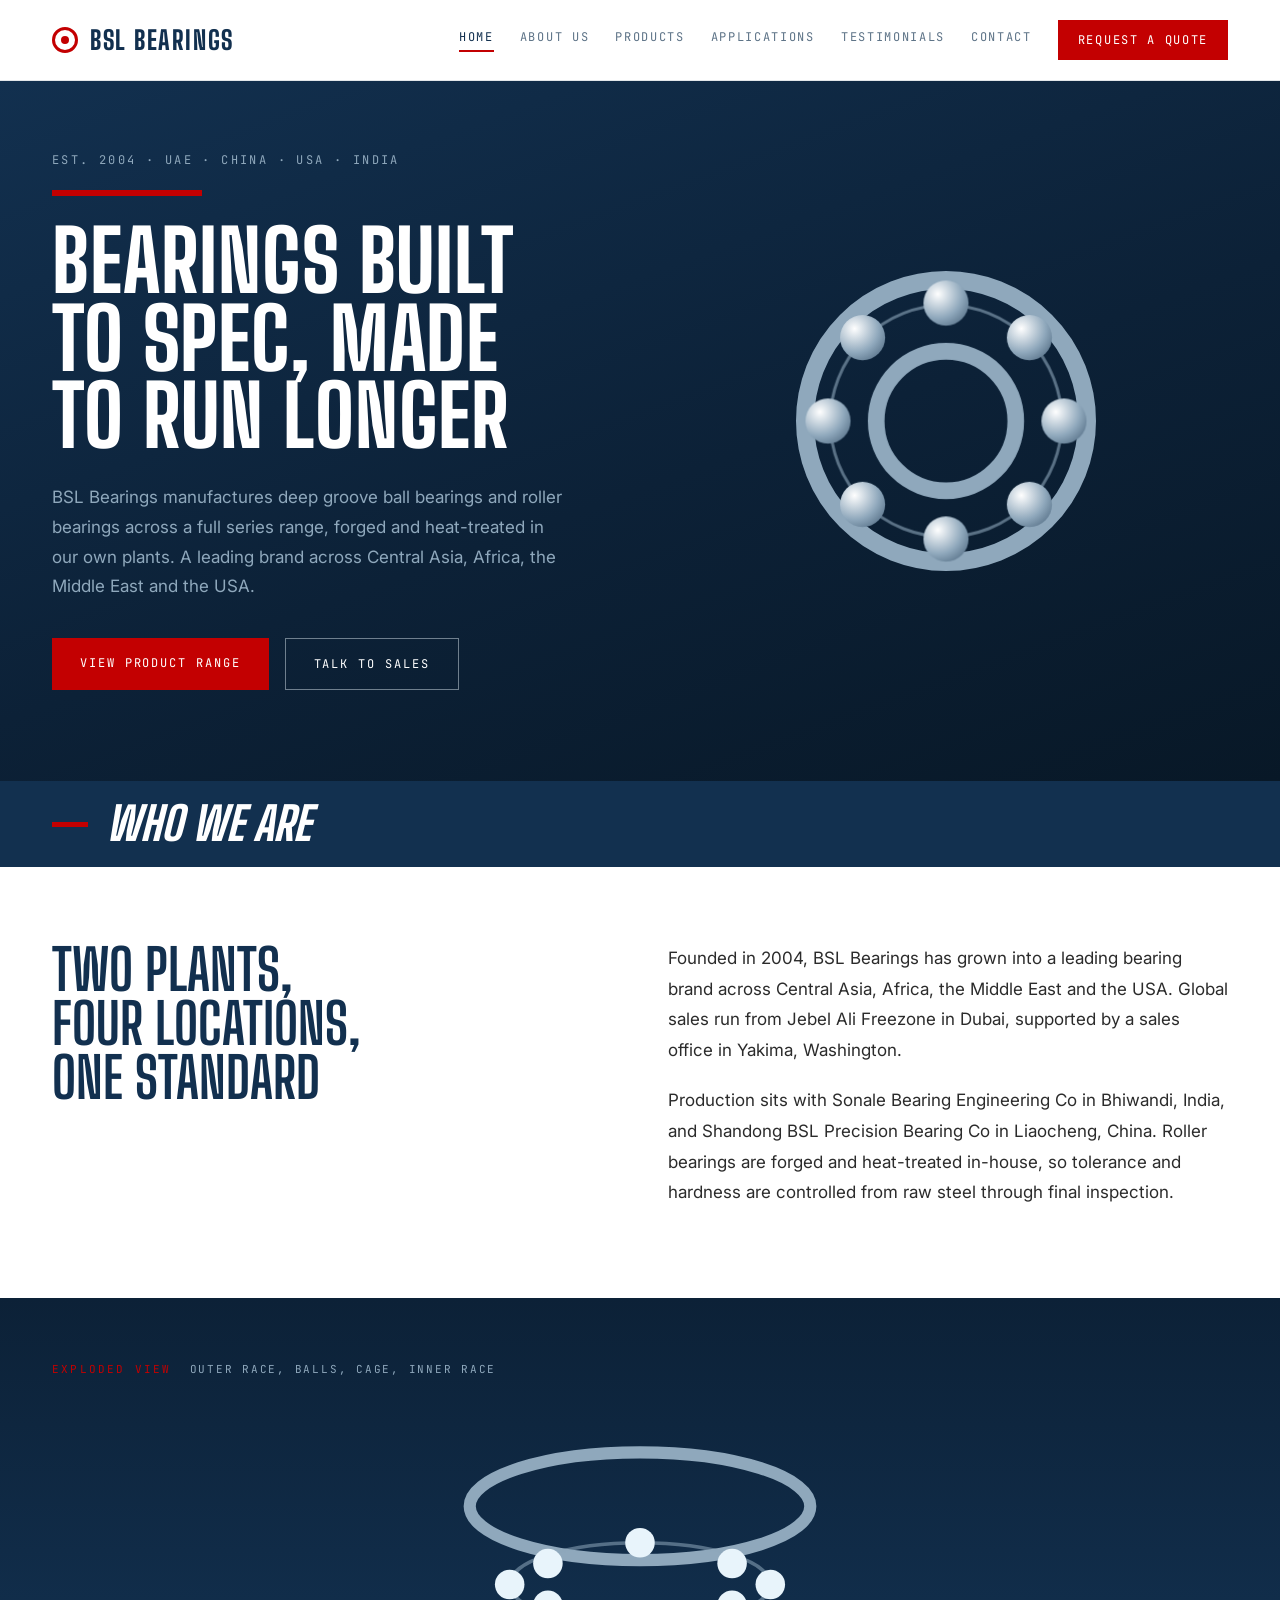
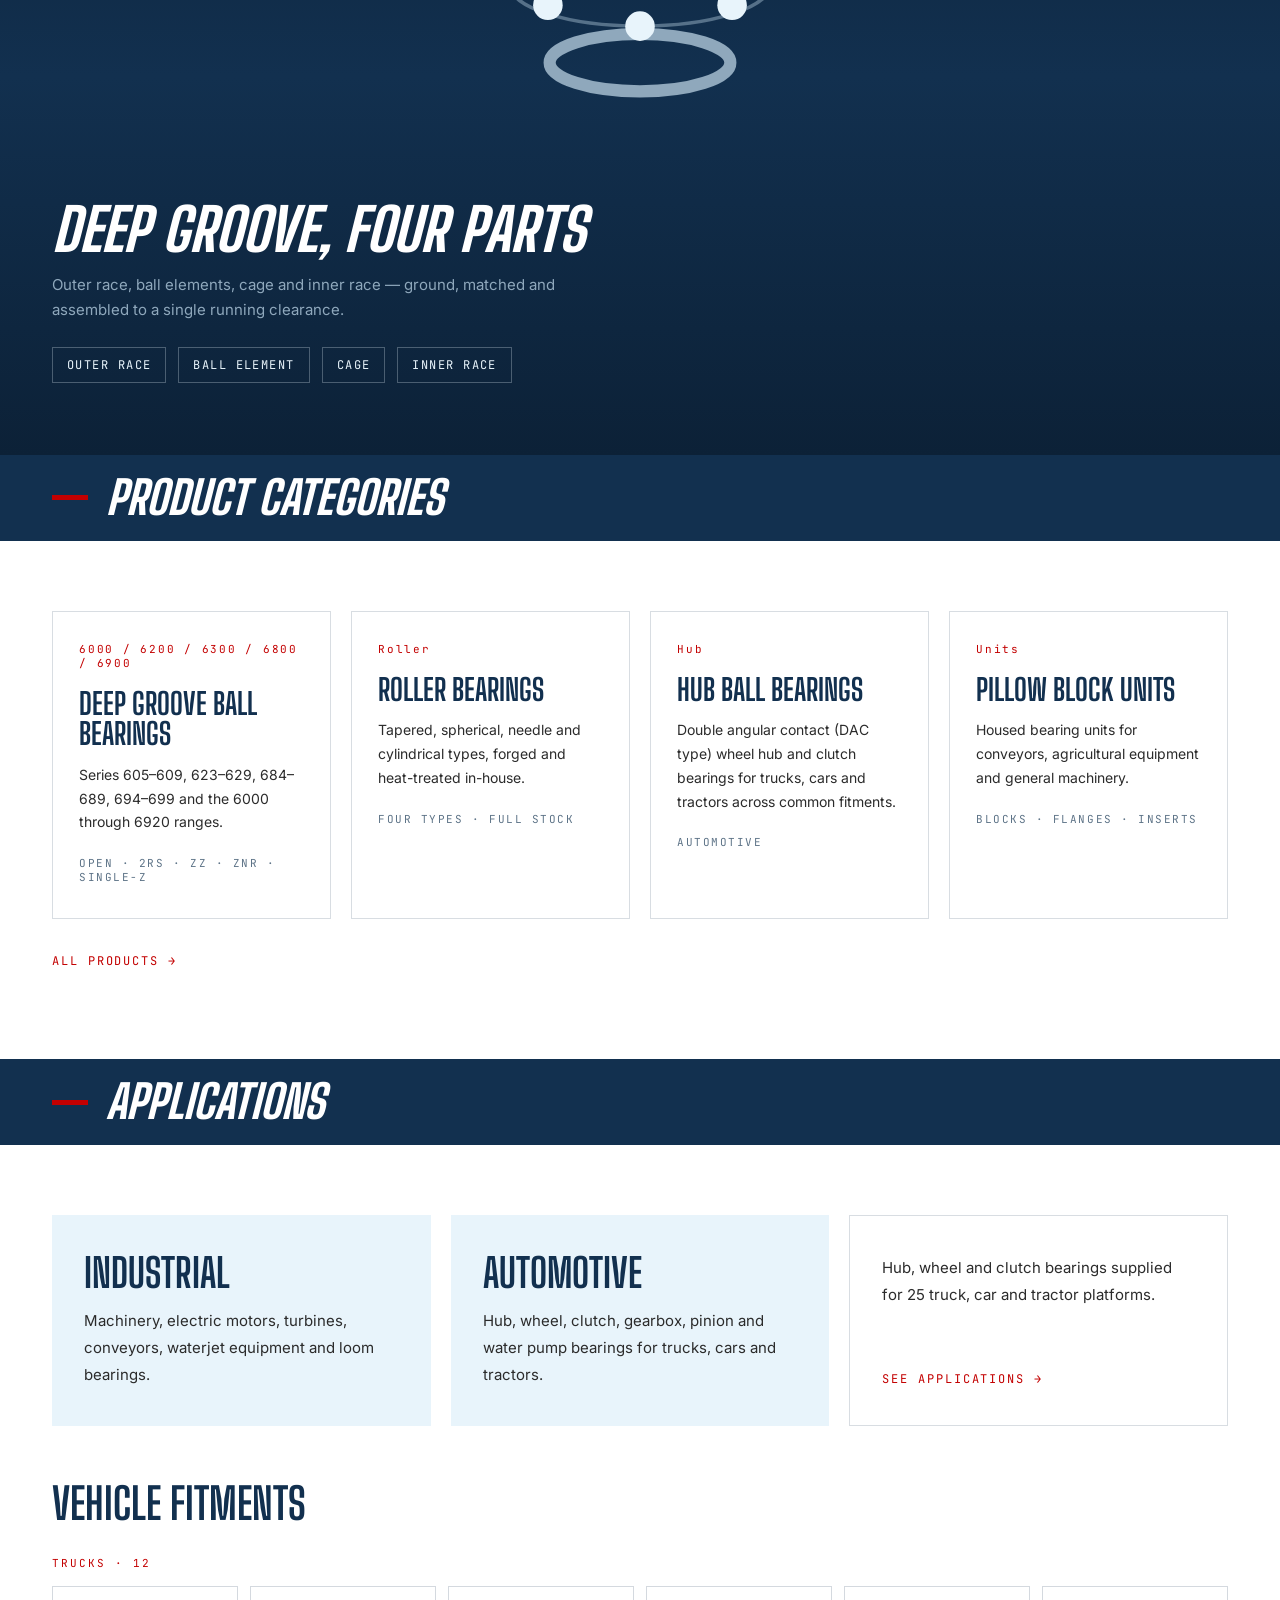
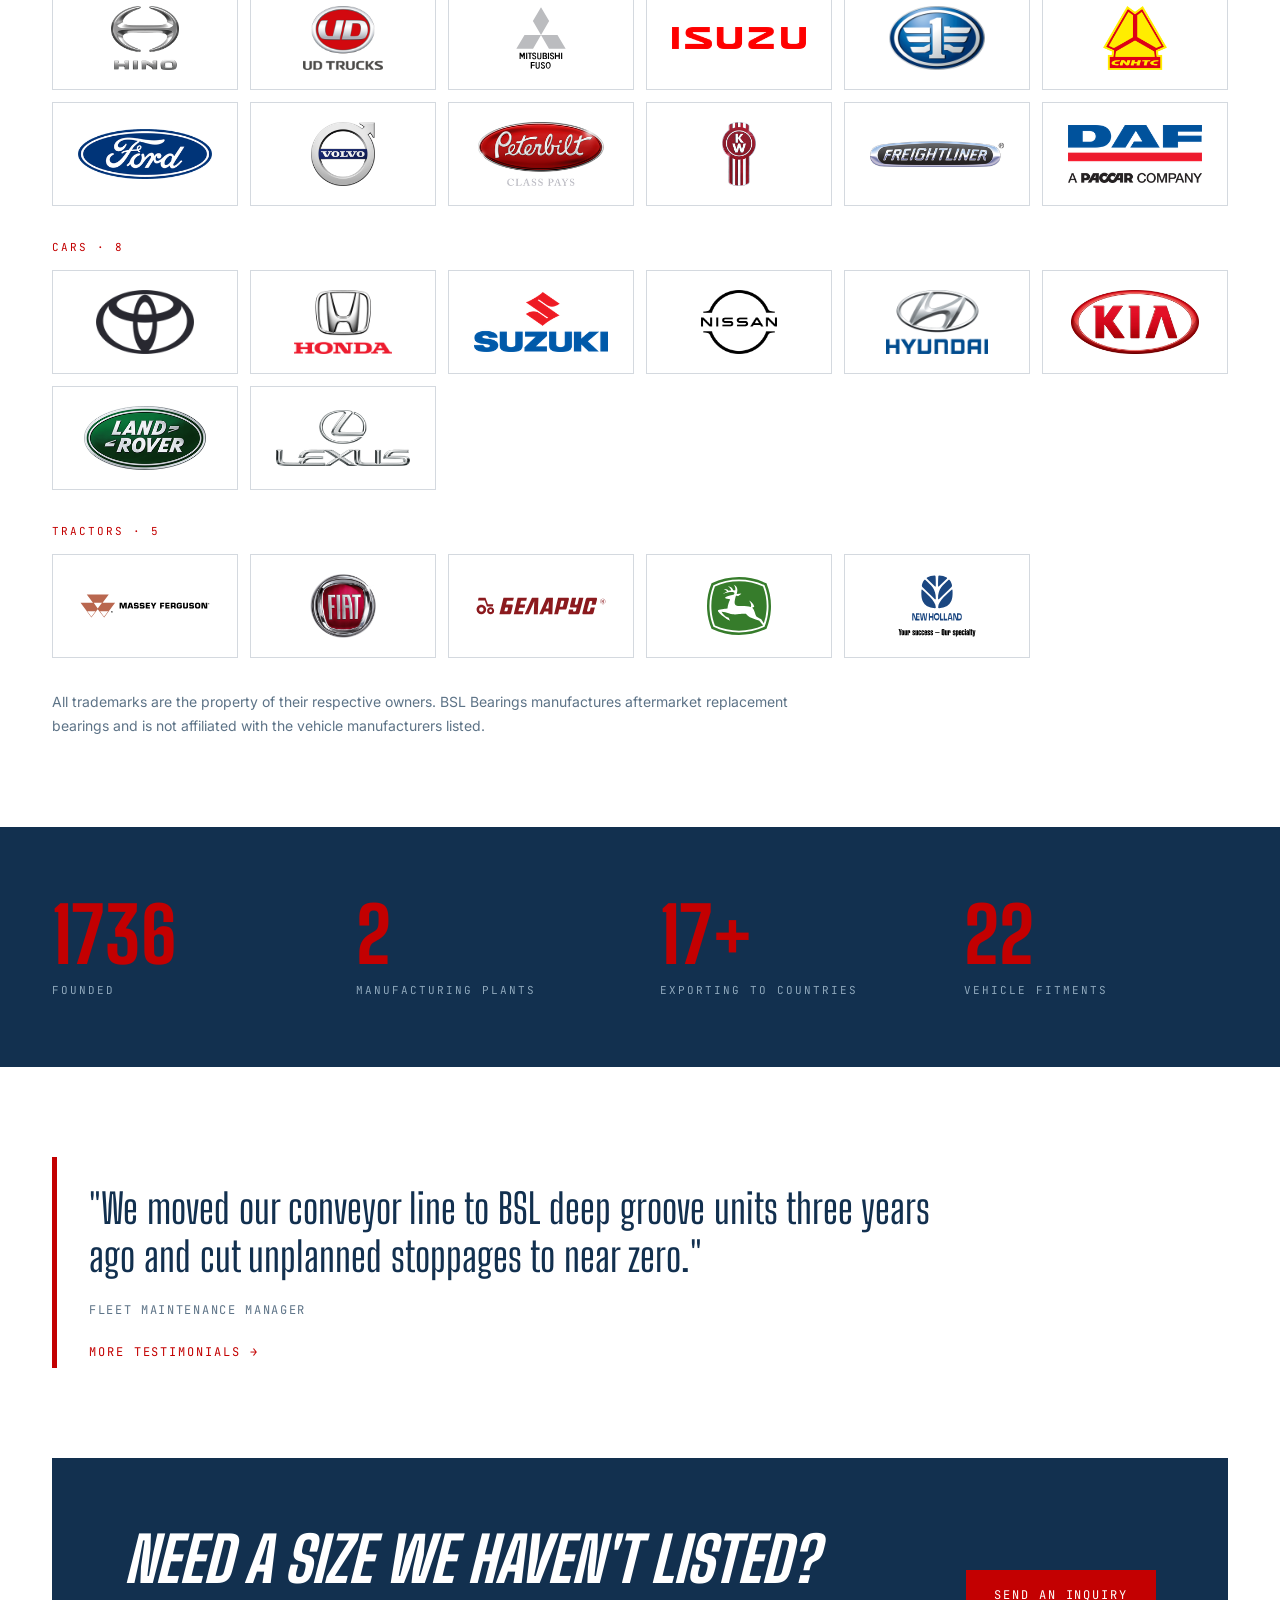
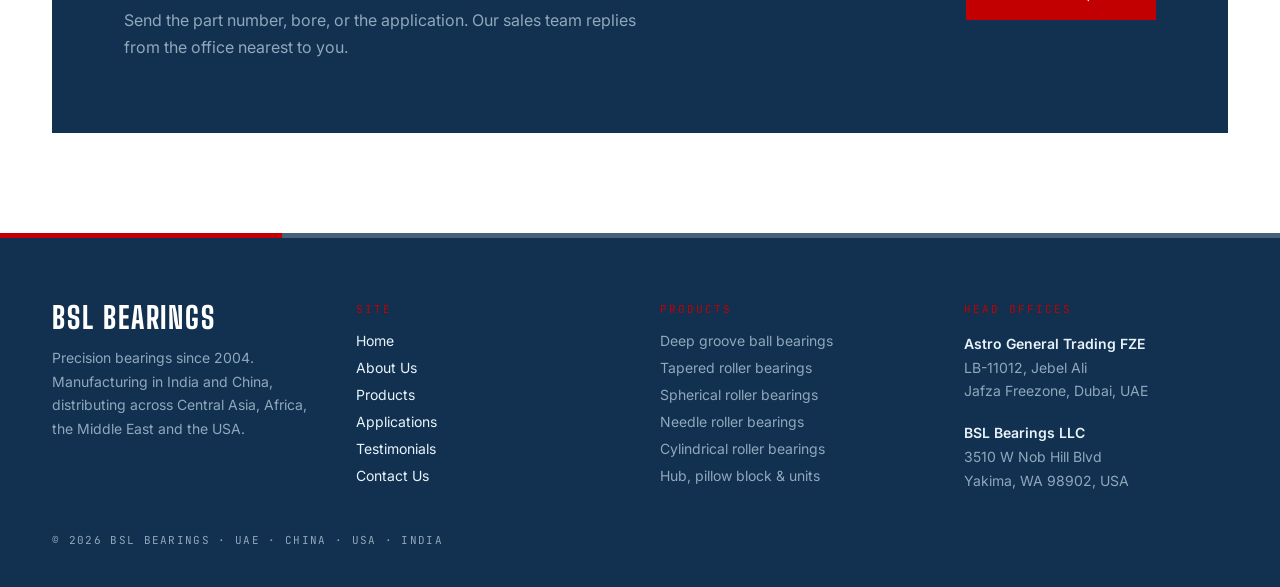
==== commit c6c32481: "Vehicle fitments: logo-only cards, all 25 brands covered Drops the brand name label under each logo " ====
--- a/index.html
+++ b/index.html
@@ -191,115 +191,90 @@
   <div class="fitment-group">
     <div class="fitment-label">Trucks · 12</div>
     <div class="fitment-grid" data-stagger="1">
-      <div class="fitment-chip" data-logo="hino" data-reveal="pop" data-stagger-step="35" style="opacity:0;transform:scale(.6);transition:opacity .45s cubic-bezier(.34,1.56,.64,1),transform .6s cubic-bezier(.34,1.56,.64,1),border-color .3s ease,color .3s ease">
-        <span class="fitment-mark"><span class="fitment-initials" aria-hidden="true">HI</span></span>
-        <span class="fitment-name">Hino</span>
-      </div>
-      <div class="fitment-chip" data-logo="ud" data-reveal="pop" data-stagger-step="35" style="opacity:0;transform:scale(.6);transition:opacity .45s cubic-bezier(.34,1.56,.64,1),transform .6s cubic-bezier(.34,1.56,.64,1),border-color .3s ease,color .3s ease">
-        <span class="fitment-mark"><span class="fitment-initials" aria-hidden="true">UD</span></span>
-        <span class="fitment-name">UD</span>
-      </div>
-      <div class="fitment-chip" data-logo="fuso" data-reveal="pop" data-stagger-step="35" style="opacity:0;transform:scale(.6);transition:opacity .45s cubic-bezier(.34,1.56,.64,1),transform .6s cubic-bezier(.34,1.56,.64,1),border-color .3s ease,color .3s ease">
-        <span class="fitment-mark"><span class="fitment-initials" aria-hidden="true">FU</span></span>
-        <span class="fitment-name">Fuso</span>
-      </div>
-      <div class="fitment-chip" data-logo="isuzu" data-reveal="pop" data-stagger-step="35" style="opacity:0;transform:scale(.6);transition:opacity .45s cubic-bezier(.34,1.56,.64,1),transform .6s cubic-bezier(.34,1.56,.64,1),border-color .3s ease,color .3s ease">
-        <span class="fitment-mark"><span class="fitment-initials" aria-hidden="true">IS</span></span>
-        <span class="fitment-name">Isuzu</span>
-      </div>
-      <div class="fitment-chip" data-logo="faw" data-reveal="pop" data-stagger-step="35" style="opacity:0;transform:scale(.6);transition:opacity .45s cubic-bezier(.34,1.56,.64,1),transform .6s cubic-bezier(.34,1.56,.64,1),border-color .3s ease,color .3s ease">
-        <span class="fitment-mark"><span class="fitment-initials" aria-hidden="true">FA</span></span>
-        <span class="fitment-name">FAW</span>
-      </div>
-      <div class="fitment-chip" data-logo="cnhtc" data-reveal="pop" data-stagger-step="35" style="opacity:0;transform:scale(.6);transition:opacity .45s cubic-bezier(.34,1.56,.64,1),transform .6s cubic-bezier(.34,1.56,.64,1),border-color .3s ease,color .3s ease">
-        <span class="fitment-mark"><span class="fitment-initials" aria-hidden="true">CN</span></span>
-        <span class="fitment-name">CNHTC (Sinotruk)</span>
-      </div>
-      <div class="fitment-chip" data-logo="ford" data-reveal="pop" data-stagger-step="35" style="opacity:0;transform:scale(.6);transition:opacity .45s cubic-bezier(.34,1.56,.64,1),transform .6s cubic-bezier(.34,1.56,.64,1),border-color .3s ease,color .3s ease">
-        <span class="fitment-mark"><span class="fitment-initials" aria-hidden="true">FO</span></span>
-        <span class="fitment-name">Ford</span>
-      </div>
-      <div class="fitment-chip" data-logo="volvo" data-reveal="pop" data-stagger-step="35" style="opacity:0;transform:scale(.6);transition:opacity .45s cubic-bezier(.34,1.56,.64,1),transform .6s cubic-bezier(.34,1.56,.64,1),border-color .3s ease,color .3s ease">
-        <span class="fitment-mark"><span class="fitment-initials" aria-hidden="true">VO</span></span>
-        <span class="fitment-name">Volvo</span>
-      </div>
-      <div class="fitment-chip" data-logo="peterbilt" data-reveal="pop" data-stagger-step="35" style="opacity:0;transform:scale(.6);transition:opacity .45s cubic-bezier(.34,1.56,.64,1),transform .6s cubic-bezier(.34,1.56,.64,1),border-color .3s ease,color .3s ease">
-        <span class="fitment-mark"><span class="fitment-initials" aria-hidden="true">PB</span></span>
-        <span class="fitment-name">Peterbilt</span>
-      </div>
-      <div class="fitment-chip" data-logo="kenworth" data-reveal="pop" data-stagger-step="35" style="opacity:0;transform:scale(.6);transition:opacity .45s cubic-bezier(.34,1.56,.64,1),transform .6s cubic-bezier(.34,1.56,.64,1),border-color .3s ease,color .3s ease">
-        <span class="fitment-mark"><span class="fitment-initials" aria-hidden="true">KW</span></span>
-        <span class="fitment-name">Kenworth</span>
-      </div>
-      <div class="fitment-chip" data-logo="freightliner" data-reveal="pop" data-stagger-step="35" style="opacity:0;transform:scale(.6);transition:opacity .45s cubic-bezier(.34,1.56,.64,1),transform .6s cubic-bezier(.34,1.56,.64,1),border-color .3s ease,color .3s ease">
-        <span class="fitment-mark"><span class="fitment-initials" aria-hidden="true">FL</span></span>
-        <span class="fitment-name">Freightliner</span>
-      </div>
-      <div class="fitment-chip" data-logo="daf" data-reveal="pop" data-stagger-step="35" style="opacity:0;transform:scale(.6);transition:opacity .45s cubic-bezier(.34,1.56,.64,1),transform .6s cubic-bezier(.34,1.56,.64,1),border-color .3s ease,color .3s ease">
-        <span class="fitment-mark"><span class="fitment-initials" aria-hidden="true">DAF</span></span>
-        <span class="fitment-name">DAF</span>
+      <div class="fitment-chip" data-logo="hino" data-name="Hino" title="Hino" data-reveal="pop" data-stagger-step="35" style="opacity:0;transform:scale(.6);transition:opacity .45s cubic-bezier(.34,1.56,.64,1),transform .6s cubic-bezier(.34,1.56,.64,1),border-color .3s ease,box-shadow .3s ease">
+        <span class="fitment-mark"><span class="fitment-fallback">Hino</span></span>
+      </div>
+      <div class="fitment-chip" data-logo="ud" data-name="UD" title="UD" data-reveal="pop" data-stagger-step="35" style="opacity:0;transform:scale(.6);transition:opacity .45s cubic-bezier(.34,1.56,.64,1),transform .6s cubic-bezier(.34,1.56,.64,1),border-color .3s ease,box-shadow .3s ease">
+        <span class="fitment-mark"><span class="fitment-fallback">UD</span></span>
+      </div>
+      <div class="fitment-chip" data-logo="fuso" data-name="Fuso" title="Fuso" data-reveal="pop" data-stagger-step="35" style="opacity:0;transform:scale(.6);transition:opacity .45s cubic-bezier(.34,1.56,.64,1),transform .6s cubic-bezier(.34,1.56,.64,1),border-color .3s ease,box-shadow .3s ease">
+        <span class="fitment-mark"><span class="fitment-fallback">Fuso</span></span>
+      </div>
+      <div class="fitment-chip" data-logo="isuzu" data-name="Isuzu" title="Isuzu" data-reveal="pop" data-stagger-step="35" style="opacity:0;transform:scale(.6);transition:opacity .45s cubic-bezier(.34,1.56,.64,1),transform .6s cubic-bezier(.34,1.56,.64,1),border-color .3s ease,box-shadow .3s ease">
+        <span class="fitment-mark"><span class="fitment-fallback">Isuzu</span></span>
+      </div>
+      <div class="fitment-chip" data-logo="faw" data-name="FAW" title="FAW" data-reveal="pop" data-stagger-step="35" style="opacity:0;transform:scale(.6);transition:opacity .45s cubic-bezier(.34,1.56,.64,1),transform .6s cubic-bezier(.34,1.56,.64,1),border-color .3s ease,box-shadow .3s ease">
+        <span class="fitment-mark"><span class="fitment-fallback">FAW</span></span>
+      </div>
+      <div class="fitment-chip" data-logo="cnhtc" data-name="CNHTC (Sinotruk)" title="CNHTC (Sinotruk)" data-reveal="pop" data-stagger-step="35" style="opacity:0;transform:scale(.6);transition:opacity .45s cubic-bezier(.34,1.56,.64,1),transform .6s cubic-bezier(.34,1.56,.64,1),border-color .3s ease,box-shadow .3s ease">
+        <span class="fitment-mark"><span class="fitment-fallback">CNHTC (Sinotruk)</span></span>
+      </div>
+      <div class="fitment-chip" data-logo="ford" data-name="Ford" title="Ford" data-reveal="pop" data-stagger-step="35" style="opacity:0;transform:scale(.6);transition:opacity .45s cubic-bezier(.34,1.56,.64,1),transform .6s cubic-bezier(.34,1.56,.64,1),border-color .3s ease,box-shadow .3s ease">
+        <span class="fitment-mark"><span class="fitment-fallback">Ford</span></span>
+      </div>
+      <div class="fitment-chip" data-logo="volvo" data-name="Volvo" title="Volvo" data-reveal="pop" data-stagger-step="35" style="opacity:0;transform:scale(.6);transition:opacity .45s cubic-bezier(.34,1.56,.64,1),transform .6s cubic-bezier(.34,1.56,.64,1),border-color .3s ease,box-shadow .3s ease">
+        <span class="fitment-mark"><span class="fitment-fallback">Volvo</span></span>
+      </div>
+      <div class="fitment-chip" data-logo="peterbilt" data-name="Peterbilt" title="Peterbilt" data-reveal="pop" data-stagger-step="35" style="opacity:0;transform:scale(.6);transition:opacity .45s cubic-bezier(.34,1.56,.64,1),transform .6s cubic-bezier(.34,1.56,.64,1),border-color .3s ease,box-shadow .3s ease">
+        <span class="fitment-mark"><span class="fitment-fallback">Peterbilt</span></span>
+      </div>
+      <div class="fitment-chip" data-logo="kenworth" data-name="Kenworth" title="Kenworth" data-reveal="pop" data-stagger-step="35" style="opacity:0;transform:scale(.6);transition:opacity .45s cubic-bezier(.34,1.56,.64,1),transform .6s cubic-bezier(.34,1.56,.64,1),border-color .3s ease,box-shadow .3s ease">
+        <span class="fitment-mark"><span class="fitment-fallback">Kenworth</span></span>
+      </div>
+      <div class="fitment-chip" data-logo="freightliner" data-name="Freightliner" title="Freightliner" data-reveal="pop" data-stagger-step="35" style="opacity:0;transform:scale(.6);transition:opacity .45s cubic-bezier(.34,1.56,.64,1),transform .6s cubic-bezier(.34,1.56,.64,1),border-color .3s ease,box-shadow .3s ease">
+        <span class="fitment-mark"><span class="fitment-fallback">Freightliner</span></span>
+      </div>
+      <div class="fitment-chip" data-logo="daf" data-name="DAF" title="DAF" data-reveal="pop" data-stagger-step="35" style="opacity:0;transform:scale(.6);transition:opacity .45s cubic-bezier(.34,1.56,.64,1),transform .6s cubic-bezier(.34,1.56,.64,1),border-color .3s ease,box-shadow .3s ease">
+        <span class="fitment-mark"><span class="fitment-fallback">DAF</span></span>
       </div>
     </div>
   </div>
   <div class="fitment-group">
     <div class="fitment-label">Cars · 8</div>
     <div class="fitment-grid" data-stagger="1">
-      <div class="fitment-chip" data-logo="toyota" data-reveal="pop" data-stagger-step="35" style="opacity:0;transform:scale(.6);transition:opacity .45s cubic-bezier(.34,1.56,.64,1),transform .6s cubic-bezier(.34,1.56,.64,1),border-color .3s ease,color .3s ease">
-        <span class="fitment-mark"><span class="fitment-initials" aria-hidden="true">TO</span></span>
-        <span class="fitment-name">Toyota</span>
-      </div>
-      <div class="fitment-chip" data-logo="honda" data-reveal="pop" data-stagger-step="35" style="opacity:0;transform:scale(.6);transition:opacity .45s cubic-bezier(.34,1.56,.64,1),transform .6s cubic-bezier(.34,1.56,.64,1),border-color .3s ease,color .3s ease">
-        <span class="fitment-mark"><span class="fitment-initials" aria-hidden="true">HO</span></span>
-        <span class="fitment-name">Honda</span>
-      </div>
-      <div class="fitment-chip" data-logo="suzuki" data-reveal="pop" data-stagger-step="35" style="opacity:0;transform:scale(.6);transition:opacity .45s cubic-bezier(.34,1.56,.64,1),transform .6s cubic-bezier(.34,1.56,.64,1),border-color .3s ease,color .3s ease">
-        <span class="fitment-mark"><span class="fitment-initials" aria-hidden="true">SZ</span></span>
-        <span class="fitment-name">Suzuki</span>
-      </div>
-      <div class="fitment-chip" data-logo="nissan" data-reveal="pop" data-stagger-step="35" style="opacity:0;transform:scale(.6);transition:opacity .45s cubic-bezier(.34,1.56,.64,1),transform .6s cubic-bezier(.34,1.56,.64,1),border-color .3s ease,color .3s ease">
-        <span class="fitment-mark"><span class="fitment-initials" aria-hidden="true">NI</span></span>
-        <span class="fitment-name">Nissan</span>
-      </div>
-      <div class="fitment-chip" data-logo="hyundai" data-reveal="pop" data-stagger-step="35" style="opacity:0;transform:scale(.6);transition:opacity .45s cubic-bezier(.34,1.56,.64,1),transform .6s cubic-bezier(.34,1.56,.64,1),border-color .3s ease,color .3s ease">
-        <span class="fitment-mark"><span class="fitment-initials" aria-hidden="true">HY</span></span>
-        <span class="fitment-name">Hyundai</span>
-      </div>
-      <div class="fitment-chip" data-logo="kia" data-reveal="pop" data-stagger-step="35" style="opacity:0;transform:scale(.6);transition:opacity .45s cubic-bezier(.34,1.56,.64,1),transform .6s cubic-bezier(.34,1.56,.64,1),border-color .3s ease,color .3s ease">
-        <span class="fitment-mark"><span class="fitment-initials" aria-hidden="true">KIA</span></span>
-        <span class="fitment-name">Kia</span>
-      </div>
-      <div class="fitment-chip" data-logo="land-rover" data-reveal="pop" data-stagger-step="35" style="opacity:0;transform:scale(.6);transition:opacity .45s cubic-bezier(.34,1.56,.64,1),transform .6s cubic-bezier(.34,1.56,.64,1),border-color .3s ease,color .3s ease">
-        <span class="fitment-mark"><span class="fitment-initials" aria-hidden="true">LR</span></span>
-        <span class="fitment-name">Land Rover</span>
-      </div>
-      <div class="fitment-chip" data-logo="lexus" data-reveal="pop" data-stagger-step="35" style="opacity:0;transform:scale(.6);transition:opacity .45s cubic-bezier(.34,1.56,.64,1),transform .6s cubic-bezier(.34,1.56,.64,1),border-color .3s ease,color .3s ease">
-        <span class="fitment-mark"><span class="fitment-initials" aria-hidden="true">LX</span></span>
-        <span class="fitment-name">Lexus</span>
+      <div class="fitment-chip" data-logo="toyota" data-name="Toyota" title="Toyota" data-reveal="pop" data-stagger-step="35" style="opacity:0;transform:scale(.6);transition:opacity .45s cubic-bezier(.34,1.56,.64,1),transform .6s cubic-bezier(.34,1.56,.64,1),border-color .3s ease,box-shadow .3s ease">
+        <span class="fitment-mark"><span class="fitment-fallback">Toyota</span></span>
+      </div>
+      <div class="fitment-chip" data-logo="honda" data-name="Honda" title="Honda" data-reveal="pop" data-stagger-step="35" style="opacity:0;transform:scale(.6);transition:opacity .45s cubic-bezier(.34,1.56,.64,1),transform .6s cubic-bezier(.34,1.56,.64,1),border-color .3s ease,box-shadow .3s ease">
+        <span class="fitment-mark"><span class="fitment-fallback">Honda</span></span>
+      </div>
+      <div class="fitment-chip" data-logo="suzuki" data-name="Suzuki" title="Suzuki" data-reveal="pop" data-stagger-step="35" style="opacity:0;transform:scale(.6);transition:opacity .45s cubic-bezier(.34,1.56,.64,1),transform .6s cubic-bezier(.34,1.56,.64,1),border-color .3s ease,box-shadow .3s ease">
+        <span class="fitment-mark"><span class="fitment-fallback">Suzuki</span></span>
+      </div>
+      <div class="fitment-chip" data-logo="nissan" data-name="Nissan" title="Nissan" data-reveal="pop" data-stagger-step="35" style="opacity:0;transform:scale(.6);transition:opacity .45s cubic-bezier(.34,1.56,.64,1),transform .6s cubic-bezier(.34,1.56,.64,1),border-color .3s ease,box-shadow .3s ease">
+        <span class="fitment-mark"><span class="fitment-fallback">Nissan</span></span>
+      </div>
+      <div class="fitment-chip" data-logo="hyundai" data-name="Hyundai" title="Hyundai" data-reveal="pop" data-stagger-step="35" style="opacity:0;transform:scale(.6);transition:opacity .45s cubic-bezier(.34,1.56,.64,1),transform .6s cubic-bezier(.34,1.56,.64,1),border-color .3s ease,box-shadow .3s ease">
+        <span class="fitment-mark"><span class="fitment-fallback">Hyundai</span></span>
+      </div>
+      <div class="fitment-chip" data-logo="kia" data-name="Kia" title="Kia" data-reveal="pop" data-stagger-step="35" style="opacity:0;transform:scale(.6);transition:opacity .45s cubic-bezier(.34,1.56,.64,1),transform .6s cubic-bezier(.34,1.56,.64,1),border-color .3s ease,box-shadow .3s ease">
+        <span class="fitment-mark"><span class="fitment-fallback">Kia</span></span>
+      </div>
+      <div class="fitment-chip" data-logo="land-rover" data-name="Land Rover" title="Land Rover" data-reveal="pop" data-stagger-step="35" style="opacity:0;transform:scale(.6);transition:opacity .45s cubic-bezier(.34,1.56,.64,1),transform .6s cubic-bezier(.34,1.56,.64,1),border-color .3s ease,box-shadow .3s ease">
+        <span class="fitment-mark"><span class="fitment-fallback">Land Rover</span></span>
+      </div>
+      <div class="fitment-chip" data-logo="lexus" data-name="Lexus" title="Lexus" data-reveal="pop" data-stagger-step="35" style="opacity:0;transform:scale(.6);transition:opacity .45s cubic-bezier(.34,1.56,.64,1),transform .6s cubic-bezier(.34,1.56,.64,1),border-color .3s ease,box-shadow .3s ease">
+        <span class="fitment-mark"><span class="fitment-fallback">Lexus</span></span>
       </div>
     </div>
   </div>
   <div class="fitment-group">
     <div class="fitment-label">Tractors · 5</div>
     <div class="fitment-grid" data-stagger="1">
-      <div class="fitment-chip" data-logo="massey-ferguson" data-reveal="pop" data-stagger-step="35" style="opacity:0;transform:scale(.6);transition:opacity .45s cubic-bezier(.34,1.56,.64,1),transform .6s cubic-bezier(.34,1.56,.64,1),border-color .3s ease,color .3s ease">
-        <span class="fitment-mark"><span class="fitment-initials" aria-hidden="true">MF</span></span>
-        <span class="fitment-name">Massey Ferguson</span>
-      </div>
-      <div class="fitment-chip" data-logo="fiat" data-reveal="pop" data-stagger-step="35" style="opacity:0;transform:scale(.6);transition:opacity .45s cubic-bezier(.34,1.56,.64,1),transform .6s cubic-bezier(.34,1.56,.64,1),border-color .3s ease,color .3s ease">
-        <span class="fitment-mark"><span class="fitment-initials" aria-hidden="true">FI</span></span>
-        <span class="fitment-name">Fiat</span>
-      </div>
-      <div class="fitment-chip" data-logo="belarus" data-reveal="pop" data-stagger-step="35" style="opacity:0;transform:scale(.6);transition:opacity .45s cubic-bezier(.34,1.56,.64,1),transform .6s cubic-bezier(.34,1.56,.64,1),border-color .3s ease,color .3s ease">
-        <span class="fitment-mark"><span class="fitment-initials" aria-hidden="true">BL</span></span>
-        <span class="fitment-name">Belarus</span>
-      </div>
-      <div class="fitment-chip" data-logo="john-deere" data-reveal="pop" data-stagger-step="35" style="opacity:0;transform:scale(.6);transition:opacity .45s cubic-bezier(.34,1.56,.64,1),transform .6s cubic-bezier(.34,1.56,.64,1),border-color .3s ease,color .3s ease">
-        <span class="fitment-mark"><span class="fitment-initials" aria-hidden="true">JD</span></span>
-        <span class="fitment-name">John Deere</span>
-      </div>
-      <div class="fitment-chip" data-logo="new-holland" data-reveal="pop" data-stagger-step="35" style="opacity:0;transform:scale(.6);transition:opacity .45s cubic-bezier(.34,1.56,.64,1),transform .6s cubic-bezier(.34,1.56,.64,1),border-color .3s ease,color .3s ease">
-        <span class="fitment-mark"><span class="fitment-initials" aria-hidden="true">NH</span></span>
-        <span class="fitment-name">New Holland</span>
+      <div class="fitment-chip" data-logo="massey-ferguson" data-name="Massey Ferguson" title="Massey Ferguson" data-reveal="pop" data-stagger-step="35" style="opacity:0;transform:scale(.6);transition:opacity .45s cubic-bezier(.34,1.56,.64,1),transform .6s cubic-bezier(.34,1.56,.64,1),border-color .3s ease,box-shadow .3s ease">
+        <span class="fitment-mark"><span class="fitment-fallback">Massey Ferguson</span></span>
+      </div>
+      <div class="fitment-chip" data-logo="fiat" data-name="Fiat" title="Fiat" data-reveal="pop" data-stagger-step="35" style="opacity:0;transform:scale(.6);transition:opacity .45s cubic-bezier(.34,1.56,.64,1),transform .6s cubic-bezier(.34,1.56,.64,1),border-color .3s ease,box-shadow .3s ease">
+        <span class="fitment-mark"><span class="fitment-fallback">Fiat</span></span>
+      </div>
+      <div class="fitment-chip" data-logo="belarus" data-name="Belarus" title="Belarus" data-reveal="pop" data-stagger-step="35" style="opacity:0;transform:scale(.6);transition:opacity .45s cubic-bezier(.34,1.56,.64,1),transform .6s cubic-bezier(.34,1.56,.64,1),border-color .3s ease,box-shadow .3s ease">
+        <span class="fitment-mark"><span class="fitment-fallback">Belarus</span></span>
+      </div>
+      <div class="fitment-chip" data-logo="john-deere" data-name="John Deere" title="John Deere" data-reveal="pop" data-stagger-step="35" style="opacity:0;transform:scale(.6);transition:opacity .45s cubic-bezier(.34,1.56,.64,1),transform .6s cubic-bezier(.34,1.56,.64,1),border-color .3s ease,box-shadow .3s ease">
+        <span class="fitment-mark"><span class="fitment-fallback">John Deere</span></span>
+      </div>
+      <div class="fitment-chip" data-logo="new-holland" data-name="New Holland" title="New Holland" data-reveal="pop" data-stagger-step="35" style="opacity:0;transform:scale(.6);transition:opacity .45s cubic-bezier(.34,1.56,.64,1),transform .6s cubic-bezier(.34,1.56,.64,1),border-color .3s ease,box-shadow .3s ease">
+        <span class="fitment-mark"><span class="fitment-fallback">New Holland</span></span>
       </div>
     </div>
   </div>
--- a/css/style.css
+++ b/css/style.css
@@ -123,17 +123,15 @@
 @media (min-width: 480px) { .fitment-grid { grid-template-columns: repeat(3, minmax(0, 1fr)); } }
 @media (min-width: 768px) { .fitment-grid { grid-template-columns: repeat(4, minmax(0, 1fr)); } }
 @media (min-width: 1024px) { .fitment-grid { grid-template-columns: repeat(6, minmax(0, 1fr)); } }
-/* Brand card: manufacturer logo above the name. The logo area is a wide box,
-   not a circle — many of these marks are wordmarks at 5:1 or wider and a round
-   tile would shrink them to nothing. Brands with no logo file fall back to a
-   circular initials badge of the same height, so rows stay aligned. */
+/* Brand card: the manufacturer logo alone. No name label — the logo is the
+   identifier. The brand name lives in the img's alt text and the card's title
+   attribute, so screen readers and hover tooltips still name it, and the text
+   fallback below shows if a logo file ever fails to load. */
 .fitment-chip {
-  display: flex; flex-direction: column; align-items: center; justify-content: flex-start;
-  gap: 14px; text-align: center;
-  min-height: 122px; padding: 18px 14px 16px;
+  display: flex; align-items: center; justify-content: center;
+  min-height: 104px; padding: 18px 16px;
   border: 1px solid rgba(18,48,79,.18); background: #fff;
-  color: #12304F;
-  transition: border-color .3s ease, color .3s ease, box-shadow .3s ease, transform .3s ease;
+  transition: border-color .3s ease, box-shadow .3s ease, transform .3s ease;
 }
 .fitment-chip:hover {
   border-color: #C30001;
@@ -142,28 +140,18 @@
 }
 .fitment-mark {
   display: flex; align-items: center; justify-content: center;
-  width: 100%; height: 52px; flex: none;
+  width: 100%; height: 64px;
 }
 .fitment-mark img {
   /* capped below 100% so a 6:1 wordmark does not out-shout a square mark */
-  max-width: 82%; max-height: 100%;
+  max-width: 88%; max-height: 100%;
   width: auto; height: auto; object-fit: contain; display: block;
 }
-/* fallback badge, used only where no logo file exists yet */
-.fitment-initials {
-  display: flex; align-items: center; justify-content: center;
-  width: 52px; height: 52px; border-radius: 50%;
-  background: #E8F4FB; border: 1px solid rgba(18,48,79,.12);
-  font-family: 'Big Shoulders Display', sans-serif; font-weight: 800;
-  font-size: 19px; letter-spacing: .04em; color: #12304F;
-  transition: background-color .3s ease, border-color .3s ease;
-}
-.fitment-chip:hover .fitment-initials { background: #fff; border-color: rgba(195,0,1,.35); }
-.fitment-name {
+/* only seen if a logo file fails; keeps the card meaningful rather than blank */
+.fitment-fallback {
   font-family: 'JetBrains Mono', monospace; font-size: 13px; letter-spacing: .04em;
-  text-transform: uppercase; line-height: 1.3; color: #12304F;
-}
-.fitment-chip:hover .fitment-name { color: #C30001; }
+  text-transform: uppercase; color: #12304F; text-align: center; line-height: 1.3;
+}
 .fitment-note {
   margin: 32px 0 0; max-width: 780px;
   font-size: 14px; line-height: 1.7; color: #5d7387;
@@ -431,7 +419,7 @@
   .fitment-label, .footer-col-title, .cat-count,
   .scrub3d-kicker, .scrub3d-caption, .series-meta,
   .scrub3d-parts li, .series-chip,
-  .footer-bottom, .fitment-name, .office-contact a,
+  .footer-bottom, .fitment-fallback, .office-contact a,
   .cat-field > span { font-size: 14px; }
   /* specificity must match the .cat-kv > div > dt rule set above */
   .cat-kv > div > dt, .cat-kv > div > dd,
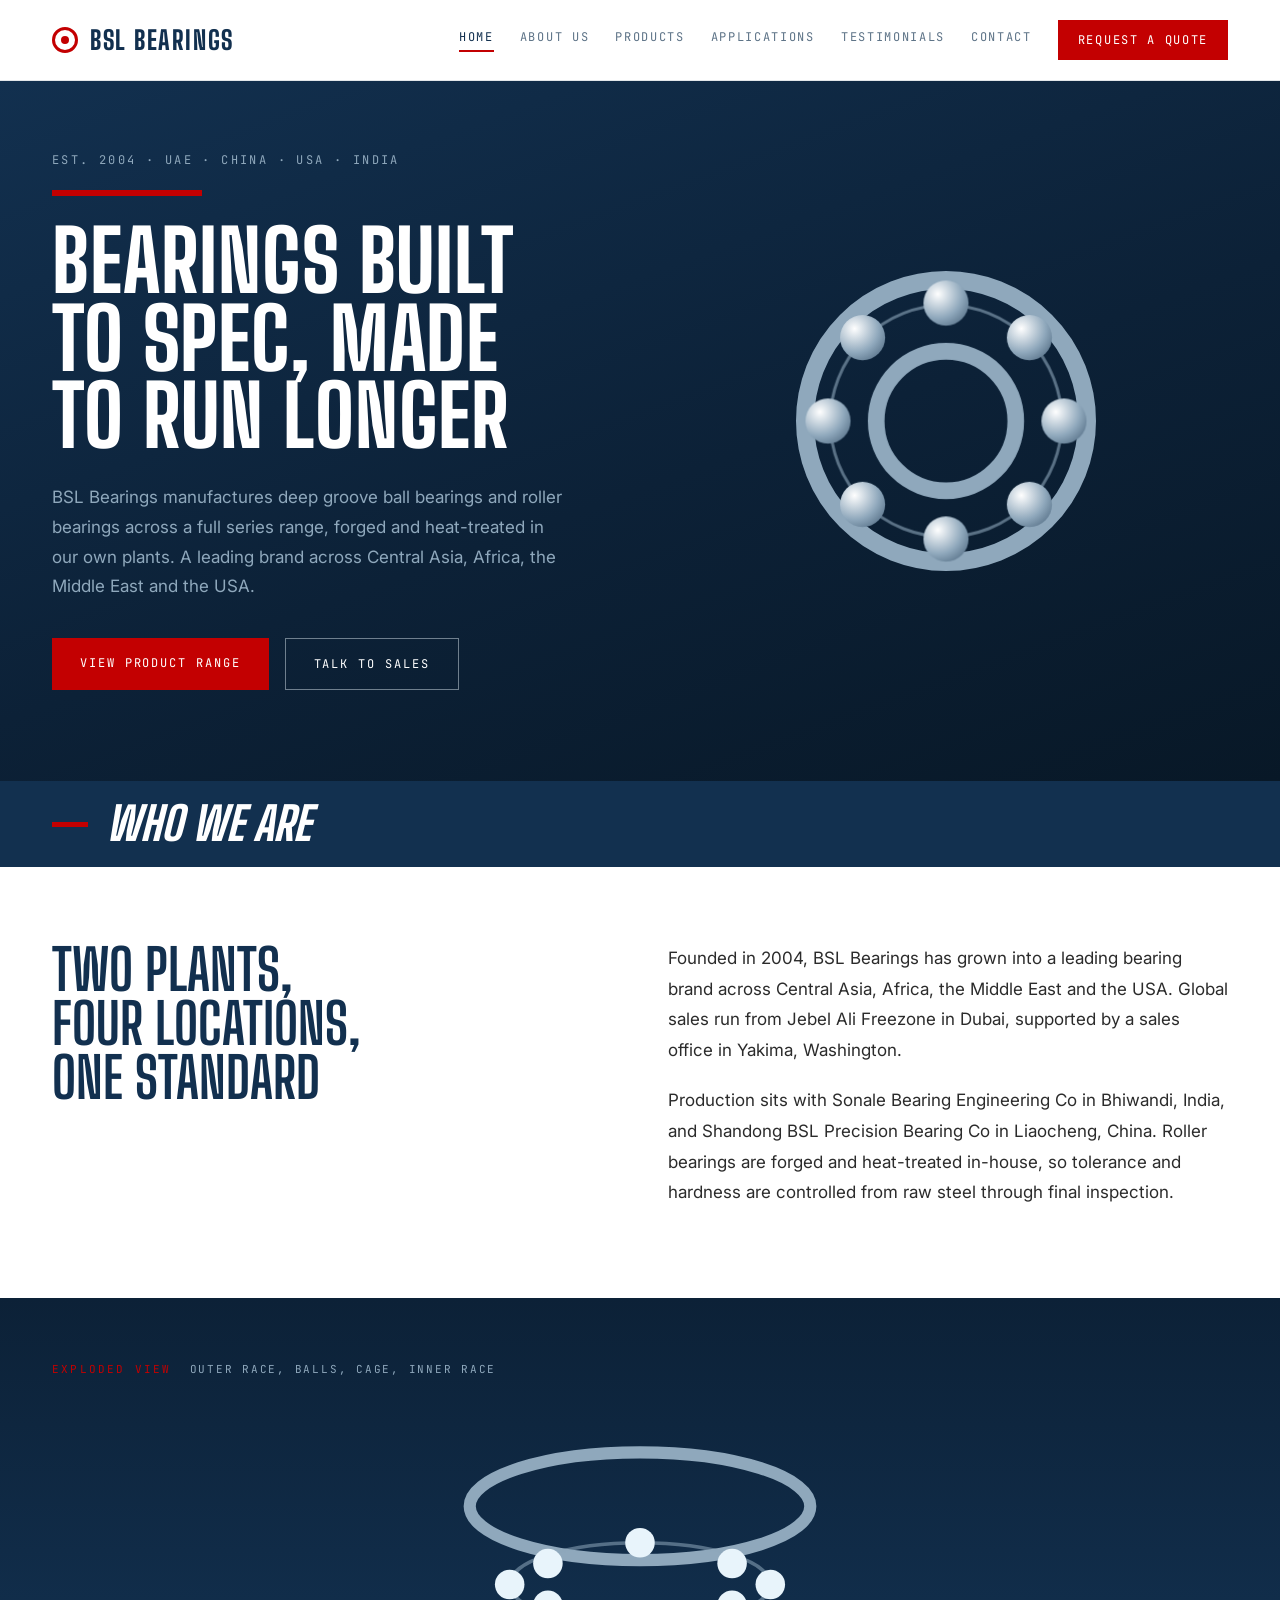
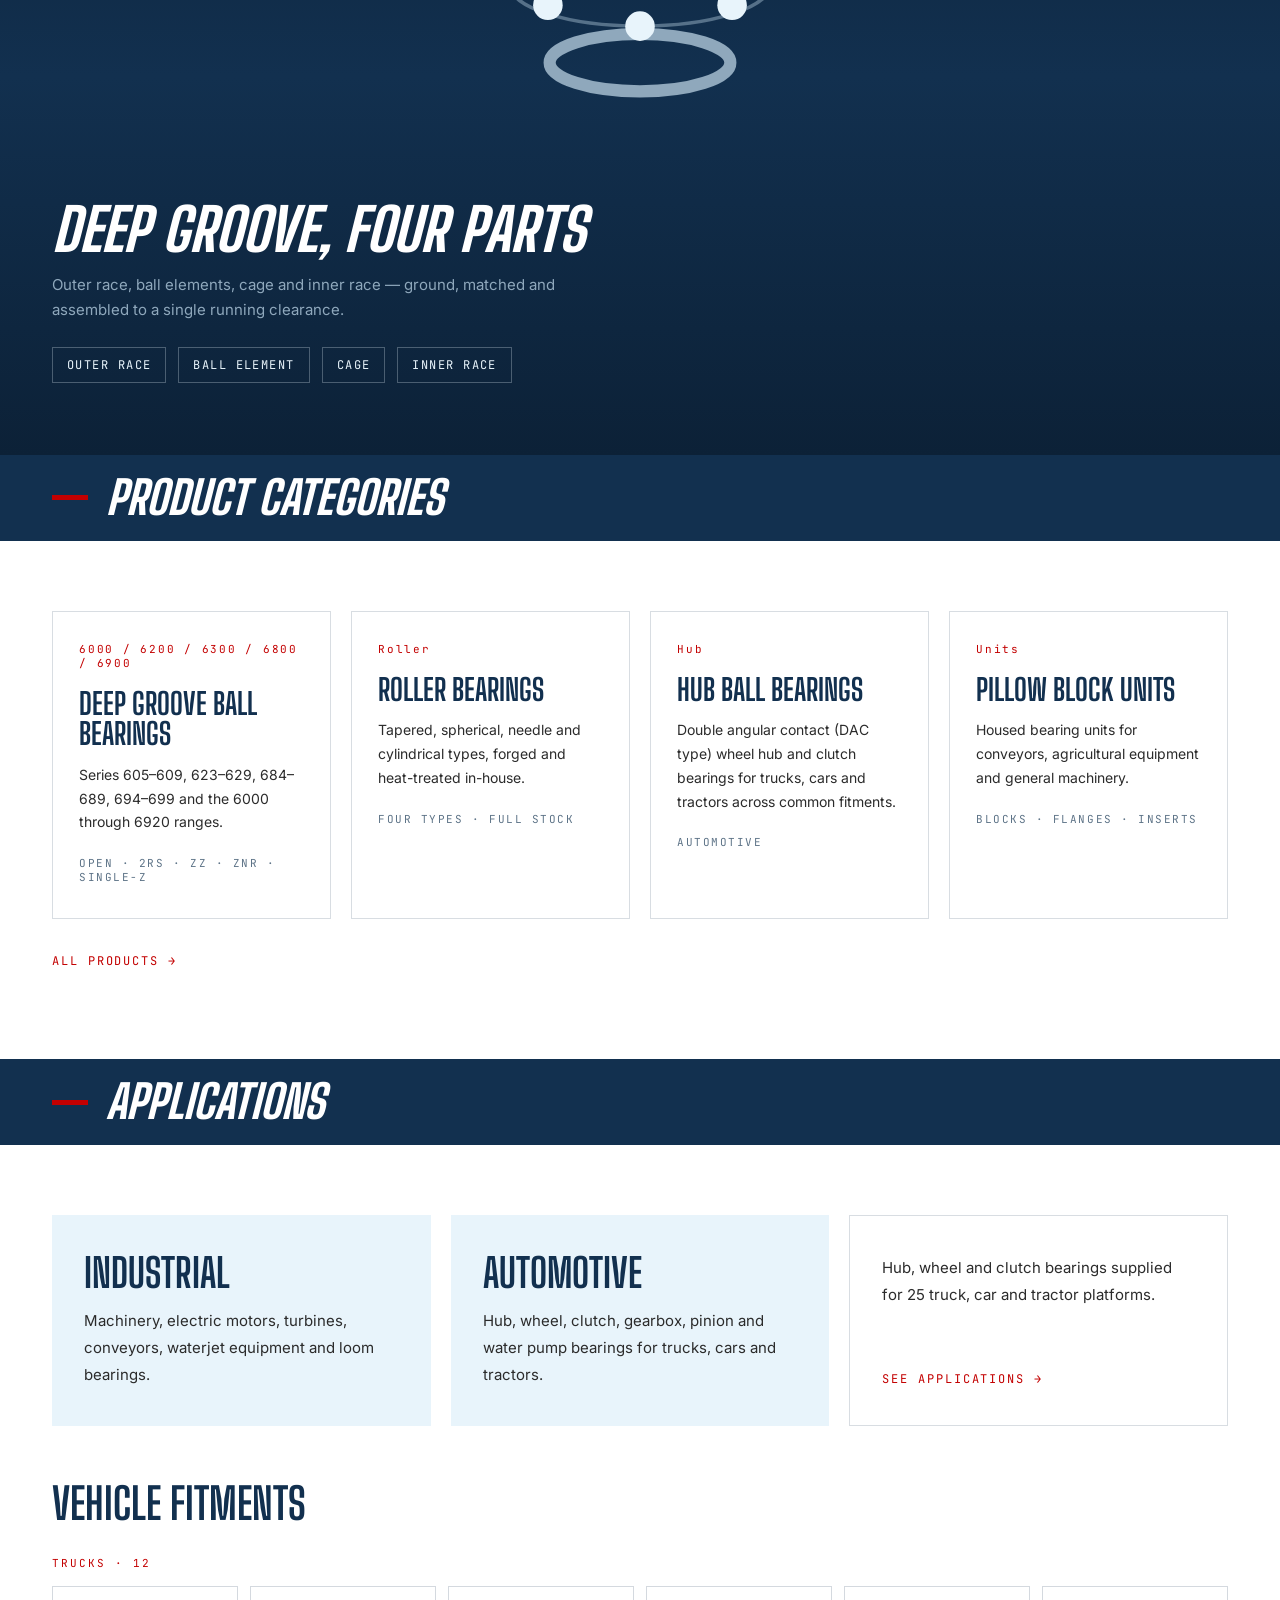
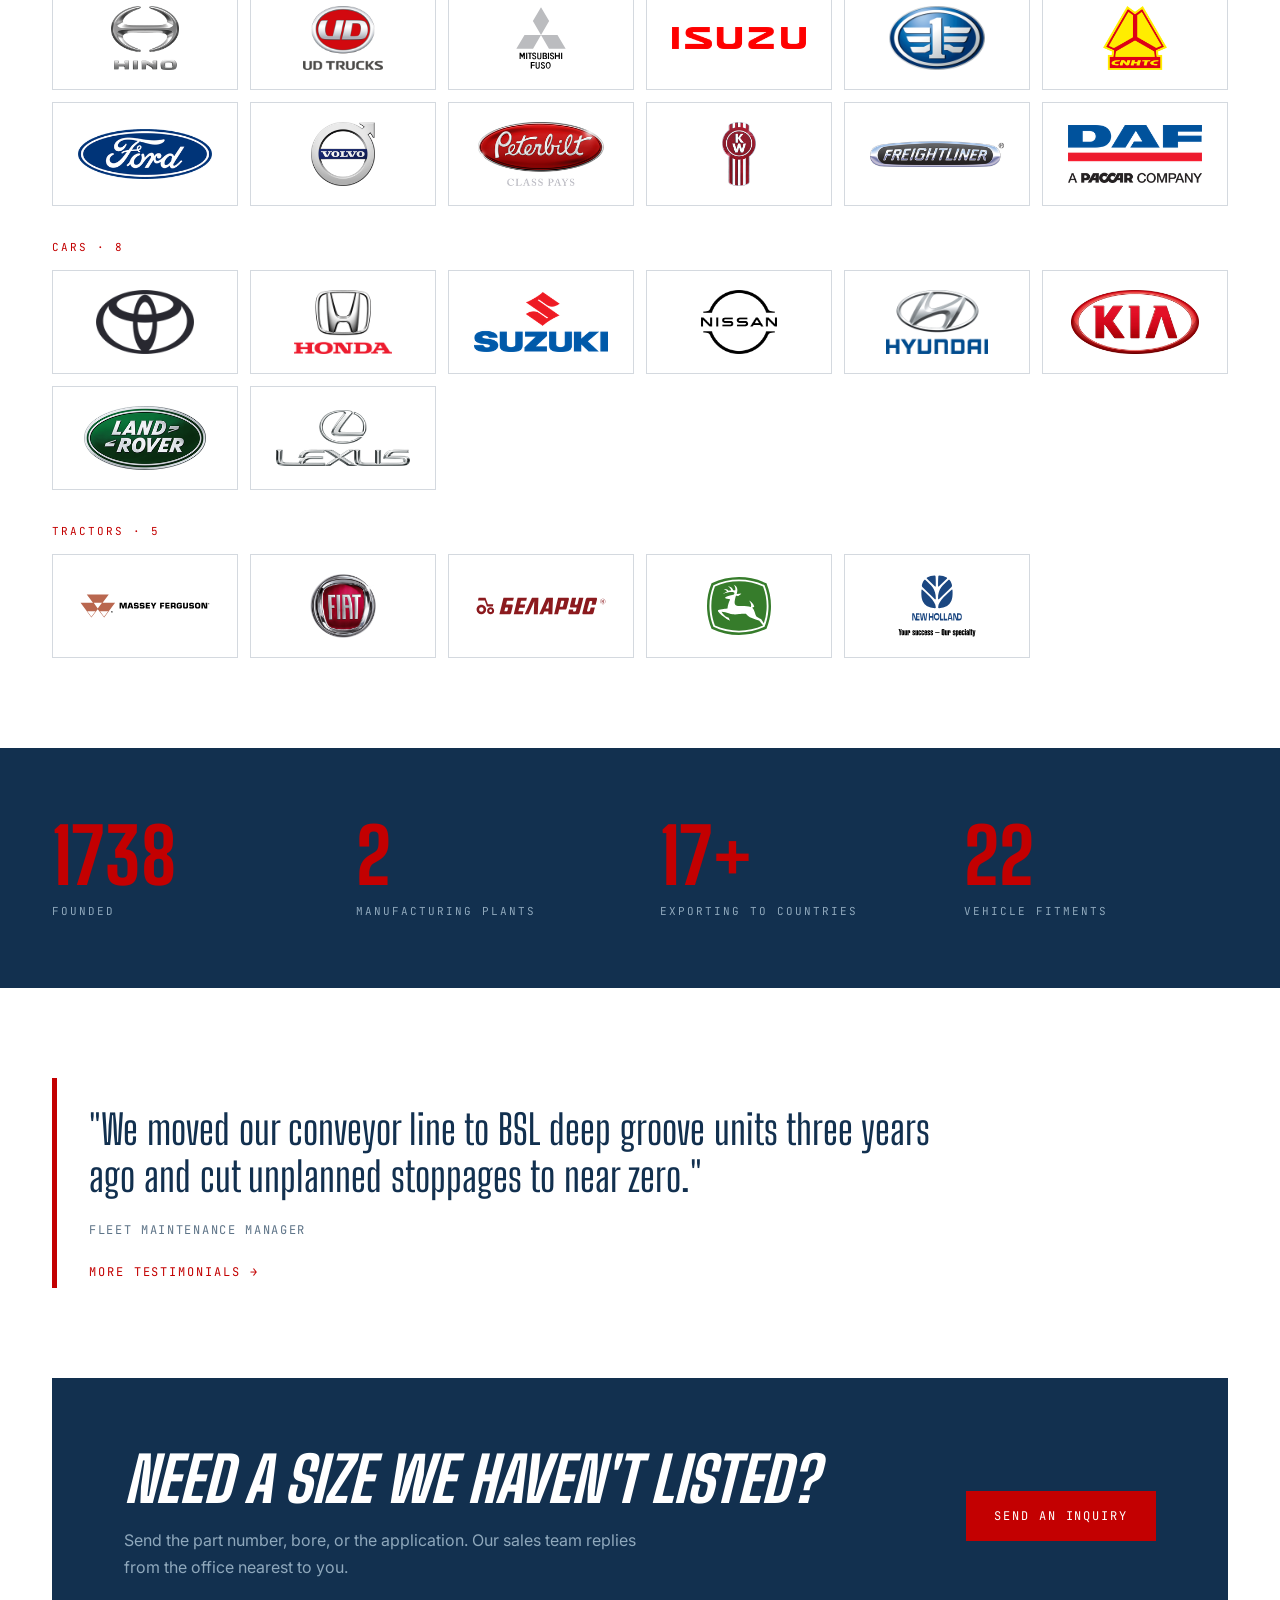
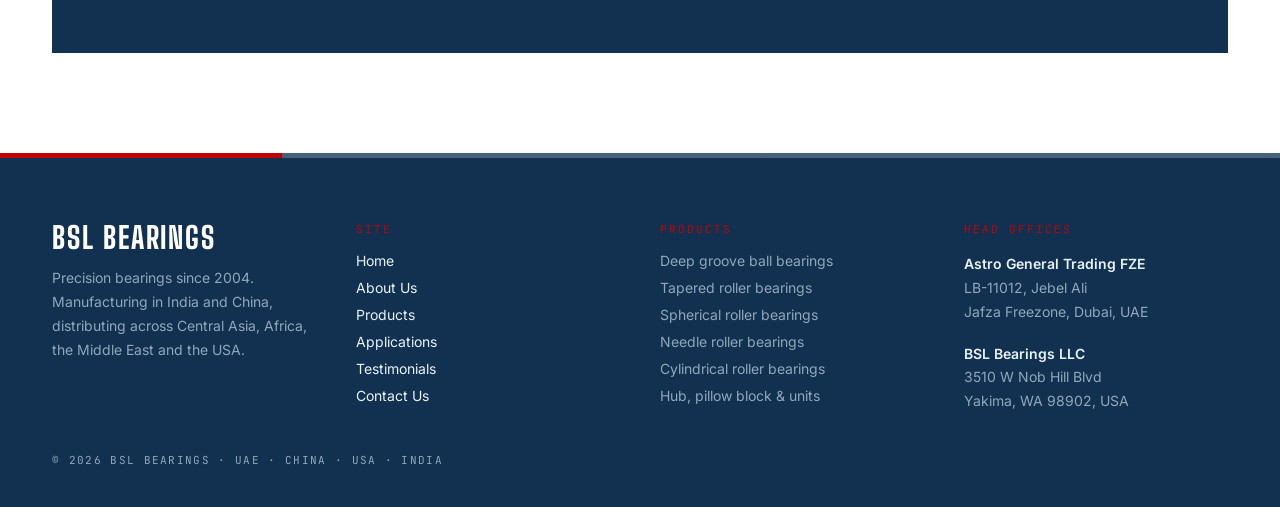
==== commit 6a697a4c: "Remove the trademark disclaimer beneath the fitment grids Removed at the client's instruction from t" ====
--- a/index.html
+++ b/index.html
@@ -278,7 +278,6 @@
       </div>
     </div>
   </div>
-  <p class="fitment-note">All trademarks are the property of their respective owners. BSL Bearings manufactures aftermarket replacement bearings and is not affiliated with the vehicle manufacturers listed.</p>
   </div>
 </section>
 
--- a/css/style.css
+++ b/css/style.css
@@ -152,10 +152,6 @@
   font-family: 'JetBrains Mono', monospace; font-size: 13px; letter-spacing: .04em;
   text-transform: uppercase; color: #12304F; text-align: center; line-height: 1.3;
 }
-.fitment-note {
-  margin: 32px 0 0; max-width: 780px;
-  font-size: 14px; line-height: 1.7; color: #5d7387;
-}
 
 /* ---------- catalogue ---------- */
 .cat-controls {
@@ -380,8 +376,7 @@
 }
 
 @media (max-width: 639px) {
-  .fitment-note { font-size: 14px; }
-}
+  }
 
 /* respect notched devices in landscape */
 @supports (padding: max(0px)) {
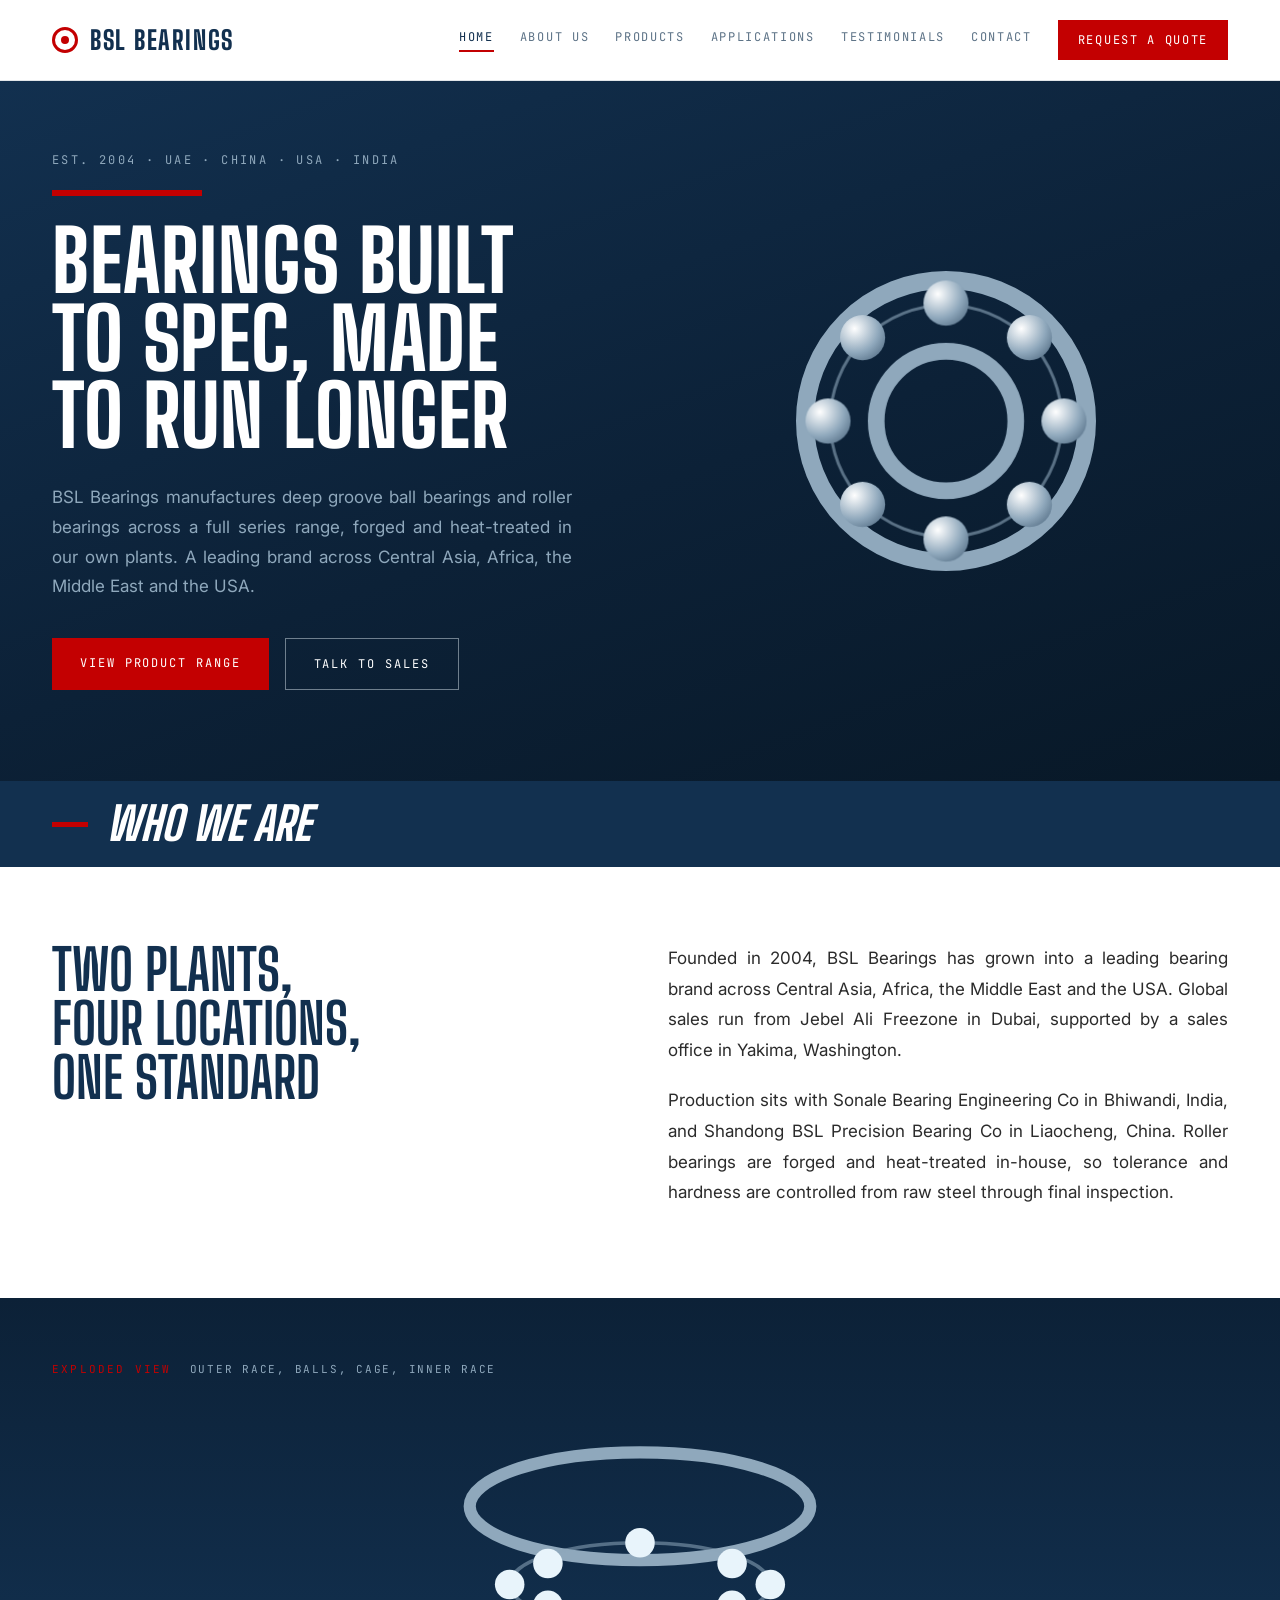
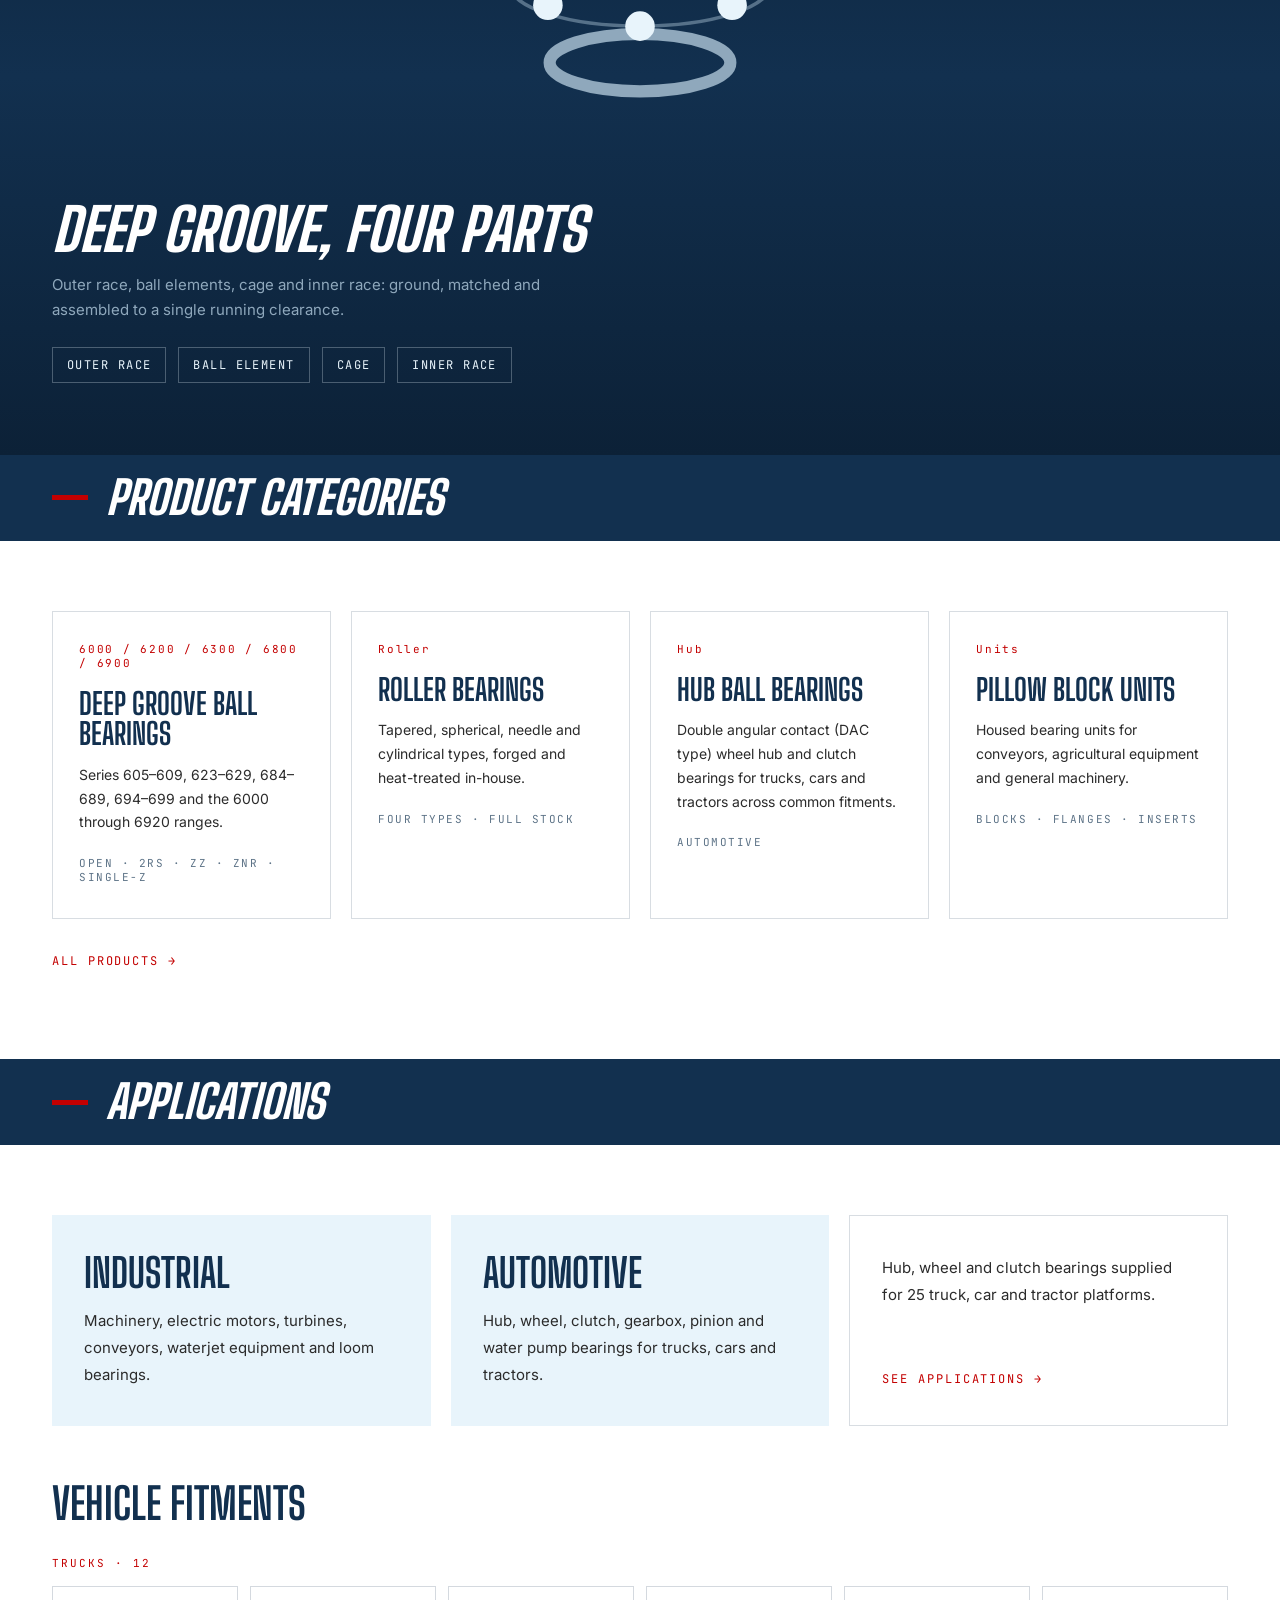
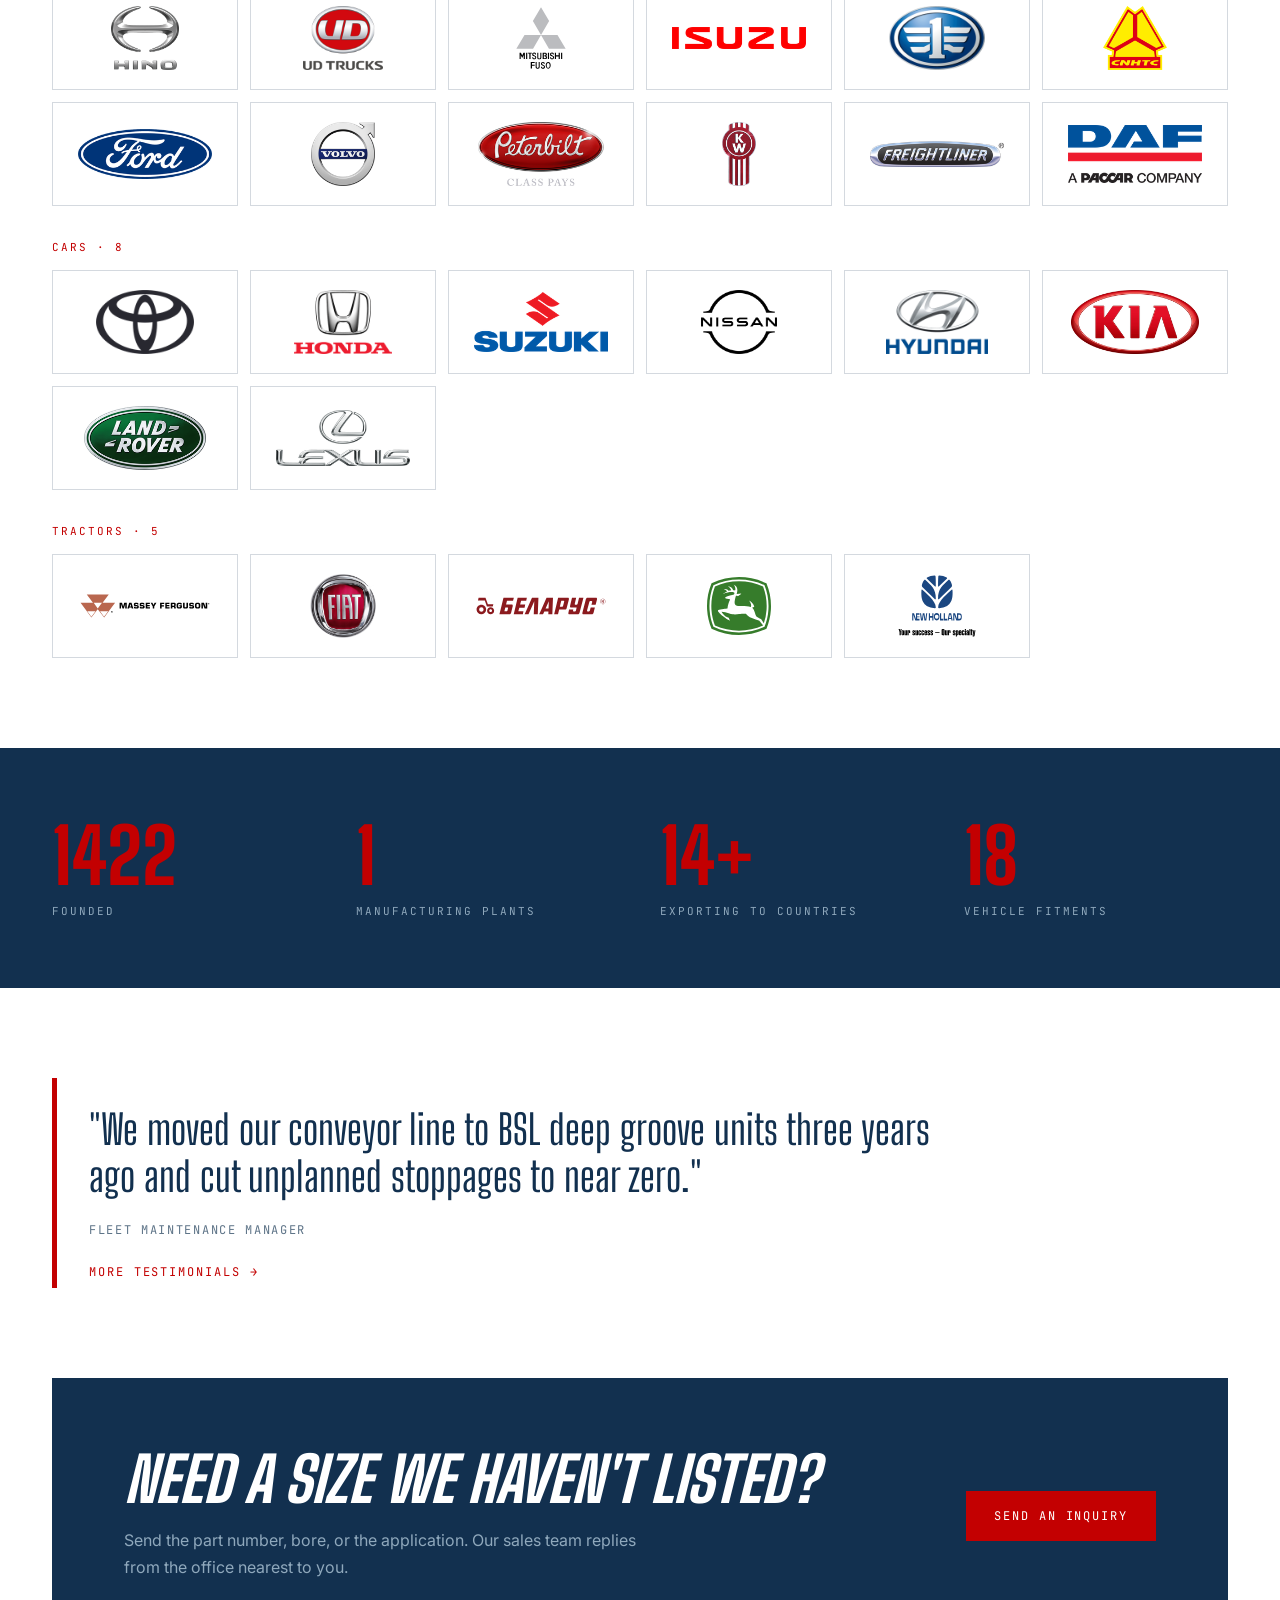
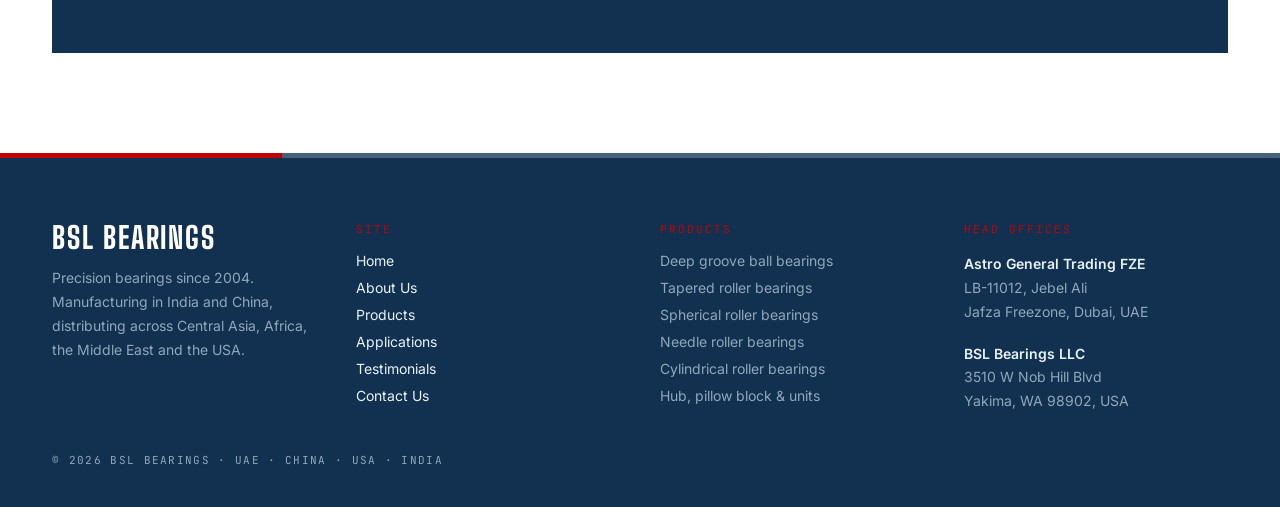
==== commit e7722f36: "Remove em dashes site-wide and justify wide body copy Em dashes are gone from every page, script, st" ====
--- a/index.html
+++ b/index.html
@@ -3,7 +3,7 @@
 <head>
 <meta charset="utf-8">
 <meta name="viewport" content="width=device-width, initial-scale=1">
-<title>BSL Bearings — Bearings built to spec, made to run longer</title>
+<title>BSL Bearings | Bearings built to spec, made to run longer</title>
 <meta name="description" content="BSL Bearings manufactures deep groove ball bearings and roller bearings across a full series range, forged and heat-treated in our own plants. A leading brand across Central Asia, Africa, the Middle East and the USA.">
 <link rel="icon" href="favicon.svg" type="image/svg+xml">
 <link rel="preconnect" href="https://fonts.gstatic.com" crossorigin>
@@ -12,7 +12,7 @@
 </head>
 <body>
 
-<!-- @partial header — generated by tools/sync-partials.py, do not edit here -->
+<!-- @partial header: generated by tools/sync-partials.py, do not edit here -->
 <header data-nav="1" class="site-nav">
   <div data-nav-inner="1" class="site-nav-inner">
     <a href="index.html" class="brand">
@@ -40,7 +40,7 @@
       <div style="opacity:0;animation:bslup .7s cubic-bezier(.16,1,.3,1) .15s forwards;font-family:'JetBrains Mono',monospace;font-size:12px;letter-spacing:.2em;text-transform:uppercase;color:#8FA8BC">Est. 2004 · UAE · China · USA · India</div>
       <div style="opacity:0;animation:bslup .7s cubic-bezier(.16,1,.3,1) .25s forwards;width:150px;height:6px;background:#C30001;transform:skewX(-26deg);margin:22px 0 26px"></div>
       <h1 data-split="1" style="margin:0;font-family:'Big Shoulders Display',sans-serif;font-weight:800;font-size:clamp(50px,6.6vw,96px);line-height:.92;letter-spacing:.01em;text-transform:uppercase;color:#fff;max-width:13ch">Bearings built to spec, made to run longer</h1>
-      <p style="opacity:0;animation:bslup .7s cubic-bezier(.16,1,.3,1) .55s forwards;margin:28px 0 0;max-width:520px;color:#8FA8BC;font-size:17px;line-height:1.75;text-wrap:pretty">BSL Bearings manufactures deep groove ball bearings and roller bearings across a full series range, forged and heat-treated in our own plants. A leading brand across Central Asia, Africa, the Middle East and the USA.</p>
+      <p class="justify" style="opacity:0;animation:bslup .7s cubic-bezier(.16,1,.3,1) .55s forwards;margin:28px 0 0;max-width:520px;color:#8FA8BC;font-size:17px;line-height:1.75;text-wrap:pretty">BSL Bearings manufactures deep groove ball bearings and roller bearings across a full series range, forged and heat-treated in our own plants. A leading brand across Central Asia, Africa, the Middle East and the USA.</p>
       <div style="opacity:0;animation:bslup .7s cubic-bezier(.16,1,.3,1) .7s forwards;margin-top:36px;display:flex;gap:16px;flex-wrap:wrap">
         <a href="products.html" class="btn-primary">View product range</a>
         <a href="contact.html" class="btn-outline">Talk to sales</a>
@@ -62,8 +62,8 @@
     <h3 style="margin:0;font-family:'Big Shoulders Display',sans-serif;font-weight:700;font-size:clamp(34px,4.4vw,58px);line-height:.96;text-transform:uppercase;color:#12304F">Two plants,<br>four locations,<br>one standard</h3>
   </div>
   <div data-reveal="up" style="opacity:0;transform:translateY(40px) scale(.97);transition:opacity .7s cubic-bezier(.16,1,.3,1) .12s,transform .7s cubic-bezier(.16,1,.3,1) .12s;color:#2B2B2B;font-size:17px;line-height:1.8">
-    <p style="margin:0 0 20px">Founded in 2004, BSL Bearings has grown into a leading bearing brand across Central Asia, Africa, the Middle East and the USA. Global sales run from Jebel Ali Freezone in Dubai, supported by a sales office in Yakima, Washington.</p>
-    <p style="margin:0">Production sits with Sonale Bearing Engineering Co in Bhiwandi, India, and Shandong BSL Precision Bearing Co in Liaocheng, China. Roller bearings are forged and heat-treated in-house, so tolerance and hardness are controlled from raw steel through final inspection.</p>
+    <p class="justify" style="margin:0 0 20px">Founded in 2004, BSL Bearings has grown into a leading bearing brand across Central Asia, Africa, the Middle East and the USA. Global sales run from Jebel Ali Freezone in Dubai, supported by a sales office in Yakima, Washington.</p>
+    <p class="justify" style="margin:0">Production sits with Sonale Bearing Engineering Co in Bhiwandi, India, and Shandong BSL Precision Bearing Co in Liaocheng, China. Roller bearings are forged and heat-treated in-house, so tolerance and hardness are controlled from raw steel through final inspection.</p>
   </div>
 </section>
 
@@ -108,7 +108,7 @@
     <div class="scrub3d-copy">
       <div class="wrap">
         <h2 style="margin:0;font-family:'Big Shoulders Display',sans-serif;font-style:italic;font-weight:800;font-size:clamp(30px,4.6vw,64px);line-height:1;text-transform:uppercase;color:#fff">Deep groove, four parts</h2>
-        <p style="margin:12px 0 0;max-width:540px;color:#8FA8BC;font-size:15px;line-height:1.7">Outer race, ball elements, cage and inner race — ground, matched and assembled to a single running clearance.</p>
+        <p style="margin:12px 0 0;max-width:540px;color:#8FA8BC;font-size:15px;line-height:1.7">Outer race, ball elements, cage and inner race: ground, matched and assembled to a single running clearance.</p>
         <ul class="scrub3d-parts">
           <li>Outer race</li>
           <li>Ball element</li>
@@ -325,7 +325,7 @@
 
 </main>
 
-<!-- @partial footer — generated by tools/sync-partials.py, do not edit here -->
+<!-- @partial footer: generated by tools/sync-partials.py, do not edit here -->
 <footer class="site-footer">
   <div class="stripe"></div>
   <div class="footer-grid">
--- a/css/style.css
+++ b/css/style.css
@@ -113,6 +113,21 @@
 
 .wrap { max-width: 1240px; margin: 0 auto; padding: 0 32px; }
 
+/* Justified body copy.
+
+   Only for wide single-column prose: hero leads, section intros and the long
+   product explanations, all of which sit on a measure of roughly 520px or
+   more. Card copy, quotes, captions and list text stay ragged right, because
+   justifying a 300px measure opens rivers of white space between the words.
+   Below 768px every column is narrow, so justification is switched off there
+   regardless of which element carries the class. Hyphenation is on to keep
+   the word spacing even; the pages declare lang="en", so the browser has a
+   dictionary to hyphenate with. */
+.justify { text-align: justify; text-justify: inter-word; hyphens: auto; }
+@media (max-width: 767px) {
+  .justify { text-align: left; hyphens: manual; }
+}
+
 /* ---------- vehicle fitments ---------- */
 .fitment-group + .fitment-group { margin-top: 34px; }
 .fitment-label {
@@ -123,7 +138,7 @@
 @media (min-width: 480px) { .fitment-grid { grid-template-columns: repeat(3, minmax(0, 1fr)); } }
 @media (min-width: 768px) { .fitment-grid { grid-template-columns: repeat(4, minmax(0, 1fr)); } }
 @media (min-width: 1024px) { .fitment-grid { grid-template-columns: repeat(6, minmax(0, 1fr)); } }
-/* Brand card: the manufacturer logo alone. No name label — the logo is the
+/* Brand card: the manufacturer logo alone. No name label, since the logo is the
    identifier. The brand name lives in the img's alt text and the card's title
    attribute, so screen readers and hover tooltips still name it, and the text
    fallback below shows if a logo file ever fails to load. */
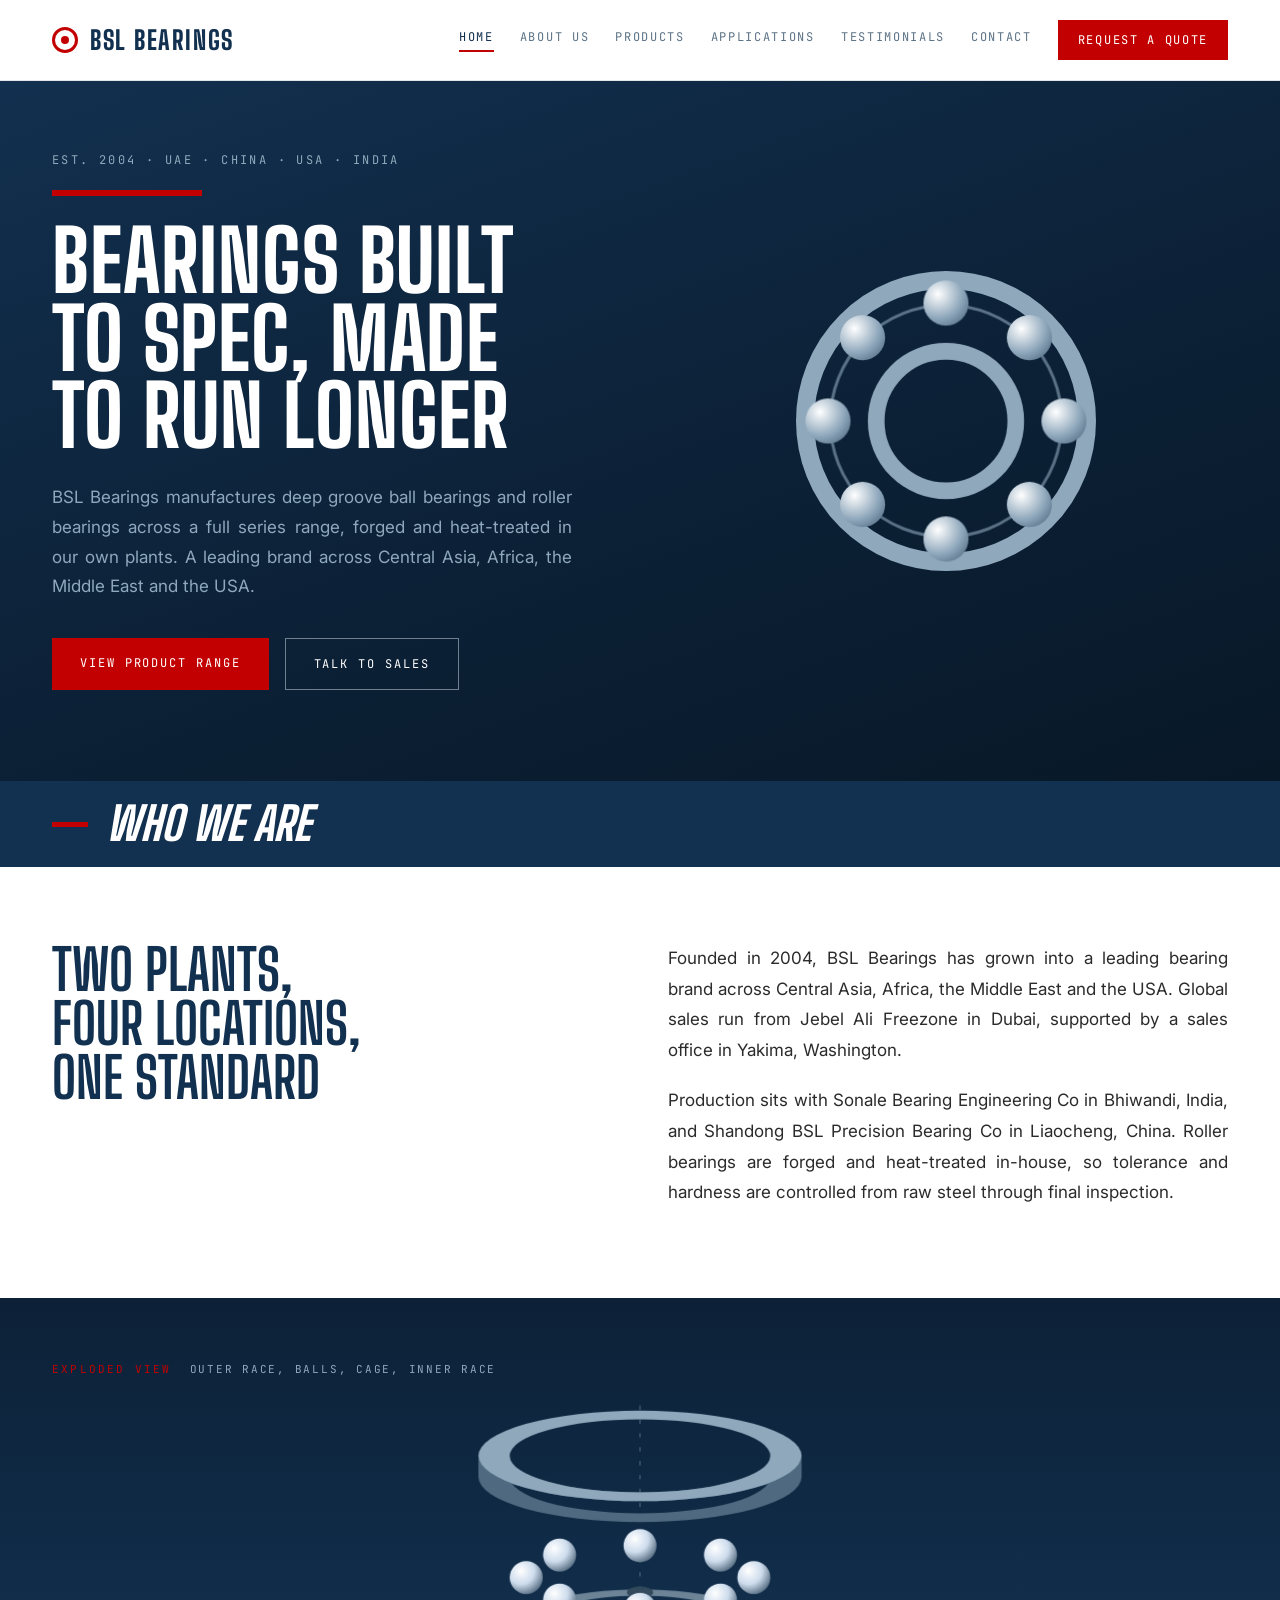
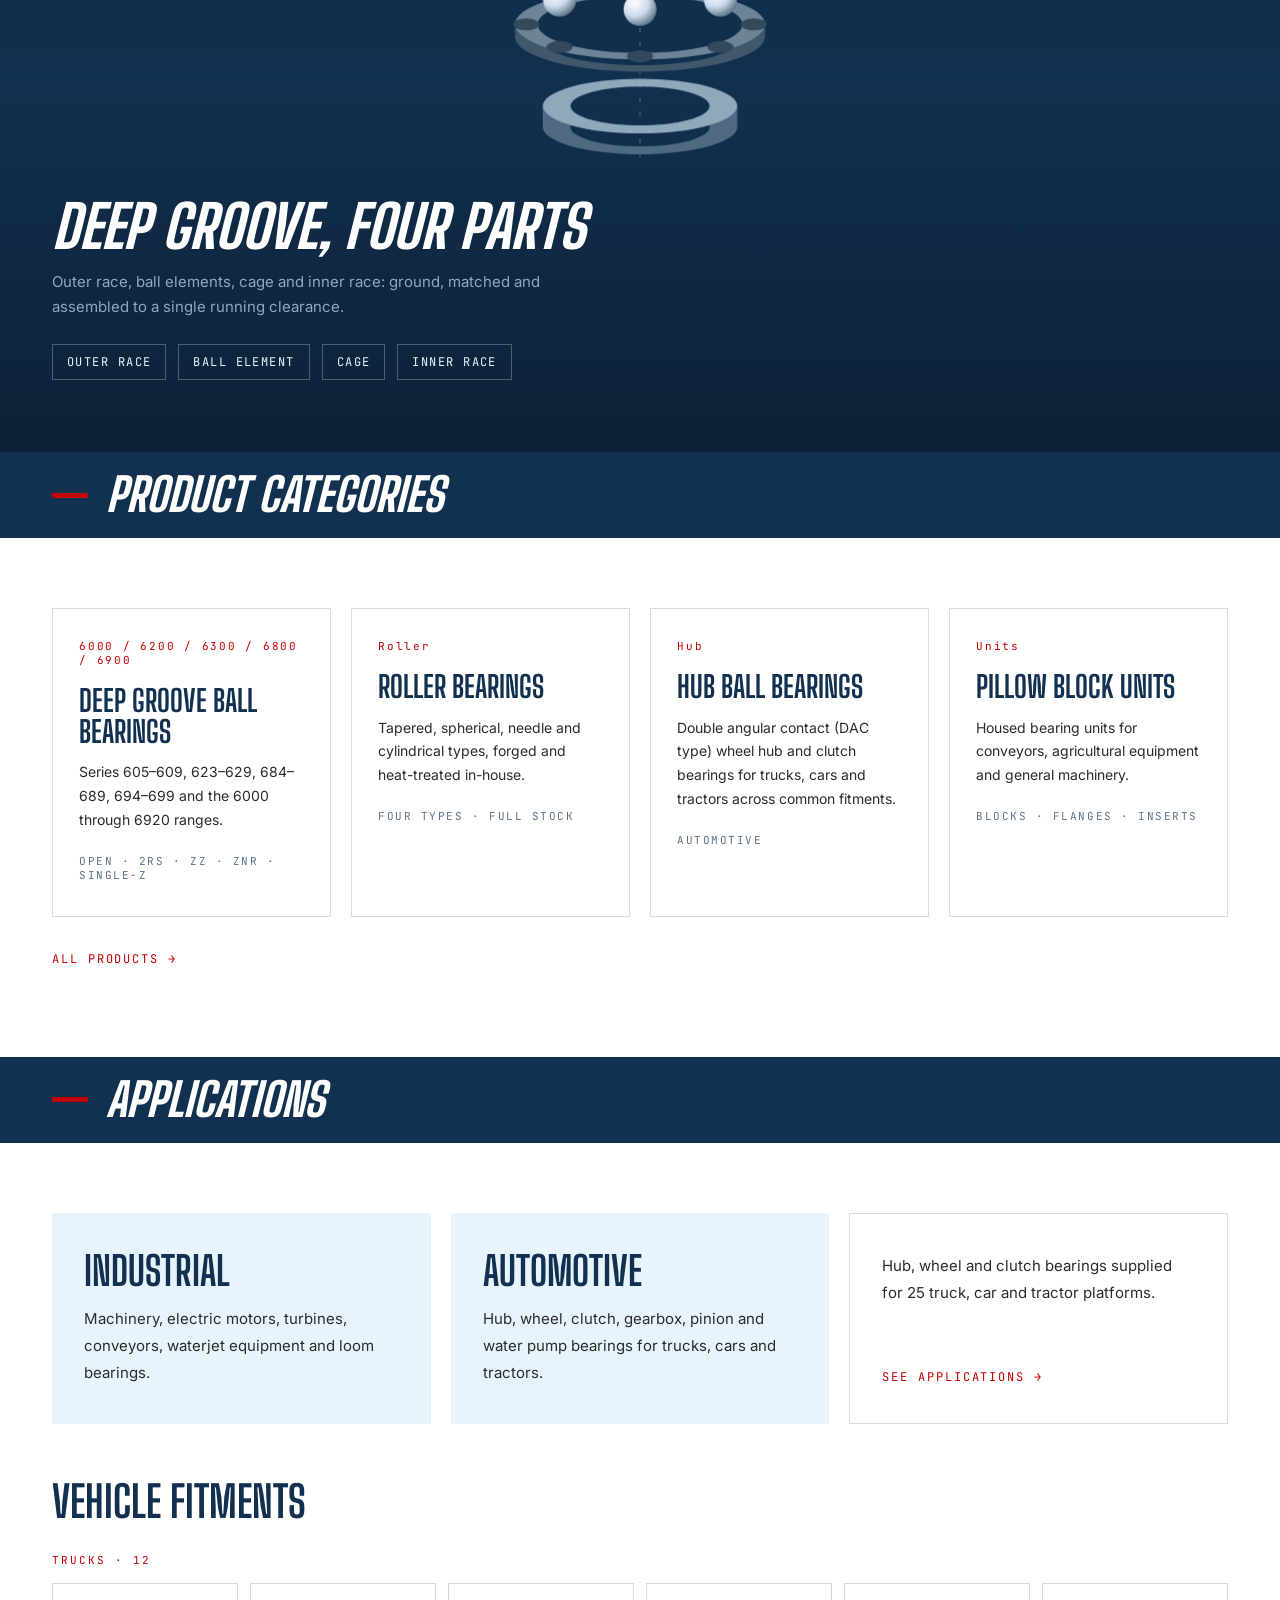
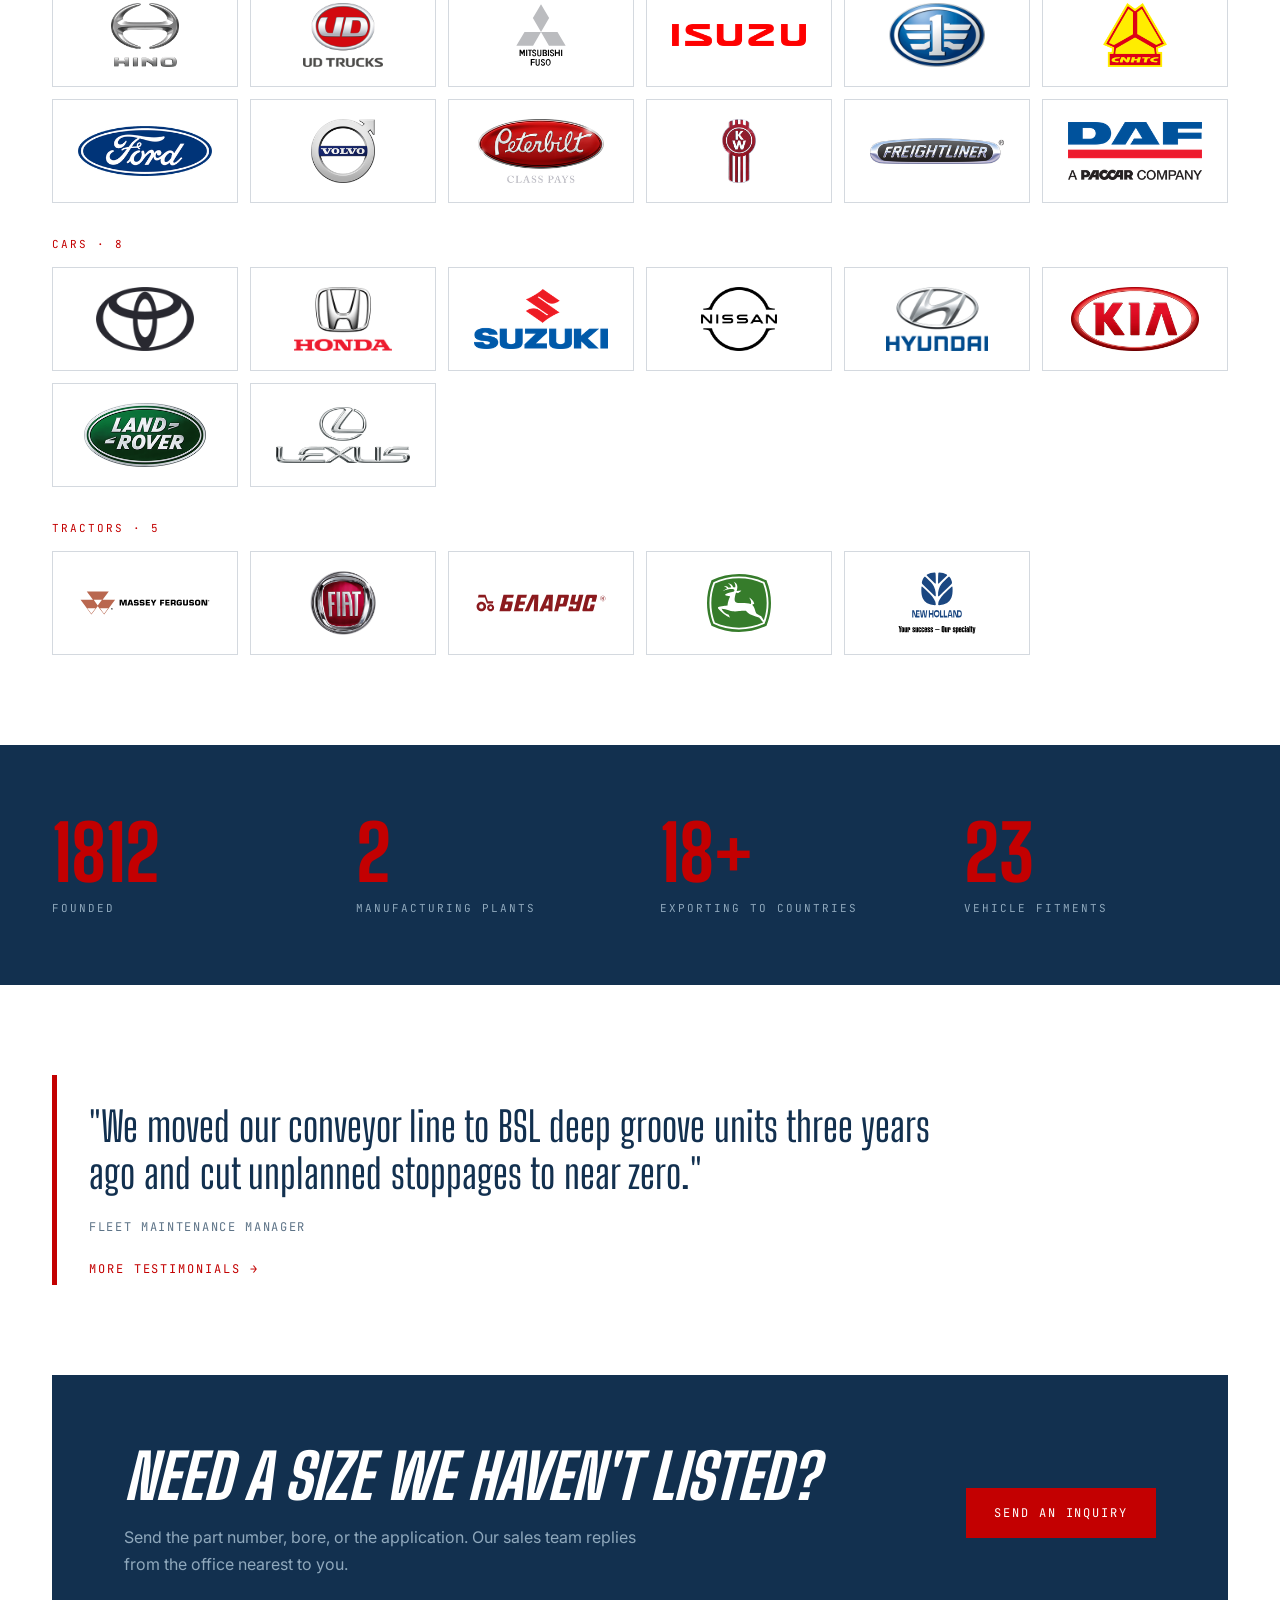
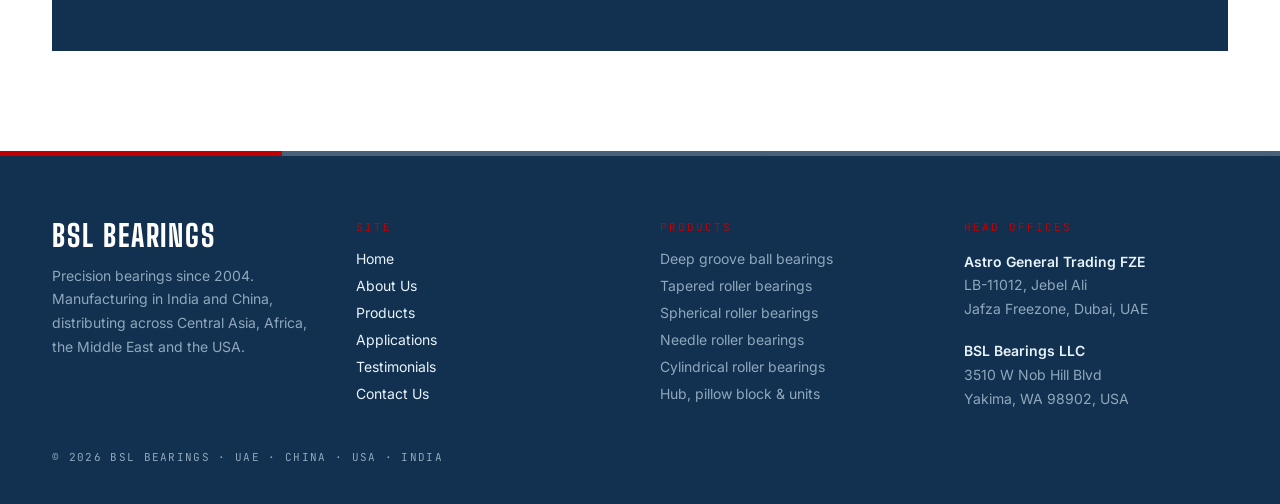
==== commit 6e4ddb93: "Redraw the exploded-view diagram and animate it on mobile On a phone the pinned scroll-scrub 3D is d" ====
--- a/index.html
+++ b/index.html
@@ -83,24 +83,36 @@
     <div data-scrub-canvas="1" class="scrub3d-canvas"></div>
 
     <div class="scrub3d-static" aria-hidden="true">
-      <svg viewBox="0 0 640 420" role="img" focusable="false">
+      <svg viewBox="0 0 640 417" role="img" focusable="false">
         <title>Deep groove ball bearing, exploded into four parts</title>
-        <g fill="none" stroke="#8FA8BC" stroke-width="14">
-          <ellipse cx="320" cy="120" rx="196" ry="62"></ellipse>
-          <ellipse cx="320" cy="300" rx="104" ry="33"></ellipse>
+        <defs>
+          <radialGradient id="bsl-ball" cx="34%" cy="30%" r="74%">
+            <stop offset="0" stop-color="#ffffff"/>
+            <stop offset=".55" stop-color="#cddced"/>
+            <stop offset="1" stop-color="#5d7387"/>
+          </radialGradient>
+        </defs>
+
+        <!-- assembly axis: the cue that these four parts stack into one unit -->
+        <line x1="320" y1="4" x2="320" y2="411"
+              stroke="#8FA8BC" stroke-opacity=".3" stroke-width="2" stroke-dasharray="5 11"/>
+
+        <g class="bx-outer">
+          <path d="M134.0,62.0A186.0,52.1 0 0 0 506.0,62.0L506.0,86.0A186.0,52.1 0 0 1 134.0,86.0ZM170.0,62.0A150.0,42.0 0 0 0 470.0,62.0L470.0,86.0A150.0,42.0 0 0 1 170.0,86.0Z" fill="#4f6a80" fill-rule="evenodd"/>
+          <path d="M134.0,62.0A186.0,52.1 0 1 0 506.0,62.0A186.0,52.1 0 1 0 134.0,62.0ZM170.0,62.0A150.0,42.0 0 1 0 470.0,62.0A150.0,42.0 0 1 0 170.0,62.0Z" fill="#8FA8BC" fill-rule="evenodd"/>
         </g>
-        <g fill="none" stroke="rgba(143,168,188,.55)" stroke-width="4">
-          <ellipse cx="320" cy="210" rx="150" ry="48"></ellipse>
+
+        <g class="bx-cage">
+          <path d="M176.0,256.0A144.0,40.3 0 0 0 464.0,256.0L464.0,270.0A144.0,40.3 0 0 1 176.0,270.0ZM202.0,256.0A118.0,33.0 0 0 0 438.0,256.0L438.0,270.0A118.0,33.0 0 0 1 202.0,270.0Z" fill="#41586b" fill-rule="evenodd"/>
+          <path d="M176.0,256.0A144.0,40.3 0 1 0 464.0,256.0A144.0,40.3 0 1 0 176.0,256.0ZM202.0,256.0A118.0,33.0 0 1 0 438.0,256.0A118.0,33.0 0 1 0 202.0,256.0Z" fill="#6d8497" fill-rule="evenodd"/>
+          <g fill="#33495c"><ellipse cx="320.0" cy="219.3" rx="15" ry="7"/><ellipse cx="412.6" cy="230.1" rx="15" ry="7"/><ellipse cx="227.4" cy="230.1" rx="15" ry="7"/><ellipse cx="451.0" cy="256.0" rx="15" ry="7"/><ellipse cx="189.0" cy="256.0" rx="15" ry="7"/><ellipse cx="412.6" cy="281.9" rx="15" ry="7"/><ellipse cx="227.4" cy="281.9" rx="15" ry="7"/><ellipse cx="320.0" cy="292.7" rx="15" ry="7"/></g>
         </g>
-        <g fill="#E8F4FB">
-          <ellipse cx="320" cy="162" rx="17" ry="17"></ellipse>
-          <ellipse cx="426" cy="186" rx="17" ry="17"></ellipse>
-          <ellipse cx="470" cy="210" rx="17" ry="17"></ellipse>
-          <ellipse cx="426" cy="234" rx="17" ry="17"></ellipse>
-          <ellipse cx="320" cy="258" rx="17" ry="17"></ellipse>
-          <ellipse cx="214" cy="234" rx="17" ry="17"></ellipse>
-          <ellipse cx="170" cy="210" rx="17" ry="17"></ellipse>
-          <ellipse cx="214" cy="186" rx="17" ry="17"></ellipse>
+
+        <g class="bx-balls" fill="url(#bsl-ball)"><circle cx="320.0" cy="165.3" r="19"/><circle cx="412.6" cy="176.1" r="19"/><circle cx="227.4" cy="176.1" r="19"/><circle cx="451.0" cy="202.0" r="19"/><circle cx="189.0" cy="202.0" r="19"/><circle cx="412.6" cy="227.9" r="19"/><circle cx="227.4" cy="227.9" r="19"/><circle cx="320.0" cy="238.7" r="19"/></g>
+
+        <g class="bx-inner">
+          <path d="M208.0,350.0A112.0,31.4 0 0 0 432.0,350.0L432.0,374.0A112.0,31.4 0 0 1 208.0,374.0ZM240.0,350.0A80.0,22.4 0 0 0 400.0,350.0L400.0,374.0A80.0,22.4 0 0 1 240.0,374.0Z" fill="#4f6a80" fill-rule="evenodd"/>
+          <path d="M208.0,350.0A112.0,31.4 0 1 0 432.0,350.0A112.0,31.4 0 1 0 208.0,350.0ZM240.0,350.0A80.0,22.4 0 1 0 400.0,350.0A80.0,22.4 0 1 0 240.0,350.0Z" fill="#8FA8BC" fill-rule="evenodd"/>
         </g>
       </svg>
     </div>
--- a/css/style.css
+++ b/css/style.css
@@ -322,6 +322,32 @@
 .scrub3d-canvas { display: none; }
 .scrub3d-static { margin: 26px auto 0; padding: 0 32px; max-width: 620px; }
 .scrub3d-static svg { display: block; width: 100%; height: auto; }
+
+/* The static diagram is what phones and any WebGL-less desktop actually see,
+   so it plays the separation the pinned 3D scrub plays elsewhere: the four
+   parts start stacked together and move apart once the diagram scrolls into
+   view. The two races do the travelling and the ball set barely moves, which
+   is how a bearing really comes apart.
+
+   The SVG is authored in its final exploded position and js/site.js only adds
+   .is-exploding, so a visitor with no JavaScript, or one who prefers reduced
+   motion, still gets the correct diagram. It simply does not move. */
+.scrub3d-static svg > g { transform-box: view-box; }
+.scrub3d-static.is-exploding svg > g {
+  animation: bsl-explode 1s cubic-bezier(.16,1,.3,1) both;
+}
+.scrub3d-static.is-exploding .bx-outer { --bsl-from: 144px; }
+.scrub3d-static.is-exploding .bx-balls { --bsl-from: 4px;   animation-delay: .06s; }
+.scrub3d-static.is-exploding .bx-cage  { --bsl-from: -50px; animation-delay: .1s; }
+.scrub3d-static.is-exploding .bx-inner { --bsl-from: -144px; animation-delay: .14s; }
+@keyframes bsl-explode {
+  from { transform: translateY(var(--bsl-from)); opacity: .3; }
+  to   { transform: none; opacity: 1; }
+}
+@media (prefers-reduced-motion: reduce) {
+  .scrub3d-static.is-exploding svg > g { animation: none; }
+}
+
 .scrub3d-copy { margin-top: 34px; }
 .scrub3d-parts {
   list-style: none; margin: 24px 0 0; padding: 0;
